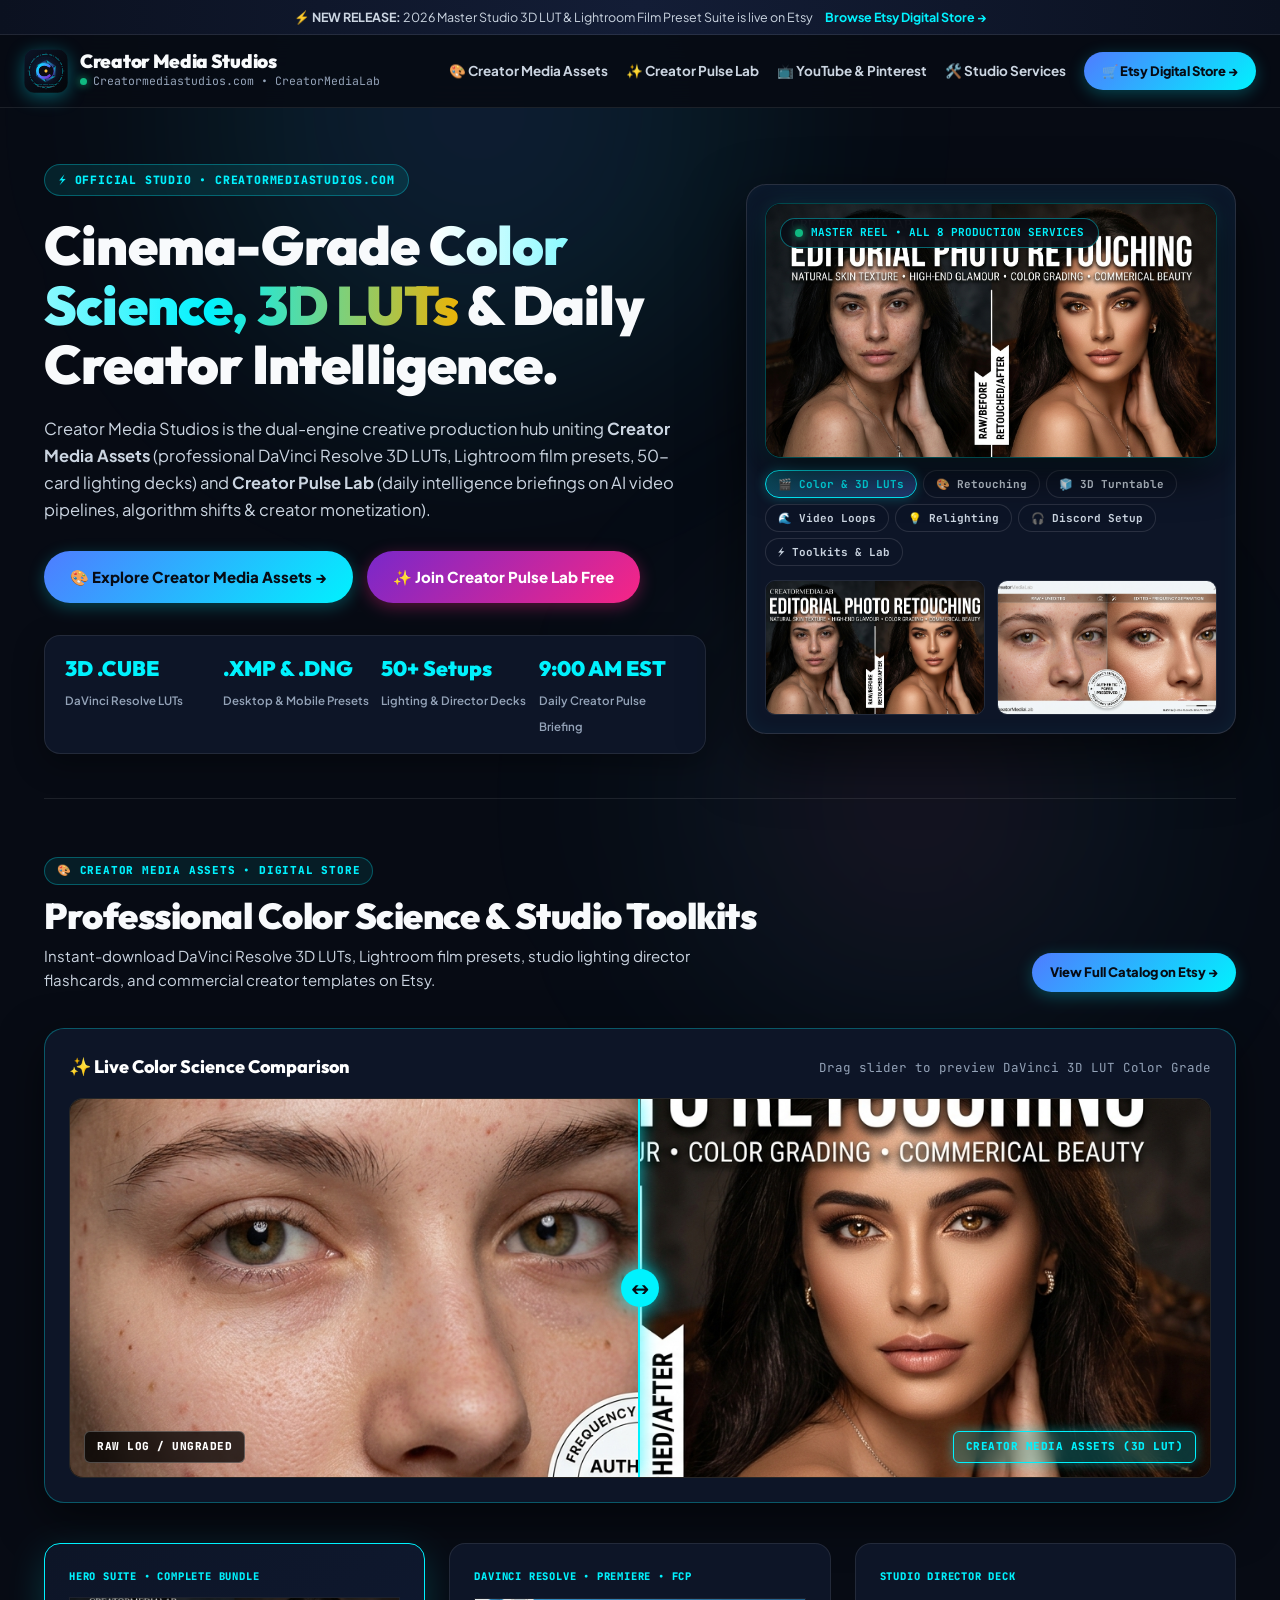
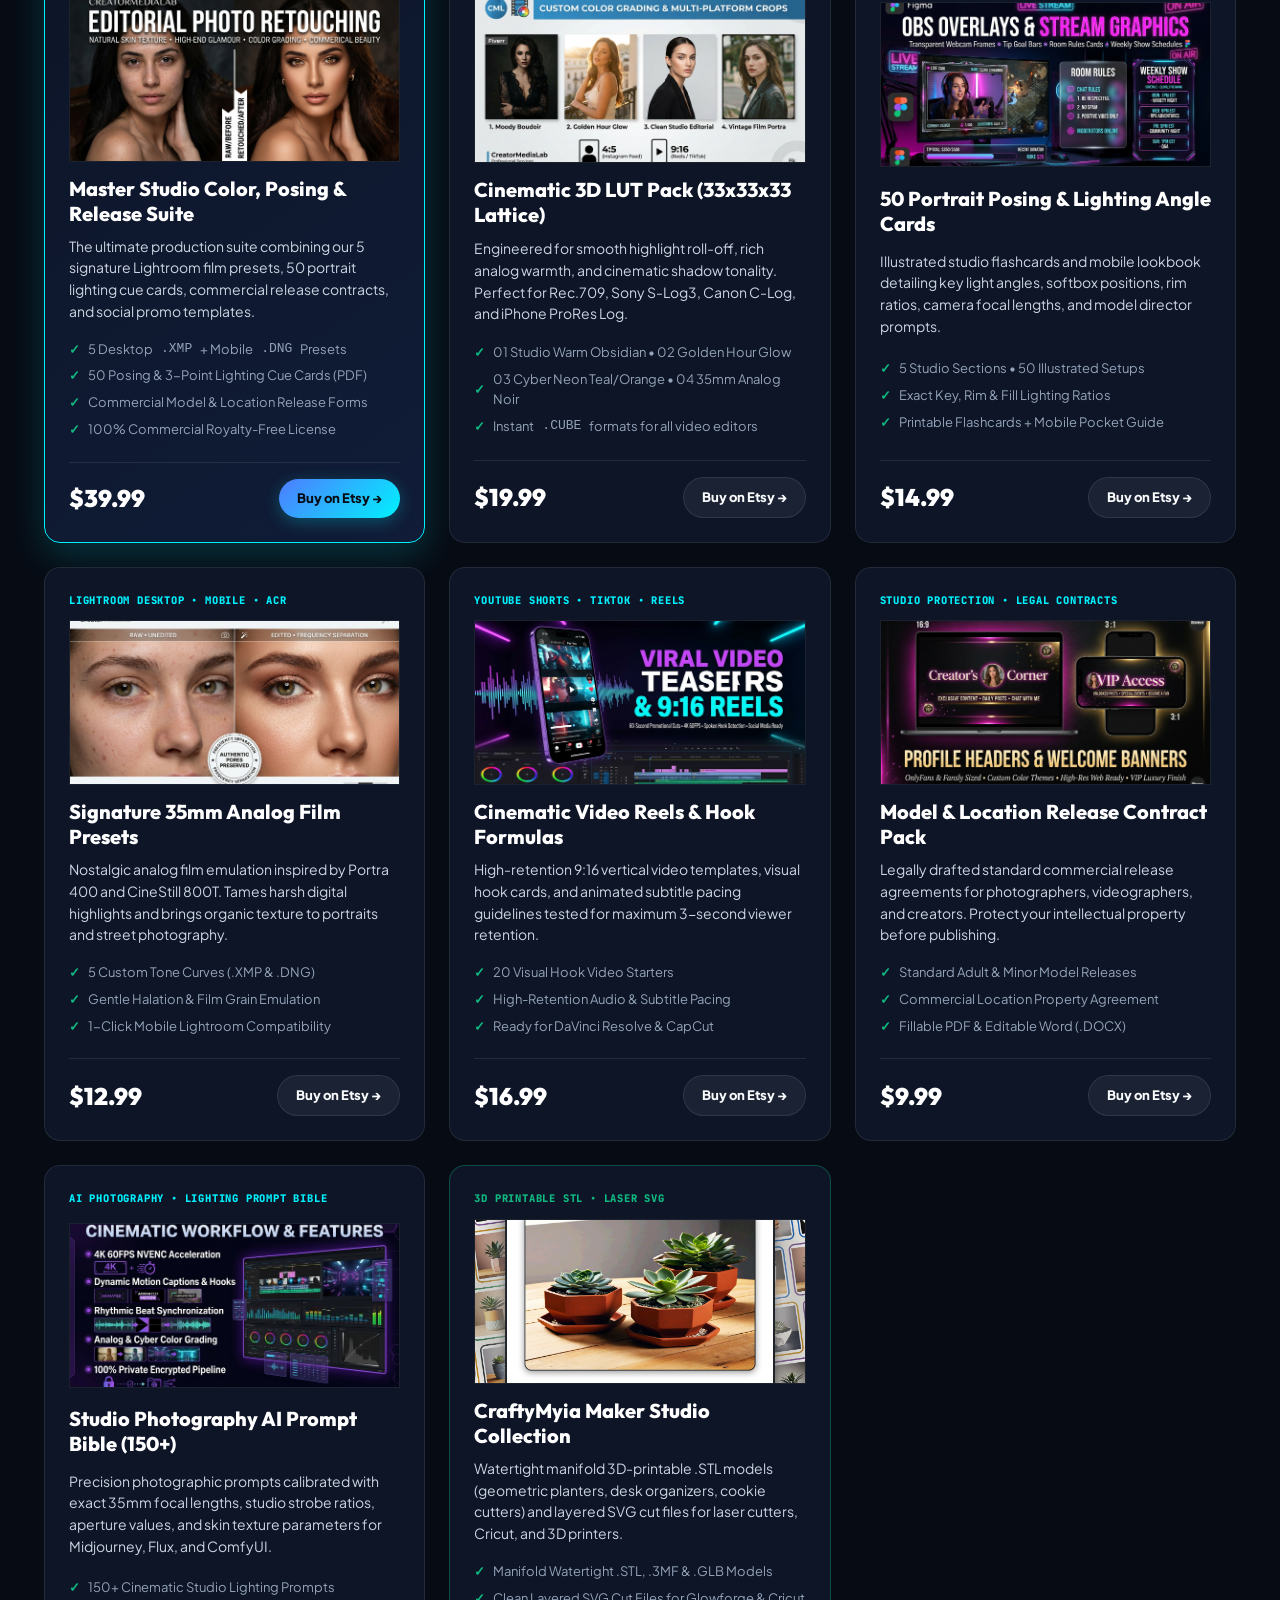
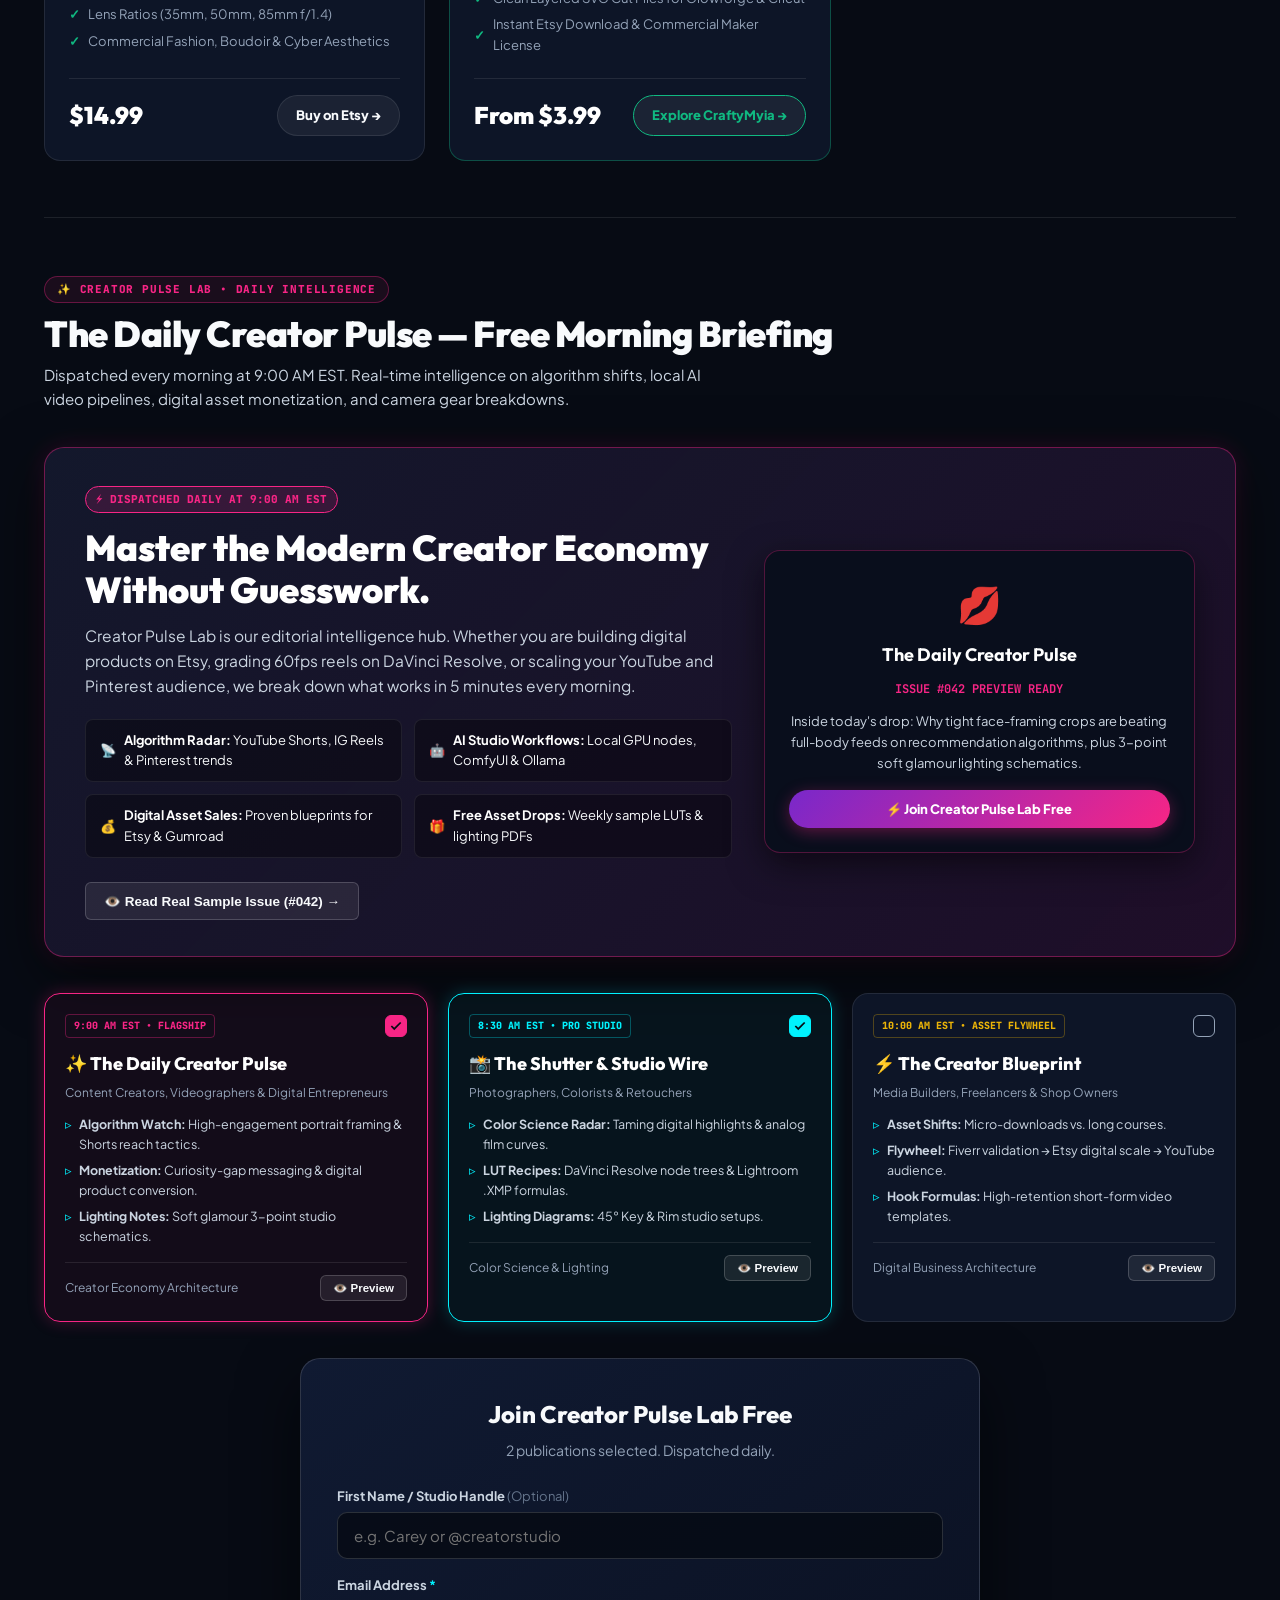
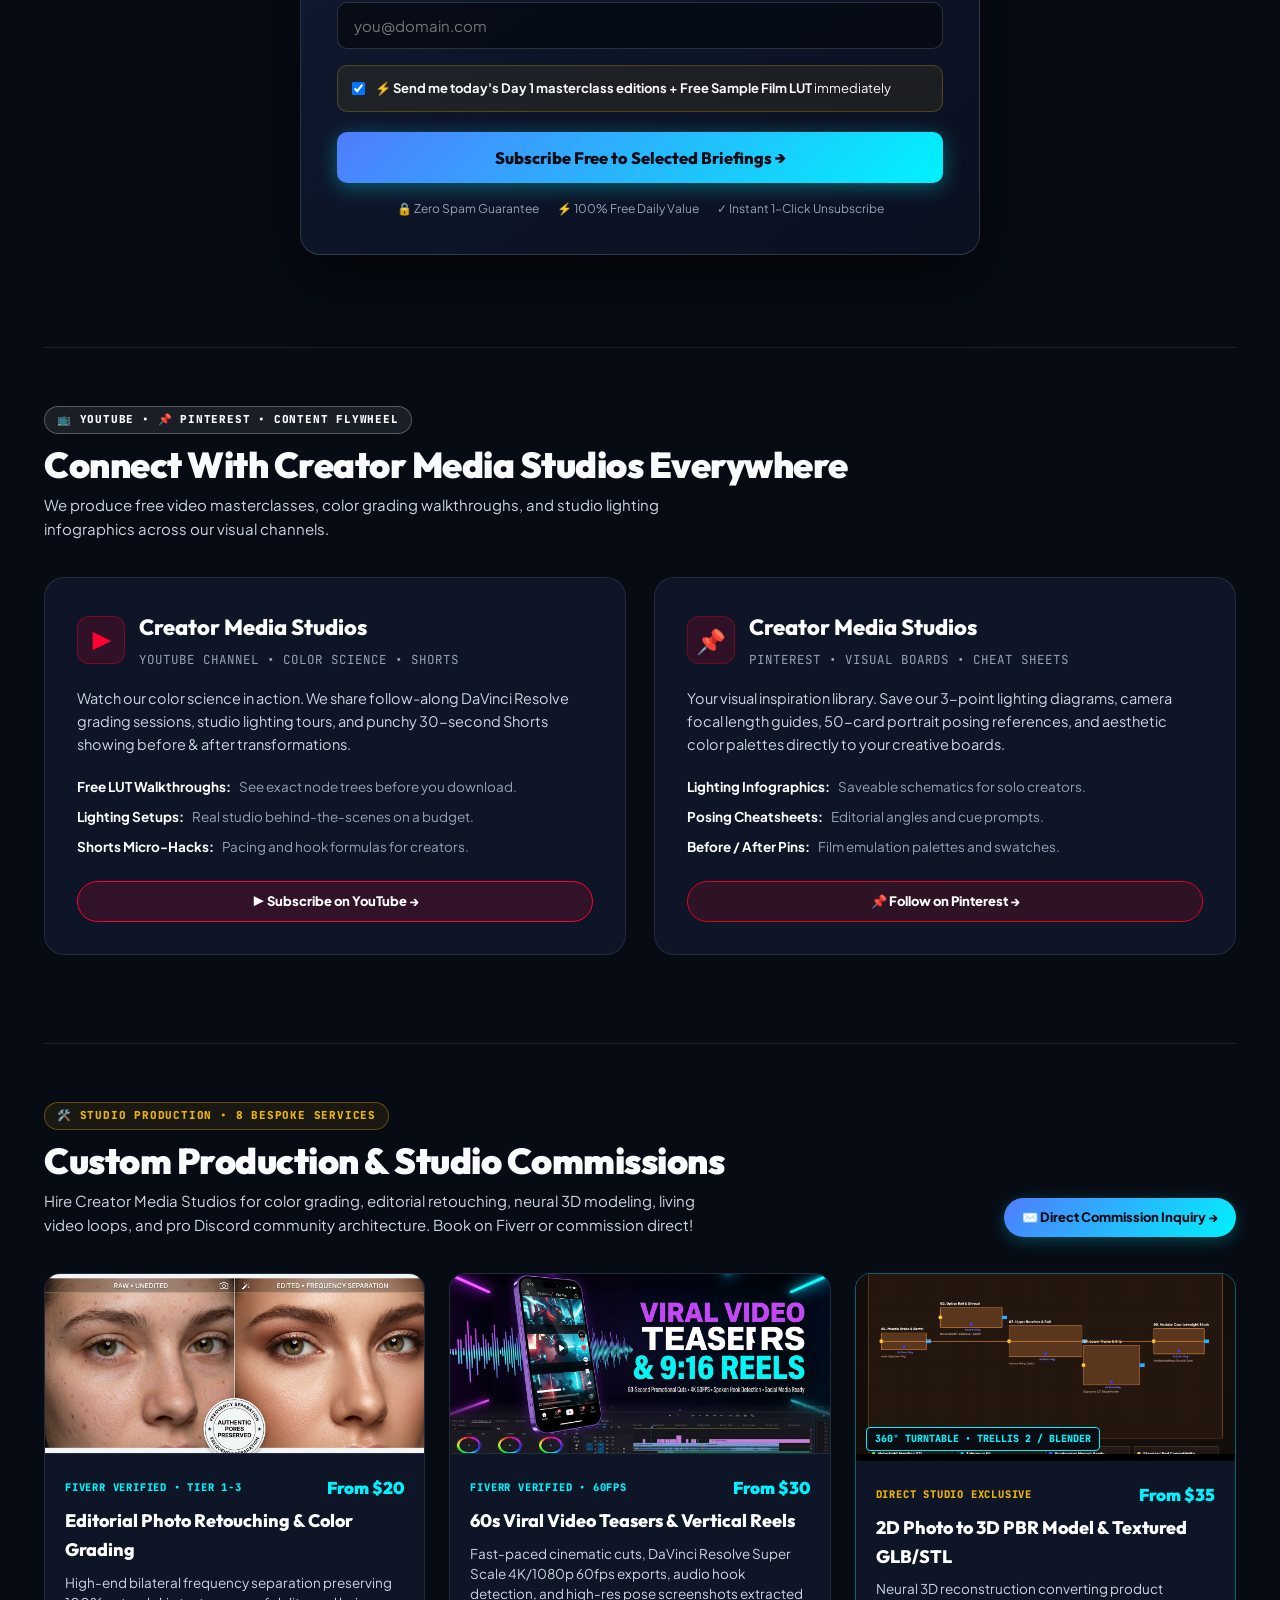
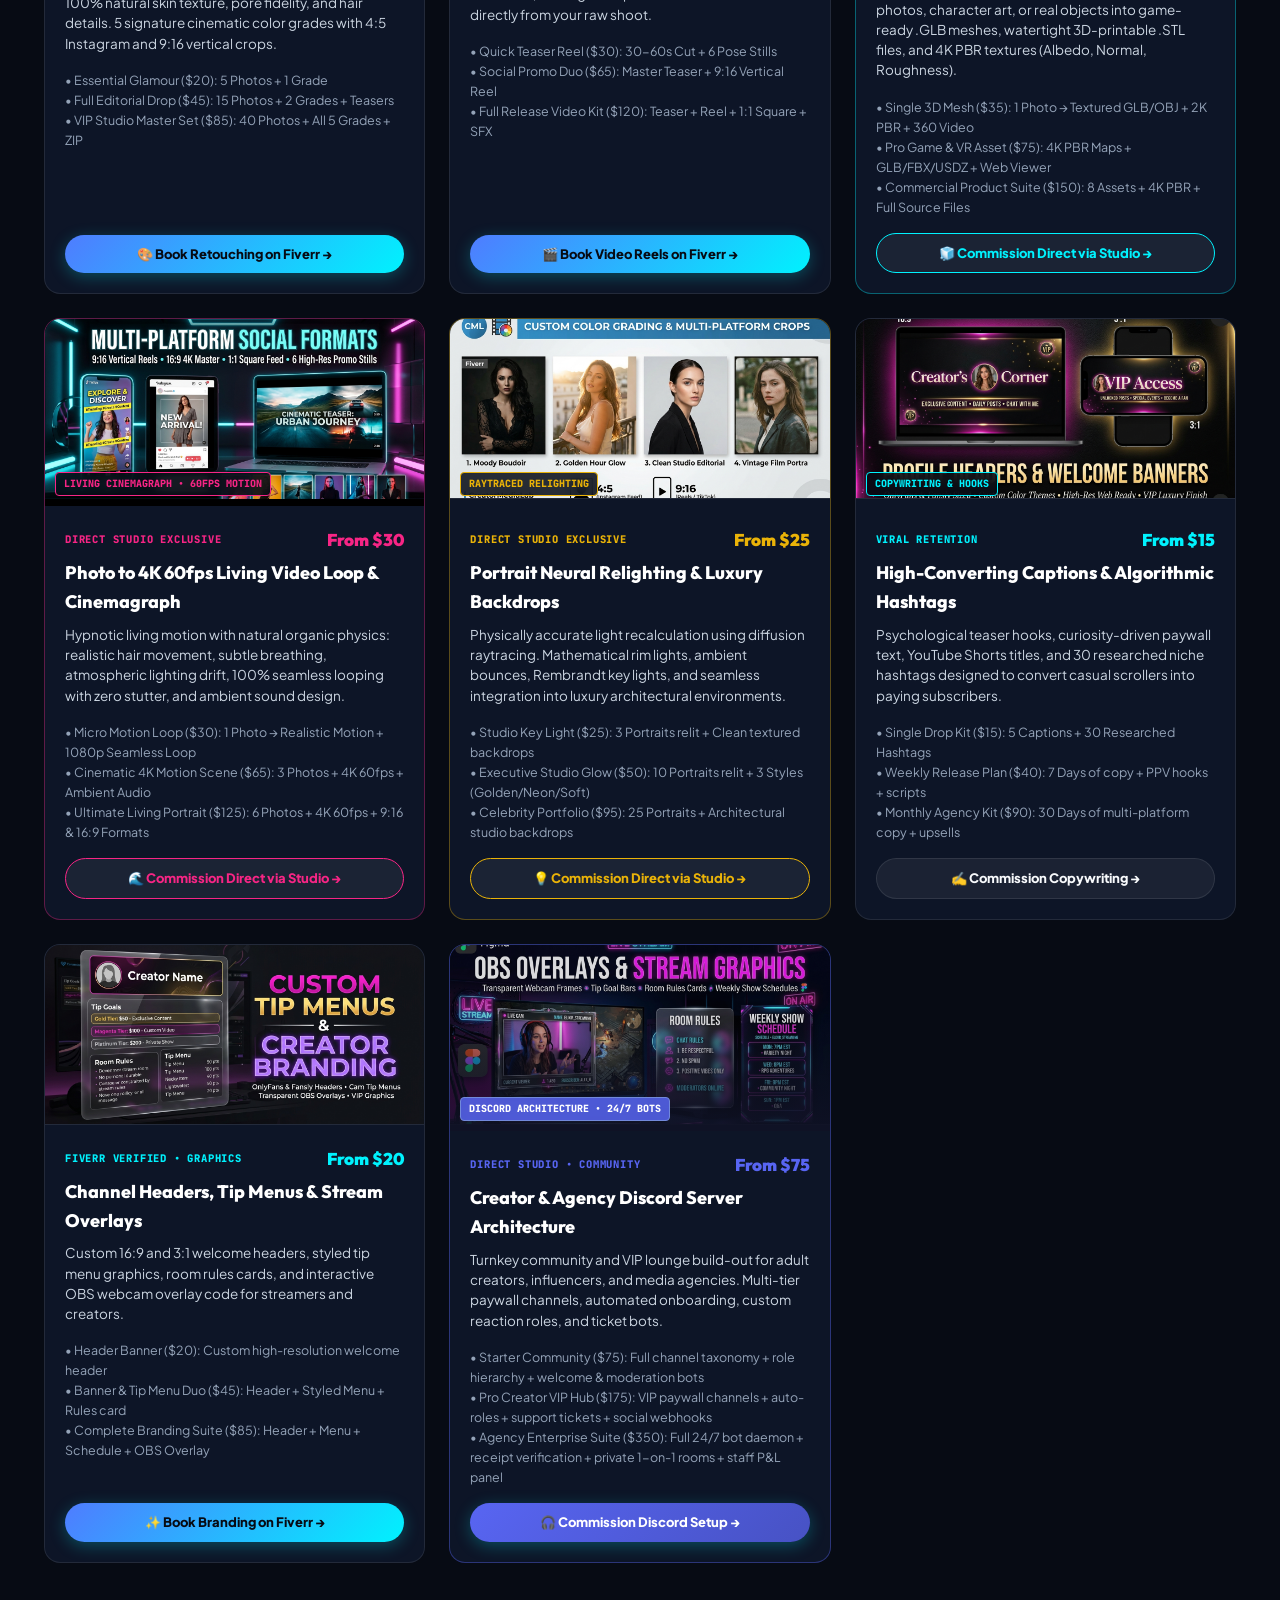
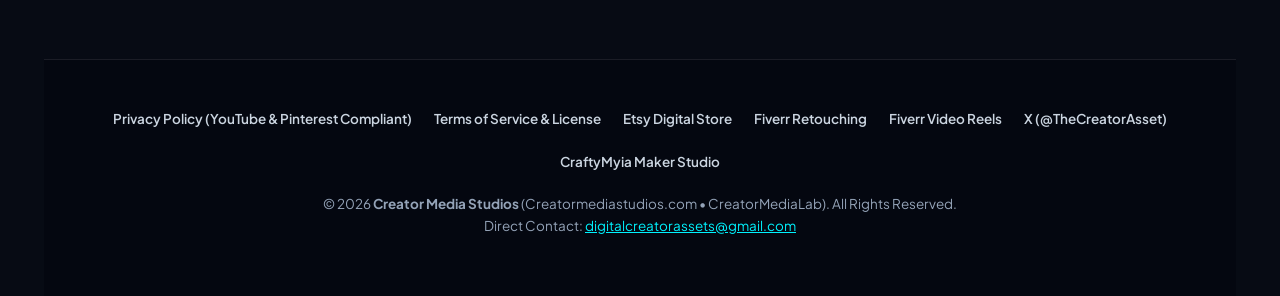
==== index.html @ 37d3db0f "Newsletter: remove placeholder Beehiiv URL; show honest message until real URL is configured Co-auth" ====
<!DOCTYPE html>
<html lang="en">
<head>
  <meta charset="UTF-8">
  <meta name="viewport" content="width=device-width, initial-scale=1.0, viewport-fit=cover">
  <title>Creator Media Studios • Cinema Color Science, Digital Assets & Creator Pulse Lab</title>
  <meta name="description" content="Official home of Creator Media Studios (Creatormediastudios.com). Download cinema-grade DaVinci Resolve 3D LUTs, Lightroom film presets, studio lighting cue decks, and join Creator Pulse Lab for free daily creator monetization intelligence.">
  <link rel="canonical" href="https://creatormediastudios.com/">
  <meta property="og:type" content="website">
  <meta property="og:site_name" content="Creator Media Studios">
  <meta property="og:title" content="Creator Media Studios • Cinema Color Science, Digital Assets & Creator Pulse Lab">
  <meta property="og:description" content="Cinema-grade DaVinci Resolve 3D LUTs, Lightroom film presets, studio lighting cue decks and free daily creator intelligence.">
  <meta property="og:url" content="https://creatormediastudios.com/">
  <meta property="og:image" content="https://creatormediastudios.com/assets/1_FIVERR_MAIN_COVER_CreatorMediaLab.jpg">
  <meta name="twitter:card" content="summary_large_image">
  <link rel="preconnect" href="https://fonts.googleapis.com">
  <link rel="preconnect" href="https://fonts.gstatic.com" crossorigin>
  <link href="https://fonts.googleapis.com/css2?family=Outfit:wght@500;600;700;800;900&family=Plus+Jakarta+Sans:wght@400;500;600;700;800&family=JetBrains+Mono:wght@500;700&display=swap" rel="stylesheet">
  <style>
    :root {
      --bg-dark: #070b14;
      --bg-elevated: #0b1120;
      --card-bg: #0d1527;
      --card-hover: #131f3a;
      --border-color: rgba(255, 255, 255, 0.09);
      --border-glow: rgba(0, 242, 254, 0.35);
      --studio-cyan: #00f2fe;
      --cobalt: #4f7cff;
      --blueprint-gold: #eab308;
      --pulse-magenta: #f72585;
      --deals-green: #10b981;
      --yt-red: #ff0033;
      --pinterest-red: #e60023;
      --text-white: #f8fafc;
      --text-sub: #cbd5e1;
      --text-muted: #94a3b8;
      --radius-xl: 20px;
      --radius-lg: 16px;
      --radius-md: 10px;
    }
    * { box-sizing: border-box; margin: 0; padding: 0; }
    html { scroll-behavior: smooth; }
    body {
      background-color: var(--bg-dark);
      color: var(--text-white);
      font-family: 'Plus Jakarta Sans', -apple-system, BlinkMacSystemFont, "Segoe UI", Roboto, sans-serif;
      line-height: 1.6;
      min-height: 100vh;
      overflow-x: hidden;
      position: relative;
    }

    /* Ambient Cyber Glow Backgrounds */
    body::before {
      content: "";
      position: fixed;
      top: -240px;
      left: 10%;
      width: 700px;
      height: 700px;
      background: radial-gradient(circle, rgba(79, 124, 255, 0.16) 0%, rgba(0, 242, 254, 0.08) 50%, transparent 70%);
      filter: blur(95px);
      pointer-events: none;
      z-index: 0;
    }
    body::after {
      content: "";
      position: fixed;
      bottom: -200px;
      right: 5%;
      width: 600px;
      height: 600px;
      background: radial-gradient(circle, rgba(247, 37, 133, 0.12) 0%, rgba(0, 242, 254, 0.05) 50%, transparent 70%);
      filter: blur(100px);
      pointer-events: none;
      z-index: 0;
    }

    /* Top Announcement Bar */
    .top-announcement {
      background: linear-gradient(90deg, #0b1120, #131d36, #0b1120);
      border-bottom: 1px solid var(--border-color);
      padding: 7px 16px;
      text-align: center;
      font-size: 12.5px;
      color: var(--text-sub);
      display: flex;
      align-items: center;
      justify-content: center;
      gap: 12px;
      flex-wrap: wrap;
      position: relative;
      z-index: 101;
    }
    .top-announcement a {
      color: var(--studio-cyan);
      text-decoration: none;
      font-weight: 700;
      display: inline-flex;
      align-items: center;
      gap: 4px;
    }
    .top-announcement a:hover { text-decoration: underline; }

    /* Sticky Navigation Header */
    header.site-header {
      background: rgba(7, 11, 20, 0.92);
      backdrop-filter: blur(16px);
      -webkit-backdrop-filter: blur(16px);
      border-bottom: 1px solid var(--border-color);
      position: sticky;
      top: 0;
      z-index: 100;
      padding: 14px 24px;
      transition: all 0.2s ease;
    }
    .header-inner {
      max-width: 1240px;
      margin: 0 auto;
      display: flex;
      align-items: center;
      justify-content: space-between;
      flex-wrap: wrap;
      gap: 16px;
    }
    .brand-logo {
      display: flex;
      align-items: center;
      gap: 12px;
      text-decoration: none;
      color: var(--text-white);
    }
    .brand-badge {
      width: 42px;
      height: 42px;
      border-radius: 12px;
      background: linear-gradient(135deg, var(--cobalt), var(--studio-cyan));
      display: flex;
      align-items: center;
      justify-content: center;
      font-family: 'Outfit', sans-serif;
      font-weight: 900;
      font-size: 22px;
      color: #070b14;
      box-shadow: 0 4px 18px rgba(0, 242, 254, 0.35);
      border: 1px solid rgba(255, 255, 255, 0.2);
    }
    .brand-info strong {
      display: block;
      font-family: 'Outfit', sans-serif;
      font-size: 19px;
      font-weight: 900;
      letter-spacing: -0.3px;
      line-height: 1.1;
    }
    .brand-info span {
      font-size: 11.5px;
      color: var(--text-muted);
      display: flex;
      align-items: center;
      gap: 6px;
      font-family: 'JetBrains Mono', monospace;
    }
    .status-dot {
      width: 7px;
      height: 7px;
      border-radius: 50%;
      background: var(--deals-green);
      display: inline-block;
      box-shadow: 0 0 8px var(--deals-green);
    }

    .header-links {
      display: flex;
      align-items: center;
      gap: 18px;
      flex-wrap: wrap;
    }
    .header-links a.nav-link {
      text-decoration: none;
      color: var(--text-sub);
      font-size: 13.5px;
      font-weight: 700;
      transition: color 0.15s;
      display: inline-flex;
      align-items: center;
      gap: 5px;
    }
    .header-links a.nav-link:hover { color: var(--studio-cyan); }
    .nav-btn {
      display: inline-flex;
      align-items: center;
      gap: 6px;
      padding: 9px 18px;
      border-radius: 999px;
      font-size: 13px;
      font-weight: 800;
      text-decoration: none;
      color: var(--text-white);
      background: rgba(255, 255, 255, 0.06);
      border: 1px solid var(--border-color);
      transition: all 0.2s cubic-bezier(0.16, 1, 0.3, 1);
    }
    .nav-btn:hover {
      background: rgba(255, 255, 255, 0.12);
      transform: translateY(-1px);
    }
    .nav-btn.primary {
      background: linear-gradient(135deg, var(--cobalt), var(--studio-cyan));
      color: #070b14;
      border: none;
      box-shadow: 0 4px 16px rgba(0, 242, 254, 0.25);
    }
    .nav-btn.primary:hover {
      box-shadow: 0 6px 22px rgba(0, 242, 254, 0.45);
    }
    .nav-btn.pulse-btn {
      background: linear-gradient(135deg, #7928ca, var(--pulse-magenta));
      color: #fff;
      border: none;
      box-shadow: 0 4px 16px rgba(247, 37, 133, 0.35);
    }

    .container {
      max-width: 1240px;
      margin: 0 auto;
      padding: 0 24px;
      position: relative;
      z-index: 1;
    }

    /* HERO SECTION */
    .hero {
      padding: 56px 0 44px;
      display: grid;
      grid-template-columns: 1.15fr 0.85fr;
      gap: 40px;
      align-items: center;
    }
    .eyebrow {
      display: inline-flex;
      align-items: center;
      gap: 8px;
      padding: 6px 14px;
      border-radius: 999px;
      background: rgba(0, 242, 254, 0.1);
      border: 1px solid rgba(0, 242, 254, 0.3);
      color: var(--studio-cyan);
      font-size: 11.5px;
      font-weight: 800;
      text-transform: uppercase;
      letter-spacing: 0.8px;
      margin-bottom: 20px;
      font-family: 'JetBrains Mono', monospace;
    }
    .hero h1 {
      font-family: 'Outfit', sans-serif;
      font-size: clamp(32px, 4.4vw, 54px);
      font-weight: 900;
      line-height: 1.1;
      letter-spacing: -0.8px;
      margin-bottom: 20px;
    }
    .text-gradient {
      background: linear-gradient(90deg, #fff 0%, var(--studio-cyan) 55%, var(--blueprint-gold) 100%);
      -webkit-background-clip: text;
      -webkit-text-fill-color: transparent;
    }
    .text-gradient-pulse {
      background: linear-gradient(90deg, #fff 0%, var(--pulse-magenta) 60%, var(--studio-cyan) 100%);
      -webkit-background-clip: text;
      -webkit-text-fill-color: transparent;
    }
    .hero p.lead {
      font-size: 16.5px;
      color: var(--text-sub);
      margin-bottom: 28px;
      max-width: 630px;
      line-height: 1.65;
    }
    .hero-cta-row {
      display: flex;
      flex-wrap: wrap;
      gap: 14px;
      margin-bottom: 32px;
    }
    .hero-cta-row .nav-btn {
      padding: 14px 26px;
      font-size: 15px;
    }

    .metrics-bar {
      display: grid;
      grid-template-columns: repeat(4, 1fr);
      gap: 12px;
      background: var(--card-bg);
      border: 1px solid var(--border-color);
      border-radius: var(--radius-lg);
      padding: 16px 20px;
      box-shadow: 0 10px 30px rgba(0, 0, 0, 0.35);
    }
    .metric-item strong {
      display: block;
      font-family: 'Outfit', sans-serif;
      font-size: 21px;
      color: var(--studio-cyan);
      font-weight: 900;
    }
    .metric-item span {
      font-size: 11.5px;
      color: var(--text-muted);
      font-weight: 600;
    }

    /* Hero Visual Card & Live Showcase */
    .hero-visual-card {
      background: var(--card-bg);
      border: 1px solid rgba(255, 255, 255, 0.12);
      border-radius: var(--radius-xl);
      padding: 18px;
      box-shadow: 0 24px 60px rgba(0, 0, 0, 0.6), inset 0 0 20px rgba(0, 242, 254, 0.05);
      position: relative;
    }
    .hero-visual-card img.main-banner {
      width: 100%;
      border-radius: 12px;
      margin-bottom: 12px;
      display: block;
      border: 1px solid rgba(255, 255, 255, 0.08);
    }
    .hero-sub-grid {
      display: grid;
      grid-template-columns: 1fr 1fr;
      gap: 12px;
    }
    .hero-sub-grid img {
      width: 100%;
      height: 135px;
      object-fit: cover;
      border-radius: 10px;
      border: 1px solid var(--border-color);
      transition: transform 0.2s ease;
    }
    .hero-sub-grid img:hover { transform: scale(1.02); }

    /* SECTION SYSTEM */
    .section-block {
      padding: 56px 0;
      border-top: 1px solid var(--border-color);
      position: relative;
    }
    .section-head {
      display: flex;
      justify-content: space-between;
      align-items: flex-end;
      gap: 20px;
      margin-bottom: 36px;
      flex-wrap: wrap;
    }
    .section-tag {
      display: inline-flex;
      align-items: center;
      gap: 6px;
      padding: 4px 12px;
      border-radius: 999px;
      font-family: 'JetBrains Mono', monospace;
      font-size: 11px;
      font-weight: 800;
      letter-spacing: 0.8px;
      text-transform: uppercase;
      margin-bottom: 10px;
      background: rgba(255, 255, 255, 0.05);
      border: 1px solid var(--border-color);
    }
    .section-tag.cyan { color: var(--studio-cyan); border-color: rgba(0, 242, 254, 0.3); background: rgba(0, 242, 254, 0.08); }
    .section-tag.magenta { color: var(--pulse-magenta); border-color: rgba(247, 37, 133, 0.35); background: rgba(247, 37, 133, 0.08); }
    .section-tag.gold { color: var(--blueprint-gold); border-color: rgba(234, 179, 8, 0.35); background: rgba(234, 179, 8, 0.08); }
    .section-tag.social { color: #fff; border-color: rgba(255, 255, 255, 0.25); background: rgba(255, 255, 255, 0.08); }

    .section-head h2 {
      font-family: 'Outfit', sans-serif;
      font-size: clamp(26px, 3.2vw, 36px);
      font-weight: 900;
      line-height: 1.15;
      letter-spacing: -0.5px;
      margin-bottom: 8px;
    }
    .section-head p {
      font-size: 15px;
      color: var(--text-sub);
      max-width: 680px;
    }

    /* INTERACTIVE BEFORE/AFTER SLIDER SHOWCASE */
    .compare-container {
      background: var(--card-bg);
      border: 1px solid rgba(0, 242, 254, 0.3);
      border-radius: var(--radius-xl);
      padding: 24px;
      margin-bottom: 40px;
      box-shadow: 0 16px 45px rgba(0, 0, 0, 0.5);
    }
    .compare-header {
      display: flex;
      justify-content: space-between;
      align-items: center;
      margin-bottom: 16px;
      flex-wrap: wrap;
      gap: 12px;
    }
    .compare-title {
      font-family: 'Outfit', sans-serif;
      font-size: 18px;
      font-weight: 800;
      color: #fff;
      display: flex;
      align-items: center;
      gap: 8px;
    }
    .compare-box {
      position: relative;
      width: 100%;
      height: 380px;
      border-radius: 14px;
      overflow: hidden;
      border: 1px solid rgba(255, 255, 255, 0.15);
      user-select: none;
      touch-action: pan-y;
      background: #000;
    }
    .compare-img-layer {
      position: absolute;
      top: 0;
      left: 0;
      width: 100%;
      height: 100%;
      object-fit: cover;
      pointer-events: none;
    }
    .compare-overlay {
      position: absolute;
      top: 0;
      left: 0;
      height: 100%;
      width: 50%;
      overflow: hidden;
      border-right: 2.5px solid var(--studio-cyan);
      box-shadow: 2px 0 16px rgba(0, 242, 254, 0.6);
    }
    .compare-overlay .compare-img-layer {
      width: 100%;
      min-width: 100%;
      object-fit: cover;
    }
    .compare-slider {
      position: absolute;
      top: 0;
      left: 0;
      width: 100%;
      height: 100%;
      opacity: 0;
      cursor: ew-resize;
      z-index: 5;
      margin: 0;
    }
    .compare-badge {
      position: absolute;
      bottom: 14px;
      padding: 6px 12px;
      border-radius: 6px;
      font-family: 'JetBrains Mono', monospace;
      font-size: 11px;
      font-weight: 800;
      letter-spacing: 0.5px;
      z-index: 3;
      backdrop-filter: blur(8px);
    }
    .compare-badge.left {
      left: 14px;
      background: rgba(0, 0, 0, 0.75);
      color: #fff;
      border: 1px solid rgba(255, 255, 255, 0.25);
    }
    .compare-badge.right {
      right: 14px;
      background: rgba(0, 242, 254, 0.2);
      color: var(--studio-cyan);
      border: 1px solid var(--studio-cyan);
      box-shadow: 0 0 12px rgba(0, 242, 254, 0.4);
    }
    .compare-handle {
      position: absolute;
      top: 50%;
      left: 50%;
      transform: translate(-50%, -50%);
      width: 38px;
      height: 38px;
      border-radius: 50%;
      background: var(--studio-cyan);
      color: #070b14;
      display: flex;
      align-items: center;
      justify-content: center;
      font-size: 16px;
      font-weight: 900;
      box-shadow: 0 0 20px rgba(0, 242, 254, 0.85);
      pointer-events: none;
      z-index: 4;
      transition: transform 0.1s ease;
    }

    /* DIGITAL PRODUCTS & STORE GRID */
    .store-grid {
      display: grid;
      grid-template-columns: repeat(3, 1fr);
      gap: 24px;
    }
    .store-card {
      background: var(--card-bg);
      border: 1px solid var(--border-color);
      border-radius: var(--radius-lg);
      padding: 24px;
      display: flex;
      flex-direction: column;
      justify-content: space-between;
      transition: all 0.25s cubic-bezier(0.16, 1, 0.3, 1);
      position: relative;
      overflow: hidden;
    }
    .store-card:hover {
      transform: translateY(-4px);
      border-color: rgba(0, 242, 254, 0.4);
      box-shadow: 0 16px 40px rgba(0, 0, 0, 0.5), 0 0 20px rgba(0, 242, 254, 0.12);
    }
    .store-card.featured {
      border-color: var(--studio-cyan);
      background: linear-gradient(145deg, #0d1527 0%, #101c38 100%);
      box-shadow: 0 12px 36px rgba(0, 242, 254, 0.18);
    }
        .store-thumb {
      width: 100%;
      height: 165px;
      object-fit: cover;
      border-radius: var(--radius-sm);
      margin-bottom: 14px;
      border: 1px solid rgba(255, 255, 255, 0.08);
      background: #090e1c;
      transition: transform 0.3s ease, border-color 0.3s ease;
      display: block;
    }
    .store-card:hover .store-thumb {
      transform: scale(1.025);
      border-color: rgba(0, 242, 254, 0.4);
    }
    .hero-video-box {
      position: relative;
      border-radius: var(--radius-lg);
      overflow: hidden;
      box-shadow: 0 16px 40px rgba(0,0,0,0.7), 0 0 25px rgba(0, 242, 254, 0.15);
      border: 1.5px solid rgba(0, 242, 254, 0.3);
      background: #000;
      margin-bottom: 12px;
    }
    .hero-video-box video {
      width: 100%;
      height: auto;
      display: block;
      aspect-ratio: 16/9;
      object-fit: cover;
    }
    .hero-video-badge {
      position: absolute;
      top: 14px;
      left: 14px;
      background: rgba(7, 11, 20, 0.88);
      backdrop-filter: blur(8px);
      border: 1px solid rgba(0, 242, 254, 0.4);
      border-radius: 20px;
      padding: 5px 14px;
      display: flex;
      align-items: center;
      gap: 8px;
      font-family: 'JetBrains Mono', monospace;
      font-size: 11px;
      font-weight: 700;
      color: #00f2fe;
      z-index: 2;
    }
    .hero-video-badge span.pulse-dot {
      width: 8px;
      height: 8px;
      border-radius: 50%;
      background: #10b981;
      box-shadow: 0 0 8px #10b981;
      display: inline-block;
    }
    .hero-video-chapters {
      display: flex;
      flex-wrap: wrap;
      gap: 6px;
      margin-top: 10px;
      margin-bottom: 14px;
    }
    .chapter-btn {
      background: rgba(13, 21, 39, 0.85);
      border: 1px solid rgba(255, 255, 255, 0.12);
      color: var(--text-sub);
      font-family: 'JetBrains Mono', monospace;
      font-size: 11px;
      font-weight: 700;
      padding: 6px 12px;
      border-radius: 20px;
      cursor: pointer;
      transition: all 0.2s ease;
      display: inline-flex;
      align-items: center;
      gap: 6px;
    }
    .chapter-btn:hover {
      border-color: var(--studio-cyan);
      color: #fff;
      background: rgba(0, 242, 254, 0.15);
      transform: translateY(-1px);
    }
    .chapter-btn.active {
      background: linear-gradient(135deg, rgba(0, 242, 254, 0.25), rgba(79, 124, 255, 0.35));
      border-color: var(--studio-cyan);
      color: #00f2fe;
      box-shadow: 0 0 12px rgba(0, 242, 254, 0.3);
    }
    .store-tag {
      font-family: 'JetBrains Mono', monospace;
      font-size: 10.5px;
      font-weight: 800;
      color: var(--studio-cyan);
      text-transform: uppercase;
      letter-spacing: 0.8px;
      margin-bottom: 12px;
      display: inline-block;
    }
    .store-card h3 {
      font-family: 'Outfit', sans-serif;
      font-size: 20px;
      font-weight: 800;
      line-height: 1.25;
      margin-bottom: 10px;
      color: #fff;
    }
    .store-card p {
      font-size: 14px;
      color: var(--text-sub);
      margin-bottom: 16px;
      line-height: 1.55;
    }
    .store-card ul {
      list-style: none;
      margin-bottom: 22px;
      display: flex;
      flex-direction: column;
      gap: 6px;
    }
    .store-card li {
      font-size: 13px;
      color: var(--text-muted);
      display: flex;
      align-items: center;
      gap: 8px;
    }
    .store-card li::before {
      content: "✓";
      color: var(--deals-green);
      font-weight: 900;
    }
    .store-footer {
      display: flex;
      justify-content: space-between;
      align-items: center;
      padding-top: 16px;
      border-top: 1px solid var(--border-color);
    }
    .store-price {
      font-family: 'Outfit', sans-serif;
      font-size: 24px;
      font-weight: 900;
      color: #fff;
    }

    /* CREATOR PULSE LAB HERO FEATURE */
    .pulse-lab-feature {
      background: linear-gradient(135deg, rgba(20, 25, 45, 0.95), rgba(35, 15, 45, 0.85));
      border: 1.5px solid rgba(247, 37, 133, 0.4);
      border-radius: var(--radius-xl);
      padding: 36px 40px;
      margin-bottom: 36px;
      box-shadow: 0 20px 60px rgba(0, 0, 0, 0.6), 0 0 25px rgba(247, 37, 133, 0.15);
      display: grid;
      grid-template-columns: 1.2fr 0.8fr;
      gap: 32px;
      align-items: center;
    }
    .pulse-lab-feature h3 {
      font-family: 'Outfit', sans-serif;
      font-size: clamp(26px, 3.4vw, 36px);
      font-weight: 900;
      line-height: 1.15;
      margin-bottom: 14px;
      color: #fff;
    }
    .pulse-lab-feature p {
      font-size: 15.5px;
      color: var(--text-sub);
      line-height: 1.6;
      margin-bottom: 20px;
    }
    .pulse-perks-list {
      display: grid;
      grid-template-columns: 1fr 1fr;
      gap: 12px;
      margin-bottom: 24px;
    }
    .pulse-perk-item {
      background: rgba(0, 0, 0, 0.35);
      border: 1px solid rgba(255, 255, 255, 0.08);
      border-radius: 8px;
      padding: 10px 14px;
      font-size: 13px;
      display: flex;
      align-items: center;
      gap: 8px;
    }
    .pulse-perk-item strong { color: #fff; }
    .pulse-preview-card {
      background: #090e1c;
      border: 1px solid rgba(247, 37, 133, 0.3);
      border-radius: var(--radius-lg);
      padding: 24px;
      text-align: center;
      box-shadow: 0 12px 35px rgba(0, 0, 0, 0.5);
    }
    .pulse-badge-live {
      display: inline-flex;
      align-items: center;
      gap: 6px;
      background: rgba(247, 37, 133, 0.15);
      border: 1px solid var(--pulse-magenta);
      color: var(--pulse-magenta);
      font-family: 'JetBrains Mono', monospace;
      font-size: 11px;
      font-weight: 800;
      padding: 4px 10px;
      border-radius: 999px;
      margin-bottom: 14px;
    }

    /* YOUTUBE & PINTEREST PROMO HUB */
    .social-hub-grid {
      display: grid;
      grid-template-columns: 1fr 1fr;
      gap: 28px;
      margin-bottom: 32px;
    }
    .social-hub-card {
      background: var(--card-bg);
      border: 1px solid var(--border-color);
      border-radius: var(--radius-xl);
      padding: 32px;
      display: flex;
      flex-direction: column;
      justify-content: space-between;
      position: relative;
      overflow: hidden;
      transition: all 0.25s ease;
    }
    .social-hub-card:hover {
      transform: translateY(-4px);
      box-shadow: 0 20px 50px rgba(0, 0, 0, 0.6);
    }
    .social-hub-card.yt:hover { border-color: rgba(255, 0, 51, 0.5); }
    .social-hub-card.pinterest:hover { border-color: rgba(230, 0, 35, 0.5); }
    
    .social-card-top {
      display: flex;
      align-items: center;
      gap: 14px;
      margin-bottom: 16px;
    }
    .social-icon-box {
      width: 48px;
      height: 48px;
      border-radius: 12px;
      display: flex;
      align-items: center;
      justify-content: center;
      font-size: 24px;
    }
    .social-icon-box.yt { background: rgba(255, 0, 51, 0.15); color: var(--yt-red); border: 1px solid rgba(255, 0, 51, 0.35); }
    .social-icon-box.pin { background: rgba(230, 0, 35, 0.15); color: var(--pinterest-red); border: 1px solid rgba(230, 0, 35, 0.35); }
    .social-title-box h3 {
      font-family: 'Outfit', sans-serif;
      font-size: 22px;
      font-weight: 800;
      color: #fff;
    }
    .social-title-box span {
      font-size: 12.5px;
      color: var(--text-muted);
      font-family: 'JetBrains Mono', monospace;
    }
    .social-hub-card p {
      font-size: 14.5px;
      color: var(--text-sub);
      line-height: 1.6;
      margin-bottom: 20px;
    }
    .social-perks {
      list-style: none;
      margin-bottom: 24px;
      display: flex;
      flex-direction: column;
      gap: 8px;
    }
    .social-perks li {
      font-size: 13.5px;
      color: var(--text-muted);
      display: flex;
      align-items: center;
      gap: 8px;
    }
    .social-perks li strong { color: #fff; }

    /* SERVICES GRID (Fiverr) */
    .services-grid {
      display: grid;
      grid-template-columns: repeat(3, 1fr);
      gap: 24px;
    }
    .service-card {
      background: var(--card-bg);
      border: 1px solid var(--border-color);
      border-radius: var(--radius-lg);
      overflow: hidden;
      display: flex;
      flex-direction: column;
      transition: all 0.25s ease;
    }
    .service-card:hover {
      transform: translateY(-4px);
      border-color: rgba(0, 242, 254, 0.35);
      box-shadow: 0 16px 40px rgba(0, 0, 0, 0.5);
    }
    .service-card img {
      width: 100%;
      height: 180px;
      object-fit: cover;
      border-bottom: 1px solid var(--border-color);
    }
    .service-body {
      padding: 20px;
      display: flex;
      flex-direction: column;
      justify-content: space-between;
      flex: 1;
    }
    .service-body h3 {
      font-family: 'Outfit', sans-serif;
      font-size: 18px;
      font-weight: 800;
      color: #fff;
      margin-bottom: 8px;
    }
    .service-body p {
      font-size: 13.5px;
      color: var(--text-sub);
      margin-bottom: 16px;
      line-height: 1.5;
    }

    /* PUBLICATIONS LIST & SIGNUP FORM */
    .publications-grid {
      display: grid;
      grid-template-columns: repeat(3, 1fr);
      gap: 20px;
      margin-bottom: 36px;
    }
    .pub-card {
      background: var(--card-bg);
      border: 1.5px solid var(--border-color);
      border-radius: var(--radius-lg);
      padding: 20px;
      cursor: pointer;
      transition: all 0.2s ease;
      position: relative;
    }
    .pub-card:hover {
      border-color: rgba(255, 255, 255, 0.25);
    }
    .pub-card.selected {
      border-color: var(--studio-cyan);
      background: rgba(0, 242, 254, 0.04);
      box-shadow: 0 0 16px rgba(0, 242, 254, 0.2);
    }
    .pub-card.selected[data-pub="creator_pulse"] {
      border-color: var(--pulse-magenta);
      background: rgba(247, 37, 133, 0.05);
      box-shadow: 0 0 16px rgba(247, 37, 133, 0.25);
    }
    .card-top {
      display: flex;
      justify-content: space-between;
      align-items: center;
      margin-bottom: 12px;
    }
    .pub-badge {
      font-family: 'JetBrains Mono', monospace;
      font-size: 10px;
      font-weight: 800;
      padding: 3px 8px;
      border-radius: 4px;
      border: 1px solid;
    }
    .checkbox-wrap {
      width: 22px;
      height: 22px;
      border-radius: 6px;
      border: 1.5px solid var(--text-muted);
      display: flex;
      align-items: center;
      justify-content: center;
      transition: all 0.15s ease;
    }
    .pub-card.selected .checkbox-wrap {
      background: var(--studio-cyan);
      border-color: var(--studio-cyan);
    }
    .pub-card.selected[data-pub="creator_pulse"] .checkbox-wrap {
      background: var(--pulse-magenta);
      border-color: var(--pulse-magenta);
    }
    .checkbox-wrap svg {
      width: 14px;
      height: 14px;
      stroke: #070b14;
      stroke-width: 3;
      fill: none;
      opacity: 0;
    }
    .pub-card.selected .checkbox-wrap svg { opacity: 1; }
    .pub-name {
      font-family: 'Outfit', sans-serif;
      font-size: 18px;
      font-weight: 800;
      color: #fff;
      margin-bottom: 4px;
    }
    .pub-audience {
      font-size: 12px;
      color: var(--text-muted);
      margin-bottom: 12px;
    }
    .pub-highlights {
      list-style: none;
      margin-bottom: 16px;
      display: flex;
      flex-direction: column;
      gap: 6px;
    }
    .pub-highlights li {
      font-size: 12.5px;
      color: var(--text-sub);
      position: relative;
      padding-left: 14px;
    }
    .pub-highlights li::before {
      content: "▹";
      position: absolute;
      left: 0;
      color: var(--studio-cyan);
    }
    .card-footer-action {
      display: flex;
      align-items: center;
      justify-content: space-between;
      padding-top: 12px;
      border-top: 1px solid var(--border-color);
      font-size: 12px;
      color: var(--text-muted);
    }
    .btn-preview {
      background: rgba(255, 255, 255, 0.08);
      border: 1px solid rgba(255, 255, 255, 0.18);
      color: var(--text-white);
      padding: 5px 12px;
      border-radius: 6px;
      font-size: 11.5px;
      font-weight: 700;
      cursor: pointer;
      transition: all 0.2s ease;
    }
    .btn-preview:hover {
      background: rgba(0, 242, 254, 0.2);
      border-color: var(--studio-cyan);
      color: #fff;
    }

    /* Signup Form Card */
    .form-card {
      background: linear-gradient(145deg, #101a32 0%, #0a1020 100%);
      border: 1px solid rgba(255, 255, 255, 0.14);
      border-radius: var(--radius-xl);
      padding: 36px;
      max-width: 680px;
      margin: 0 auto 36px;
      box-shadow: 0 24px 60px rgba(0, 0, 0, 0.55);
    }
    .form-title {
      font-family: 'Outfit', sans-serif;
      font-size: 24px;
      font-weight: 800;
      text-align: center;
      margin-bottom: 6px;
    }
    .form-sub {
      text-align: center;
      font-size: 14px;
      color: var(--text-muted);
      margin-bottom: 24px;
    }
    .form-group { margin-bottom: 16px; }
    .form-label {
      display: block;
      font-size: 13px;
      font-weight: 700;
      color: var(--text-sub);
      margin-bottom: 6px;
    }
    .input-field {
      width: 100%;
      padding: 13px 16px;
      border-radius: var(--radius-md);
      background: rgba(7, 11, 20, 0.85);
      border: 1px solid rgba(255, 255, 255, 0.15);
      color: var(--text-white);
      font-size: 15px;
      font-family: inherit;
      outline: none;
      transition: border-color 0.2s;
    }
    .input-field:focus { border-color: var(--studio-cyan); }
    .instant-welcome-optin {
      display: flex;
      align-items: center;
      gap: 10px;
      padding: 12px 14px;
      border-radius: var(--radius-md);
      background: rgba(234, 179, 8, 0.08);
      border: 1px solid rgba(234, 179, 8, 0.25);
      margin-bottom: 20px;
      cursor: pointer;
      font-size: 13px;
    }
    .btn-submit {
      width: 100%;
      padding: 15px 24px;
      border-radius: var(--radius-md);
      border: none;
      background: linear-gradient(135deg, var(--cobalt) 0%, var(--studio-cyan) 100%);
      color: #070b14;
      font-family: 'Outfit', sans-serif;
      font-size: 16.5px;
      font-weight: 800;
      cursor: pointer;
      box-shadow: 0 4px 20px rgba(0, 242, 254, 0.35);
      transition: transform 0.15s ease, box-shadow 0.15s ease;
    }
    .btn-submit:hover {
      transform: translateY(-1px);
      box-shadow: 0 6px 25px rgba(0, 242, 254, 0.5);
    }
    .form-guarantee {
      display: flex;
      justify-content: center;
      gap: 18px;
      flex-wrap: wrap;
      margin-top: 16px;
      font-size: 12px;
      color: var(--text-muted);
    }
    .success-panel { display: none; text-align: center; padding: 16px 0; }

    /* Modal Preview */
    .modal-overlay {
      position: fixed;
      inset: 0;
      background: rgba(4, 7, 13, 0.88);
      backdrop-filter: blur(10px);
      z-index: 999;
      display: none;
      align-items: center;
      justify-content: center;
      padding: 20px;
    }
    .modal-overlay.open { display: flex; }
    .modal-container {
      width: 100%;
      max-width: 920px;
      height: 88vh;
      background: #0d1527;
      border: 1px solid rgba(255, 255, 255, 0.18);
      border-radius: var(--radius-lg);
      display: flex;
      flex-direction: column;
      overflow: hidden;
      box-shadow: 0 24px 70px rgba(0, 0, 0, 0.85);
    }
    .modal-header {
      padding: 14px 20px;
      background: #080d19;
      border-bottom: 1px solid var(--border-color);
      display: flex;
      align-items: center;
      justify-content: space-between;
    }
    .modal-body {
      flex: 1;
      background: #050811;
      display: flex;
      justify-content: center;
      overflow: auto;
      padding: 16px;
    }
    .preview-frame-wrap {
      width: 100%;
      max-width: 820px;
      height: 100%;
      background: #070b14;
      border-radius: 10px;
      overflow: hidden;
    }
    .preview-iframe { width: 100%; height: 100%; border: none; }

    /* FOOTER */
    footer.site-footer {
      border-top: 1px solid var(--border-color);
      padding: 48px 0 60px;
      margin-top: 40px;
      color: var(--text-muted);
      font-size: 13.5px;
      background: rgba(5, 8, 16, 0.95);
    }
    .footer-links {
      display: flex;
      justify-content: center;
      gap: 22px;
      flex-wrap: wrap;
      margin-bottom: 20px;
    }
    .footer-links a {
      color: var(--text-sub);
      text-decoration: none;
      font-weight: 600;
      transition: color 0.15s;
    }
    .footer-links a:hover { color: var(--studio-cyan); }

    /* RESPONSIVE BREAKPOINTS */
    @media (max-width: 960px) {
      .hero { grid-template-columns: 1fr; }
      .metrics-bar { grid-template-columns: repeat(2, 1fr); }
      .store-grid, .services-grid, .publications-grid { grid-template-columns: 1fr; }
      .social-hub-grid { grid-template-columns: 1fr; }
      .pulse-lab-feature { grid-template-columns: 1fr; padding: 24px; }
      .pulse-perks-list { grid-template-columns: 1fr; }
    }
  </style>
  <link rel="icon" type="image/svg+xml" href="assets/logo.svg">
</head>
<body>

  <!-- Top Announcement Bar -->
  <div class="top-announcement">
    <span>⚡ <strong>NEW RELEASE:</strong> 2026 Master Studio 3D LUT & Lightroom Film Preset Suite is live on Etsy</span>
    <a href="https://www.etsy.com/shop/CreatorMediaLab" target="_blank" rel="noopener">Browse Etsy Digital Store &rarr;</a>
  </div>

  <!-- STICKY SITE HEADER -->
  <header class="site-header">
    <div class="header-inner">
      <a href="index.html" class="brand-logo">
        <img src="assets/logo.svg" alt="Creator Media Studios Logo" style="width: 44px; height: 44px; border-radius: 11px; box-shadow: 0 4px 18px rgba(0,242,254,0.35); flex-shrink: 0;">
        <div class="brand-info">
          <strong>Creator Media Studios</strong>
          <span><i class="status-dot"></i> Creatormediastudios.com &bull; CreatorMediaLab</span>
        </div>
      </a>
      <div class="header-links">
        <a href="#assets" class="nav-link">🎨 Creator Media Assets</a>
        <a href="#pulse" class="nav-link">✨ Creator Pulse Lab</a>
        <a href="#social-hub" class="nav-link">📺 YouTube &amp; Pinterest</a>
        <a href="#services" class="nav-link">🛠️ Studio Services</a>
        <a href="https://www.etsy.com/shop/CreatorMediaLab" target="_blank" rel="noopener" class="nav-btn primary">
          🛒 Etsy Digital Store &rarr;
        </a>
      </div>
    </div>
  </header>

  <div class="container">

    <!-- HERO SECTION -->
    <section class="hero">
      <div>
        <div class="eyebrow">
          <span>⚡ Official Studio &bull; Creatormediastudios.com</span>
        </div>
        <h1>Cinema-Grade <span class="text-gradient">Color Science, 3D LUTs</span> &amp; Daily Creator Intelligence.</h1>
        <p class="lead">
          Creator Media Studios is the dual-engine creative production hub uniting <strong>Creator Media Assets</strong> (professional DaVinci Resolve 3D LUTs, Lightroom film presets, 50-card lighting decks) and <strong>Creator Pulse Lab</strong> (daily intelligence briefings on AI video pipelines, algorithm shifts &amp; creator monetization).
        </p>
        <div class="hero-cta-row">
          <a href="#assets" class="nav-btn primary">
            🎨 Explore Creator Media Assets &rarr;
          </a>
          <a href="#pulse" class="nav-btn pulse-btn">
            ✨ Join Creator Pulse Lab Free
          </a>
        </div>
        <div class="metrics-bar">
          <div class="metric-item">
            <strong>3D .CUBE</strong>
            <span>DaVinci Resolve LUTs</span>
          </div>
          <div class="metric-item">
            <strong>.XMP &amp; .DNG</strong>
            <span>Desktop &amp; Mobile Presets</span>
          </div>
          <div class="metric-item">
            <strong>50+ Setups</strong>
            <span>Lighting &amp; Director Decks</span>
          </div>
          <div class="metric-item">
            <strong>9:00 AM EST</strong>
            <span>Daily Creator Pulse Briefing</span>
          </div>
        </div>
      </div>

      <div class="hero-visual-card">
        <div class="hero-video-box">
          <div class="hero-video-badge">
            <span class="pulse-dot"></span>
            MASTER REEL &bull; ALL 8 PRODUCTION SERVICES
          </div>
          <video id="heroMasterVideo" autoplay loop muted playsinline poster="assets/1_FIVERR_MAIN_COVER_CreatorMediaLab.jpg">
            <source src="assets/creator_media_master_showcase.mp4" type="video/mp4">
          </video>
        </div>
        <div class="hero-video-chapters" id="videoChaptersBar">
          <button type="button" class="chapter-btn active" onclick="seekShowcase(0, this)">🎬 Color &amp; 3D LUTs</button>
          <button type="button" class="chapter-btn" onclick="seekShowcase(8, this)">🎨 Retouching</button>
          <button type="button" class="chapter-btn" onclick="seekShowcase(15, this)">🧊 3D Turntable</button>
          <button type="button" class="chapter-btn" onclick="seekShowcase(24, this)">🌊 Video Loops</button>
          <button type="button" class="chapter-btn" onclick="seekShowcase(32, this)">💡 Relighting</button>
          <button type="button" class="chapter-btn" onclick="seekShowcase(38, this)">🎧 Discord Setup</button>
          <button type="button" class="chapter-btn" onclick="seekShowcase(44, this)">⚡ Toolkits &amp; Lab</button>
        </div>
        <div class="hero-sub-grid">
          <img src="assets/1_FIVERR_MAIN_COVER_CreatorMediaLab.jpg" alt="Color Grading & Film Emulation">
          <img src="assets/2_FIVERR_BEFORE_AFTER_DETAIL.jpg" alt="Neural Frequency Separation Retouching">
        </div>
      </div>
    </section>

    <!-- SECTION 1: CREATOR MEDIA ASSETS (THE STORE & SHOWCASE) -->
    <section class="section-block" id="assets">
      <div class="section-head">
        <div>
          <span class="section-tag cyan">🎨 Creator Media Assets &bull; Digital Store</span>
          <h2>Professional Color Science &amp; Studio Toolkits</h2>
          <p>Instant-download DaVinci Resolve 3D LUTs, Lightroom film presets, studio lighting director flashcards, and commercial creator templates on Etsy.</p>
        </div>
        <a href="https://www.etsy.com/shop/CreatorMediaLab" target="_blank" rel="noopener" class="nav-btn primary">
          View Full Catalog on Etsy &rarr;
        </a>
      </div>

      <!-- Interactive Before / After Comparison Slider -->
      <div class="compare-container">
        <div class="compare-header">
          <div class="compare-title">
            <span>✨ Live Color Science Comparison</span>
          </div>
          <span style="font-size:12.5px;color:var(--text-muted);font-family:'JetBrains Mono',monospace;">Drag slider to preview DaVinci 3D LUT Color Grade</span>
        </div>
        <div class="compare-box" id="compareBox">
          <!-- Background: After Image (Graded / Retouched Master) -->
          <img src="assets/1_FIVERR_MAIN_COVER_CreatorMediaLab.jpg" alt="Graded with Creator Media Assets" class="compare-img-layer">
          <!-- Foreground Overlay: Before Image (Raw Detail) -->
          <div class="compare-overlay" id="compareOverlay">
            <img src="assets/2_FIVERR_BEFORE_AFTER_DETAIL.jpg" alt="Raw Ungraded Footage" class="compare-img-layer" id="compareBeforeImg">
          </div>
          <input type="range" min="0" max="100" value="50" class="compare-slider" id="compareSlider" aria-label="Before and after color comparison">
          <div class="compare-handle" id="compareHandle">↔</div>
          <span class="compare-badge left">RAW LOG / UNGRADED</span>
          <span class="compare-badge right">CREATOR MEDIA ASSETS (3D LUT)</span>
        </div>
      </div>

      <!-- Full 8-Toolkit Digital Products Grid -->
      <div class="store-grid">
        <!-- 1: Master Suite -->
        <div class="store-card featured">
          <span class="store-tag">Hero Suite &bull; Complete Bundle</span>
          <img src="assets/1_FIVERR_MAIN_COVER_CreatorMediaLab.jpg" alt="Master Studio Color & Lighting Suite" class="store-thumb">
          <h3>Master Studio Color, Posing &amp; Release Suite</h3>
          <p>The ultimate production suite combining our 5 signature Lightroom film presets, 50 portrait lighting cue cards, commercial release contracts, and social promo templates.</p>
          <ul>
            <li>5 Desktop <code>.XMP</code> + Mobile <code>.DNG</code> Presets</li>
            <li>50 Posing &amp; 3-Point Lighting Cue Cards (PDF)</li>
            <li>Commercial Model &amp; Location Release Forms</li>
            <li>100% Commercial Royalty-Free License</li>
          </ul>
          <div class="store-footer">
            <span class="store-price">$39.99</span>
            <a href="https://www.etsy.com/shop/CreatorMediaLab" target="_blank" rel="noopener" class="nav-btn primary">Buy on Etsy &rarr;</a>
          </div>
        </div>

        <!-- 2: DaVinci 3D LUTs -->
        <div class="store-card">
          <span class="store-tag">DaVinci Resolve &bull; Premiere &bull; FCP</span>
          <img src="assets/3_FIVERR_COLOR_GRADES_AND_CROPS.jpg" alt="Cinematic 3D LUT Master Pack" class="store-thumb">
          <h3>Cinematic 3D LUT Pack (33x33x33 Lattice)</h3>
          <p>Engineered for smooth highlight roll-off, rich analog warmth, and cinematic shadow tonality. Perfect for Rec.709, Sony S-Log3, Canon C-Log, and iPhone ProRes Log.</p>
          <ul>
            <li>01 Studio Warm Obsidian &bull; 02 Golden Hour Glow</li>
            <li>03 Cyber Neon Teal/Orange &bull; 04 35mm Analog Noir</li>
            <li>Instant <code>.CUBE</code> formats for all video editors</li>
          </ul>
          <div class="store-footer">
            <span class="store-price">$19.99</span>
            <a href="https://www.etsy.com/shop/CreatorMediaLab" target="_blank" rel="noopener" class="nav-btn">Buy on Etsy &rarr;</a>
          </div>
        </div>

        <!-- 3: 50 Lighting Cards -->
        <div class="store-card">
          <span class="store-tag">Studio Director Deck</span>
          <img src="assets/GIG3_SLIDE3_OVERLAYS.jpg" alt="50 Portrait Posing & Lighting Cards" class="store-thumb">
          <h3>50 Portrait Posing &amp; Lighting Angle Cards</h3>
          <p>Illustrated studio flashcards and mobile lookbook detailing key light angles, softbox positions, rim ratios, camera focal lengths, and model director prompts.</p>
          <ul>
            <li>5 Studio Sections &bull; 50 Illustrated Setups</li>
            <li>Exact Key, Rim &amp; Fill Lighting Ratios</li>
            <li>Printable Flashcards + Mobile Pocket Guide</li>
          </ul>
          <div class="store-footer">
            <span class="store-price">$14.99</span>
            <a href="https://www.etsy.com/shop/CreatorMediaLab" target="_blank" rel="noopener" class="nav-btn">Buy on Etsy &rarr;</a>
          </div>
        </div>

        <!-- 4: Film Emulation Presets -->
        <div class="store-card">
          <span class="store-tag">Lightroom Desktop &bull; Mobile &bull; ACR</span>
          <img src="assets/2_FIVERR_BEFORE_AFTER_DETAIL.jpg" alt="Signature 35mm Film Presets" class="store-thumb">
          <h3>Signature 35mm Analog Film Presets</h3>
          <p>Nostalgic analog film emulation inspired by Portra 400 and CineStill 800T. Tames harsh digital highlights and brings organic texture to portraits and street photography.</p>
          <ul>
            <li>5 Custom Tone Curves (.XMP &amp; .DNG)</li>
            <li>Gentle Halation &amp; Film Grain Emulation</li>
            <li>1-Click Mobile Lightroom Compatibility</li>
          </ul>
          <div class="store-footer">
            <span class="store-price">$12.99</span>
            <a href="https://www.etsy.com/shop/CreatorMediaLab" target="_blank" rel="noopener" class="nav-btn">Buy on Etsy &rarr;</a>
          </div>
        </div>

        <!-- 5: Short-Form Video Reels Pack -->
        <div class="store-card">
          <span class="store-tag">YouTube Shorts &bull; TikTok &bull; Reels</span>
          <img src="assets/GIG2_VIDEO_REELS_COVER.jpg" alt="Cinematic Video Reels & Viral Hooks" class="store-thumb">
          <h3>Cinematic Video Reels &amp; Hook Formulas</h3>
          <p>High-retention 9:16 vertical video templates, visual hook cards, and animated subtitle pacing guidelines tested for maximum 3-second viewer retention.</p>
          <ul>
            <li>20 Visual Hook Video Starters</li>
            <li>High-Retention Audio &amp; Subtitle Pacing</li>
            <li>Ready for DaVinci Resolve &amp; CapCut</li>
          </ul>
          <div class="store-footer">
            <span class="store-price">$16.99</span>
            <a href="https://www.etsy.com/shop/CreatorMediaLab" target="_blank" rel="noopener" class="nav-btn">Buy on Etsy &rarr;</a>
          </div>
        </div>

        <!-- 6: Commercial Release Contracts -->
        <div class="store-card">
          <span class="store-tag">Studio Protection &bull; Legal Contracts</span>
          <img src="assets/GIG3_SLIDE2_HEADERS.jpg" alt="Model & Location Release Agreements" class="store-thumb">
          <h3>Model &amp; Location Release Contract Pack</h3>
          <p>Legally drafted standard commercial release agreements for photographers, videographers, and creators. Protect your intellectual property before publishing.</p>
          <ul>
            <li>Standard Adult &amp; Minor Model Releases</li>
            <li>Commercial Location Property Agreement</li>
            <li>Fillable PDF &amp; Editable Word (.DOCX)</li>
          </ul>
          <div class="store-footer">
            <span class="store-price">$9.99</span>
            <a href="https://www.etsy.com/shop/CreatorMediaLab" target="_blank" rel="noopener" class="nav-btn">Buy on Etsy &rarr;</a>
          </div>
        </div>

        <!-- 7: Photography Prompt Bible -->
        <div class="store-card">
          <span class="store-tag">AI Photography &bull; Lighting Prompt Bible</span>
          <img src="assets/GIG2_SLIDE3_FEATURES.jpg" alt="AI Studio Prompt Bible" class="store-thumb">
          <h3>Studio Photography AI Prompt Bible (150+)</h3>
          <p>Precision photographic prompts calibrated with exact 35mm focal lengths, studio strobe ratios, aperture values, and skin texture parameters for Midjourney, Flux, and ComfyUI.</p>
          <ul>
            <li>150+ Cinematic Studio Lighting Prompts</li>
            <li>Lens Ratios (35mm, 50mm, 85mm f/1.4)</li>
            <li>Commercial Fashion, Boudoir &amp; Cyber Aesthetics</li>
          </ul>
          <div class="store-footer">
            <span class="store-price">$14.99</span>
            <a href="https://www.etsy.com/shop/CreatorMediaLab" target="_blank" rel="noopener" class="nav-btn">Buy on Etsy &rarr;</a>
          </div>
        </div>

        <!-- 8: Maker Studio STL & Laser SVGs (CraftyMyia) -->
        <div class="store-card" style="border-color:rgba(16,185,129,0.35);">
          <span class="store-tag" style="color:var(--deals-green);">3D PRINTABLE STL &bull; LASER SVG</span>
          <img src="assets/mockup_stl_planters.jpg" alt="CraftyMyia 3D Print STLs & SVGs" class="store-thumb">
          <h3>CraftyMyia Maker Studio Collection</h3>
          <p>Watertight manifold 3D-printable .STL models (geometric planters, desk organizers, cookie cutters) and layered SVG cut files for laser cutters, Cricut, and 3D printers.</p>
          <ul>
            <li>Manifold Watertight .STL, .3MF &amp; .GLB Models</li>
            <li>Clean Layered SVG Cut Files for Glowforge &amp; Cricut</li>
            <li>Instant Etsy Download &amp; Commercial Maker License</li>
          </ul>
          <div class="store-footer">
            <span class="store-price">From $3.99</span>
            <a href="https://craftymyia.com" target="_blank" rel="noopener" class="nav-btn" style="border-color:var(--deals-green);color:var(--deals-green);">Explore CraftyMyia &rarr;</a>
          </div>
        </div>
      </div>
    </section>

    <!-- SECTION 2: CREATOR PULSE LAB (THE INTELLIGENCE & BRIEFINGS DIVISION) -->
    <section class="section-block" id="pulse">
      <div class="section-head">
        <div>
          <span class="section-tag magenta">✨ Creator Pulse Lab &bull; Daily Intelligence</span>
          <h2>The Daily Creator Pulse — Free Morning Briefing</h2>
          <p>Dispatched every morning at 9:00 AM EST. Real-time intelligence on algorithm shifts, local AI video pipelines, digital asset monetization, and camera gear breakdowns.</p>
        </div>
      </div>

      <!-- Creator Pulse Lab Feature Card -->
      <div class="pulse-lab-feature">
        <div>
          <span class="pulse-badge-live">⚡ DISPATCHED DAILY AT 9:00 AM EST</span>
          <h3>Master the Modern Creator Economy Without Guesswork.</h3>
          <p>
            Creator Pulse Lab is our editorial intelligence hub. Whether you are building digital products on Etsy, grading 60fps reels on DaVinci Resolve, or scaling your YouTube and Pinterest audience, we break down what works in 5 minutes every morning.
          </p>
          <div class="pulse-perks-list">
            <div class="pulse-perk-item">
              <span>📡</span>
              <div><strong>Algorithm Radar:</strong> YouTube Shorts, IG Reels &amp; Pinterest trends</div>
            </div>
            <div class="pulse-perk-item">
              <span>🤖</span>
              <div><strong>AI Studio Workflows:</strong> Local GPU nodes, ComfyUI &amp; Ollama</div>
            </div>
            <div class="pulse-perk-item">
              <span>💰</span>
              <div><strong>Digital Asset Sales:</strong> Proven blueprints for Etsy &amp; Gumroad</div>
            </div>
            <div class="pulse-perk-item">
              <span>🎁</span>
              <div><strong>Free Asset Drops:</strong> Weekly sample LUTs &amp; lighting PDFs</div>
            </div>
          </div>
          <button type="button" class="btn-preview" onclick="openPreview('creator_pulse', event)" style="padding: 10px 18px; font-size: 13.5px;">
            👁️ Read Real Sample Issue (#042) &rarr;
          </button>
        </div>

        <div class="pulse-preview-card">
          <div style="font-size:36px;margin-bottom:8px;">💋</div>
          <h4 style="font-family:'Outfit';font-size:18px;color:#fff;margin-bottom:4px;">The Daily Creator Pulse</h4>
          <span style="font-size:12px;color:var(--pulse-magenta);font-weight:700;font-family:'JetBrains Mono';">ISSUE #042 PREVIEW READY</span>
          <p style="font-size:13px;color:var(--text-sub);margin:12px 0 16px;">
            Inside today's drop: Why tight face-framing crops are beating full-body feeds on recommendation algorithms, plus 3-point soft glamour lighting schematics.
          </p>
          <a href="#subscribeForm" class="nav-btn pulse-btn" style="width:100%;justify-content:center;">
            ⚡ Join Creator Pulse Lab Free
          </a>
        </div>
      </div>

      <!-- Multiple Briefings Selection Cards -->
      <div class="publications-grid" id="publicationsGrid">
        <!-- Card 1: Creator Pulse (Hero) -->
        <div class="pub-card selected" data-pub="creator_pulse" onclick="toggleCard(this)">
          <div class="card-top">
            <span class="pub-badge" style="color: #f72585; border-color: rgba(247,37,133,0.35);">9:00 AM EST &bull; FLAGSHIP</span>
            <div class="checkbox-wrap">
              <svg viewBox="0 0 24 24"><polyline points="20 6 9 17 4 12"></polyline></svg>
            </div>
          </div>
          <h3 class="pub-name">✨ The Daily Creator Pulse</h3>
          <div class="pub-audience">Content Creators, Videographers &amp; Digital Entrepreneurs</div>
          <ul class="pub-highlights">
            <li><strong>Algorithm Watch:</strong> High-engagement portrait framing &amp; Shorts reach tactics.</li>
            <li><strong>Monetization:</strong> Curiosity-gap messaging &amp; digital product conversion.</li>
            <li><strong>Lighting Notes:</strong> Soft glamour 3-point studio schematics.</li>
          </ul>
          <div class="card-footer-action">
            <span>Creator Economy Architecture</span>
            <button type="button" class="btn-preview" onclick="openPreview('creator_pulse', event)">👁️ Preview</button>
          </div>
        </div>

        <!-- Card 2: The Shutter & Studio Wire -->
        <div class="pub-card selected" data-pub="studio_wire" onclick="toggleCard(this)">
          <div class="card-top">
            <span class="pub-badge" style="color: #00f2fe; border-color: rgba(0,242,254,0.3);">8:30 AM EST &bull; PRO STUDIO</span>
            <div class="checkbox-wrap">
              <svg viewBox="0 0 24 24"><polyline points="20 6 9 17 4 12"></polyline></svg>
            </div>
          </div>
          <h3 class="pub-name">📸 The Shutter &amp; Studio Wire</h3>
          <div class="pub-audience">Photographers, Colorists &amp; Retouchers</div>
          <ul class="pub-highlights">
            <li><strong>Color Science Radar:</strong> Taming digital highlights &amp; analog film curves.</li>
            <li><strong>LUT Recipes:</strong> DaVinci Resolve node trees &amp; Lightroom .XMP formulas.</li>
            <li><strong>Lighting Diagrams:</strong> 45° Key &amp; Rim studio setups.</li>
          </ul>
          <div class="card-footer-action">
            <span>Color Science &amp; Lighting</span>
            <button type="button" class="btn-preview" onclick="openPreview('studio_wire', event)">👁️ Preview</button>
          </div>
        </div>

        <!-- Card 3: The Creator Blueprint -->
        <div class="pub-card" data-pub="creator_blueprint" onclick="toggleCard(this)">
          <div class="card-top">
            <span class="pub-badge" style="color: #eab308; border-color: rgba(234,179,8,0.3);">10:00 AM EST &bull; ASSET FLYWHEEL</span>
            <div class="checkbox-wrap">
              <svg viewBox="0 0 24 24"><polyline points="20 6 9 17 4 12"></polyline></svg>
            </div>
          </div>
          <h3 class="pub-name">⚡ The Creator Blueprint</h3>
          <div class="pub-audience">Media Builders, Freelancers &amp; Shop Owners</div>
          <ul class="pub-highlights">
            <li><strong>Asset Shifts:</strong> Micro-downloads vs. long courses.</li>
            <li><strong>Flywheel:</strong> Fiverr validation &rarr; Etsy digital scale &rarr; YouTube audience.</li>
            <li><strong>Hook Formulas:</strong> High-retention short-form video templates.</li>
          </ul>
          <div class="card-footer-action">
            <span>Digital Business Architecture</span>
            <button type="button" class="btn-preview" onclick="openPreview('creator_blueprint', event)">👁️ Preview</button>
          </div>
        </div>
      </div>

      <!-- FREE SIGNUP FORM -->
      <div class="form-card">
        <div id="formView">
          <h3 class="form-title">Join Creator Pulse Lab Free</h3>
          <p class="form-sub" id="selectionCountNotice">2 publications selected. Dispatched daily.</p>

          <form id="subscribeForm" onsubmit="handleSubscribe(event)">
            <div class="form-group">
              <label class="form-label" for="userName">First Name / Studio Handle <span style="font-weight:normal;color:#64748b;">(Optional)</span></label>
              <input type="text" id="userName" class="input-field" placeholder="e.g. Carey or @creatorstudio">
            </div>

            <div class="form-group">
              <label class="form-label" for="userEmail">Email Address <span style="color:var(--studio-cyan);">*</span></label>
              <input type="email" id="userEmail" class="input-field" placeholder="you@domain.com" required>
            </div>

            <label class="instant-welcome-optin">
              <input type="checkbox" id="sendWelcomeCheck" checked>
              <span>⚡ <strong>Send me today's Day 1 masterclass editions + Free Sample Film LUT</strong> immediately</span>
            </label>

            <button type="submit" id="submitBtn" class="btn-submit">
              Subscribe Free to Selected Briefings &rarr;
            </button>

            <div class="form-guarantee">
              <span>🔒 Zero Spam Guarantee</span>
              <span>⚡ 100% Free Daily Value</span>
              <span>✓ Instant 1-Click Unsubscribe</span>
            </div>
          </form>
        </div>

        <div id="successView" class="success-panel">
          <h3 style="font-family:'Outfit';font-size:24px;color:var(--deals-green);margin-bottom:10px;">✓ You're Enrolled in Creator Pulse Lab!</h3>
          <p style="font-size:15px;color:var(--text-sub);margin-bottom:18px;">
            We've dispatched your welcome package and added <strong><span id="confirmedEmail">your email</span></strong> to your daily briefings.
          </p>
          <div id="confirmedList" style="margin-bottom:20px;"></div>
          <div style="background:rgba(16,185,129,0.12);border:1px solid rgba(16,185,129,0.4);border-radius:10px;padding:16px 20px;margin-bottom:24px;text-align:left;">
            <div style="font-weight:800;color:#10b981;font-size:15px;margin-bottom:6px;">🎁 Instant Bonus: Free Film LUT Starter Pack Ready!</div>
            <p style="font-size:13px;color:#cbd5e1;margin-bottom:12px;line-height:1.5;">Your free 35mm film simulation .CUBE LUT and 3-point lighting setup cheat sheet are ready for immediate download.</p>
            <a href="assets/downloads/Creator_Media_Studios_Free_Film_LUT_Starter_Pack.zip" download="Creator_Media_Studios_Free_Film_LUT_Starter_Pack.zip" class="nav-btn primary" style="display:inline-flex;padding:9px 18px;font-size:13px;border-color:#10b981;background:linear-gradient(135deg,#059669,#10b981);">
              📥 Download Film LUT Starter Pack (.zip) &rarr;
            </a>
          </div>
          <a href="#assets" class="nav-btn primary">
            🎨 Browse Creator Media Assets &rarr;
          </a>
        </div>
      </div>
    </section>

    <!-- SECTION 3: YOUTUBE & PINTEREST PROMO HUB -->
    <section class="section-block" id="social-hub">
      <div class="section-head">
        <div>
          <span class="section-tag social">📺 YouTube &bull; 📌 Pinterest &bull; Content Flywheel</span>
          <h2>Connect With Creator Media Studios Everywhere</h2>
          <p>We produce free video masterclasses, color grading walkthroughs, and studio lighting infographics across our visual channels.</p>
        </div>
      </div>

      <div class="social-hub-grid">
        <!-- YouTube Channel Card -->
        <div class="social-hub-card yt">
          <div>
            <div class="social-card-top">
              <div class="social-icon-box yt">▶</div>
              <div class="social-title-box">
                <h3>Creator Media Studios</h3>
                <span>YOUTUBE CHANNEL &bull; COLOR SCIENCE &bull; SHORTS</span>
              </div>
            </div>
            <p>
              Watch our color science in action. We share follow-along DaVinci Resolve grading sessions, studio lighting tours, and punchy 30-second Shorts showing before &amp; after transformations.
            </p>
            <ul class="social-perks">
              <li><strong>Free LUT Walkthroughs:</strong> See exact node trees before you download.</li>
              <li><strong>Lighting Setups:</strong> Real studio behind-the-scenes on a budget.</li>
              <li><strong>Shorts Micro-Hacks:</strong> Pacing and hook formulas for creators.</li>
            </ul>
          </div>
          <div>
            <a href="https://www.youtube.com" target="_blank" rel="noopener" class="nav-btn" style="width:100%;justify-content:center;background:rgba(255,0,51,0.15);border-color:var(--yt-red);color:#fff;">
              ▶️ Subscribe on YouTube &rarr;
            </a>
          </div>
        </div>

        <!-- Pinterest Boards Card -->
        <div class="social-hub-card pinterest">
          <div>
            <div class="social-card-top">
              <div class="social-icon-box pin">📌</div>
              <div class="social-title-box">
                <h3>Creator Media Studios</h3>
                <span>PINTEREST &bull; VISUAL BOARDS &bull; CHEAT SHEETS</span>
              </div>
            </div>
            <p>
              Your visual inspiration library. Save our 3-point lighting diagrams, camera focal length guides, 50-card portrait posing references, and aesthetic color palettes directly to your creative boards.
            </p>
            <ul class="social-perks">
              <li><strong>Lighting Infographics:</strong> Saveable schematics for solo creators.</li>
              <li><strong>Posing Cheatsheets:</strong> Editorial angles and cue prompts.</li>
              <li><strong>Before / After Pins:</strong> Film emulation palettes and swatches.</li>
            </ul>
          </div>
          <div>
            <a href="https://www.pinterest.com" target="_blank" rel="noopener" class="nav-btn" style="width:100%;justify-content:center;background:rgba(230,0,35,0.15);border-color:var(--pinterest-red);color:#fff;">
              📌 Follow on Pinterest &rarr;
            </a>
          </div>
        </div>
      </div>
    </section>

    <!-- SECTION 4: FULL STUDIO PRODUCTION SUITE (ALL 7 SERVICES) -->
    <section class="section-block" id="services">
      <div class="section-head">
        <div>
          <span class="section-tag gold">🛠️ Studio Production &bull; 8 Bespoke Services</span>
          <h2>Custom Production &amp; Studio Commissions</h2>
          <p>Hire Creator Media Studios for color grading, editorial retouching, neural 3D modeling, living video loops, and pro Discord community architecture. Book on Fiverr or commission direct!</p>
        </div>
        <a href="mailto:digitalcreatorassets@gmail.com?subject=Studio%20Commission%20Inquiry%20-%20Creator%20Media%20Studios" class="nav-btn primary">
          ✉️ Direct Commission Inquiry &rarr;
        </a>
      </div>

      <div class="services-grid" style="grid-template-columns: repeat(auto-fit, minmax(min(340px, 100%), 1fr));">
        
        <!-- Service 1: Photo Retouching -->
        <div class="service-card">
          <img src="assets/2_FIVERR_BEFORE_AFTER_DETAIL.jpg" alt="Editorial Portrait Retouching & Relighting">
          <div class="service-body">
            <div>
              <div style="display:flex;justify-content:space-between;align-items:center;margin-bottom:6px;">
                <span class="store-tag" style="margin:0;">FIVERR VERIFIED &bull; TIER 1-3</span>
                <span style="font-family:'Outfit';font-weight:900;color:#00f2fe;font-size:17px;">From $20</span>
              </div>
              <h3>Editorial Photo Retouching &amp; Color Grading</h3>
              <p>High-end bilateral frequency separation preserving 100% natural skin texture, pore fidelity, and hair details. 5 signature cinematic color grades with 4:5 Instagram and 9:16 vertical crops.</p>
              <ul style="font-size:12.5px;color:var(--text-muted);list-style:none;margin-bottom:16px;">
                <li>• Essential Glamour ($20): 5 Photos + 1 Grade</li>
                <li>• Full Editorial Drop ($45): 15 Photos + 2 Grades + Teasers</li>
                <li>• VIP Studio Master Set ($85): 40 Photos + All 5 Grades + ZIP</li>
              </ul>
            </div>
            <a href="https://www.fiverr.com/s/GPz71VL" target="_blank" rel="noopener" class="nav-btn primary" style="justify-content:center;">
              🎨 Book Retouching on Fiverr &rarr;
            </a>
          </div>
        </div>

        <!-- Service 2: Video Teasers -->
        <div class="service-card">
          <img src="assets/GIG2_VIDEO_REELS_COVER.jpg" alt="Short-Form Video Reels & Motion Graphics">
          <div class="service-body">
            <div>
              <div style="display:flex;justify-content:space-between;align-items:center;margin-bottom:6px;">
                <span class="store-tag" style="margin:0;">FIVERR VERIFIED &bull; 60FPS</span>
                <span style="font-family:'Outfit';font-weight:900;color:#00f2fe;font-size:17px;">From $30</span>
              </div>
              <h3>60s Viral Video Teasers &amp; Vertical Reels</h3>
              <p>Fast-paced cinematic cuts, DaVinci Resolve Super Scale 4K/1080p 60fps exports, audio hook detection, and high-res pose screenshots extracted directly from your raw shoot.</p>
              <ul style="font-size:12.5px;color:var(--text-muted);list-style:none;margin-bottom:16px;">
                <li>• Quick Teaser Reel ($30): 30-60s Cut + 6 Pose Stills</li>
                <li>• Social Promo Duo ($65): Master Teaser + 9:16 Vertical Reel</li>
                <li>• Full Release Video Kit ($120): Teaser + Reel + 1:1 Square + SFX</li>
              </ul>
            </div>
            <a href="http://www.fiverr.com/s/emmRYZm" target="_blank" rel="noopener" class="nav-btn primary" style="justify-content:center;">
              🎬 Book Video Reels on Fiverr &rarr;
            </a>
          </div>
        </div>

        <!-- Service 3: 2D Photo to 3D PBR Model (Unlisted on Fiverr due to limits) -->
        <div class="service-card" style="border-color:rgba(0,242,254,0.35);">
          <div style="position:relative;overflow:hidden;background:#000;">
            <video autoplay loop muted playsinline poster="assets/mockup_3d_turntable_angles.jpg" style="width:100%;height:180px;object-fit:cover;">
              <source src="assets/preview_3d_turntable_360.mp4" type="video/mp4">
            </video>
            <span style="position:absolute;bottom:10px;left:10px;background:rgba(7,11,20,0.85);backdrop-filter:blur(6px);border:1px solid #00f2fe;color:#00f2fe;font-family:'JetBrains Mono';font-size:10px;font-weight:800;padding:3px 8px;border-radius:4px;">360° TURNTABLE &bull; TRELLIS 2 / BLENDER</span>
          </div>
          <div class="service-body">
            <div>
              <div style="display:flex;justify-content:space-between;align-items:center;margin-bottom:6px;">
                <span class="store-tag" style="margin:0;color:var(--blueprint-gold);">DIRECT STUDIO EXCLUSIVE</span>
                <span style="font-family:'Outfit';font-weight:900;color:#00f2fe;font-size:17px;">From $35</span>
              </div>
              <h3>2D Photo to 3D PBR Model &amp; Textured GLB/STL</h3>
              <p>Neural 3D reconstruction converting product photos, character art, or real objects into game-ready .GLB meshes, watertight 3D-printable .STL files, and 4K PBR textures (Albedo, Normal, Roughness).</p>
              <ul style="font-size:12.5px;color:var(--text-muted);list-style:none;margin-bottom:16px;">
                <li>• Single 3D Mesh ($35): 1 Photo &rarr; Textured GLB/OBJ + 2K PBR + 360 Video</li>
                <li>• Pro Game &amp; VR Asset ($75): 4K PBR Maps + GLB/FBX/USDZ + Web Viewer</li>
                <li>• Commercial Product Suite ($150): 8 Assets + 4K PBR + Full Source Files</li>
              </ul>
            </div>
            <a href="mailto:digitalcreatorassets@gmail.com?subject=Commission%20Inquiry:%20Photo%20to%203D%20Asset" class="nav-btn" style="justify-content:center;border-color:var(--studio-cyan);color:var(--studio-cyan);">
              🧊 Commission Direct via Studio &rarr;
            </a>
          </div>
        </div>

        <!-- Service 4: Still Photo to 4K 60fps Video Loop (Unlisted on Fiverr due to limits) -->
        <div class="service-card" style="border-color:rgba(247,37,133,0.35);">
          <div style="position:relative;overflow:hidden;background:#000;">
            <video autoplay loop muted playsinline poster="assets/GIG2_SLIDE2_FORMATS.jpg" style="width:100%;height:180px;object-fit:cover;">
              <source src="assets/preview_cinemagraph_loop.mp4" type="video/mp4">
            </video>
            <span style="position:absolute;bottom:10px;left:10px;background:rgba(7,11,20,0.85);backdrop-filter:blur(6px);border:1px solid var(--pulse-magenta);color:var(--pulse-magenta);font-family:'JetBrains Mono';font-size:10px;font-weight:800;padding:3px 8px;border-radius:4px;">LIVING CINEMAGRAPH &bull; 60FPS MOTION</span>
          </div>
          <div class="service-body">
            <div>
              <div style="display:flex;justify-content:space-between;align-items:center;margin-bottom:6px;">
                <span class="store-tag" style="margin:0;color:var(--pulse-magenta);">DIRECT STUDIO EXCLUSIVE</span>
                <span style="font-family:'Outfit';font-weight:900;color:var(--pulse-magenta);font-size:17px;">From $30</span>
              </div>
              <h3>Photo to 4K 60fps Living Video Loop &amp; Cinemagraph</h3>
              <p>Hypnotic living motion with natural organic physics: realistic hair movement, subtle breathing, atmospheric lighting drift, 100% seamless looping with zero stutter, and ambient sound design.</p>
              <ul style="font-size:12.5px;color:var(--text-muted);list-style:none;margin-bottom:16px;">
                <li>• Micro Motion Loop ($30): 1 Photo &rarr; Realistic Motion + 1080p Seamless Loop</li>
                <li>• Cinematic 4K Motion Scene ($65): 3 Photos + 4K 60fps + Ambient Audio</li>
                <li>• Ultimate Living Portrait ($125): 6 Photos + 4K 60fps + 9:16 &amp; 16:9 Formats</li>
              </ul>
            </div>
            <a href="mailto:digitalcreatorassets@gmail.com?subject=Commission%20Inquiry:%20Photo%20to%20Video%20Loop" class="nav-btn" style="justify-content:center;border-color:var(--pulse-magenta);color:var(--pulse-magenta);">
              🌊 Commission Direct via Studio &rarr;
            </a>
          </div>
        </div>

        <!-- Service 5: Neural Studio Relighting (Unlisted on Fiverr due to limits) -->
        <div class="service-card" style="border-color:rgba(234,179,8,0.35);">
          <div style="position:relative;overflow:hidden;">
            <img src="assets/3_FIVERR_COLOR_GRADES_AND_CROPS.jpg" alt="Portrait Neural Relighting" style="width:100%;height:180px;object-fit:cover;">
            <span style="position:absolute;bottom:10px;left:10px;background:rgba(7,11,20,0.85);backdrop-filter:blur(6px);border:1px solid var(--blueprint-gold);color:var(--blueprint-gold);font-family:'JetBrains Mono';font-size:10px;font-weight:800;padding:3px 8px;border-radius:4px;">RAYTRACED RELIGHTING</span>
          </div>
          <div class="service-body">
            <div>
              <div style="display:flex;justify-content:space-between;align-items:center;margin-bottom:6px;">
                <span class="store-tag" style="margin:0;color:var(--blueprint-gold);">DIRECT STUDIO EXCLUSIVE</span>
                <span style="font-family:'Outfit';font-weight:900;color:var(--blueprint-gold);font-size:17px;">From $25</span>
              </div>
              <h3>Portrait Neural Relighting &amp; Luxury Backdrops</h3>
              <p>Physically accurate light recalculation using diffusion raytracing. Mathematical rim lights, ambient bounces, Rembrandt key lights, and seamless integration into luxury architectural environments.</p>
              <ul style="font-size:12.5px;color:var(--text-muted);list-style:none;margin-bottom:16px;">
                <li>• Studio Key Light ($25): 3 Portraits relit + Clean textured backdrops</li>
                <li>• Executive Studio Glow ($50): 10 Portraits relit + 3 Styles (Golden/Neon/Soft)</li>
                <li>• Celebrity Portfolio ($95): 25 Portraits + Architectural studio backdrops</li>
              </ul>
            </div>
            <a href="mailto:digitalcreatorassets@gmail.com?subject=Commission%20Inquiry:%20Studio%20Relighting" class="nav-btn" style="justify-content:center;border-color:var(--blueprint-gold);color:var(--blueprint-gold);">
              💡 Commission Direct via Studio &rarr;
            </a>
          </div>
        </div>

        <!-- Service 6: Social Copywriting & Captions -->
        <div class="service-card">
          <div style="position:relative;overflow:hidden;">
            <img src="assets/GIG3_SLIDE2_HEADERS.jpg" alt="Copywriting & Captions" style="width:100%;height:180px;object-fit:cover;">
            <span style="position:absolute;bottom:10px;left:10px;background:rgba(7,11,20,0.85);backdrop-filter:blur(6px);border:1px solid #00f2fe;color:#00f2fe;font-family:'JetBrains Mono';font-size:10px;font-weight:800;padding:3px 8px;border-radius:4px;">COPYWRITING &amp; HOOKS</span>
          </div>
          <div class="service-body">
            <div>
              <div style="display:flex;justify-content:space-between;align-items:center;margin-bottom:6px;">
                <span class="store-tag" style="margin:0;">VIRAL RETENTION</span>
                <span style="font-family:'Outfit';font-weight:900;color:#00f2fe;font-size:17px;">From $15</span>
              </div>
              <h3>High-Converting Captions &amp; Algorithmic Hashtags</h3>
              <p>Psychological teaser hooks, curiosity-driven paywall text, YouTube Shorts titles, and 30 researched niche hashtags designed to convert casual scrollers into paying subscribers.</p>
              <ul style="font-size:12.5px;color:var(--text-muted);list-style:none;margin-bottom:16px;">
                <li>• Single Drop Kit ($15): 5 Captions + 30 Researched Hashtags</li>
                <li>• Weekly Release Plan ($40): 7 Days of copy + PPV hooks + scripts</li>
                <li>• Monthly Agency Kit ($90): 30 Days of multi-platform copy + upsells</li>
              </ul>
            </div>
            <a href="mailto:digitalcreatorassets@gmail.com?subject=Commission%20Inquiry:%20Social%20Copywriting%20Kit" class="nav-btn" style="justify-content:center;">
              ✍️ Commission Copywriting &rarr;
            </a>
          </div>
        </div>

        <!-- Service 7: Channel Banners & Tip Menus -->
        <div class="service-card">
          <img src="assets/GIG3_TIP_MENUS_COVER.jpg" alt="Channel Branding & Tip Menus">
          <div class="service-body">
            <div>
              <div style="display:flex;justify-content:space-between;align-items:center;margin-bottom:6px;">
                <span class="store-tag" style="margin:0;">FIVERR VERIFIED &bull; GRAPHICS</span>
                <span style="font-family:'Outfit';font-weight:900;color:#00f2fe;font-size:17px;">From $20</span>
              </div>
              <h3>Channel Headers, Tip Menus &amp; Stream Overlays</h3>
              <p>Custom 16:9 and 3:1 welcome headers, styled tip menu graphics, room rules cards, and interactive OBS webcam overlay code for streamers and creators.</p>
              <ul style="font-size:12.5px;color:var(--text-muted);list-style:none;margin-bottom:16px;">
                <li>• Header Banner ($20): Custom high-resolution welcome header</li>
                <li>• Banner &amp; Tip Menu Duo ($45): Header + Styled Menu + Rules card</li>
                <li>• Complete Branding Suite ($85): Header + Menu + Schedule + OBS Overlay</li>
              </ul>
            </div>
            <a href="http://www.fiverr.com/s/GPPxKB3" target="_blank" rel="noopener" class="nav-btn primary" style="justify-content:center;">
              ✨ Book Branding on Fiverr &rarr;
            </a>
          </div>
        </div>
        <!-- Service 8: Creator & Agency Discord Server Setup -->
        <div class="service-card" style="border-color:rgba(88,101,242,0.4);">
          <div style="position:relative;overflow:hidden;background:#0f1225;">
            <img src="assets/GIG3_SLIDE3_OVERLAYS.jpg" alt="Discord Community Architecture & Bot Setup" style="width:100%;height:180px;object-fit:cover;opacity:0.85;">
            <div style="position:absolute;inset:0;background:linear-gradient(180deg, transparent 40%, rgba(15,18,37,0.95) 100%);"></div>
            <span style="position:absolute;bottom:10px;left:10px;background:rgba(88,101,242,0.85);backdrop-filter:blur(6px);border:1px solid #7289da;color:#fff;font-family:'JetBrains Mono';font-size:10px;font-weight:800;padding:3px 8px;border-radius:4px;">DISCORD ARCHITECTURE &bull; 24/7 BOTS</span>
          </div>
          <div class="service-body">
            <div>
              <div style="display:flex;justify-content:space-between;align-items:center;margin-bottom:6px;">
                <span class="store-tag" style="margin:0;color:#5865F2;">DIRECT STUDIO &bull; COMMUNITY</span>
                <span style="font-family:'Outfit';font-weight:900;color:#5865F2;font-size:17px;">From $75</span>
              </div>
              <h3>Creator &amp; Agency Discord Server Architecture</h3>
              <p>Turnkey community and VIP lounge build-out for adult creators, influencers, and media agencies. Multi-tier paywall channels, automated onboarding, custom reaction roles, and ticket bots.</p>
              <ul style="font-size:12.5px;color:var(--text-muted);list-style:none;margin-bottom:16px;">
                <li>• Starter Community ($75): Full channel taxonomy + role hierarchy + welcome &amp; moderation bots</li>
                <li>• Pro Creator VIP Hub ($175): VIP paywall channels + auto-roles + support tickets + social webhooks</li>
                <li>• Agency Enterprise Suite ($350): Full 24/7 bot daemon + receipt verification + private 1-on-1 rooms + staff P&amp;L panel</li>
              </ul>
            </div>
            <a href="mailto:digitalcreatorassets@gmail.com?subject=Commission%20Inquiry:%20Discord%20Server%20Setup" class="nav-btn primary" style="justify-content:center;background:linear-gradient(135deg, #5865F2, #4752C4);border-color:#5865F2;color:#fff;">
              🎧 Commission Discord Setup &rarr;
            </a>
          </div>
        </div>


      </div>
    </section>

    <!-- FOOTER -->
    <footer class="site-footer">
      <div class="footer-links">
        <a href="privacy.html">Privacy Policy (YouTube &amp; Pinterest Compliant)</a>
        <a href="terms.html">Terms of Service &amp; License</a>
        <a href="https://www.etsy.com/shop/CreatorMediaLab" target="_blank" rel="noopener">Etsy Digital Store</a>
        <a href="https://www.fiverr.com/s/GPz71VL" target="_blank" rel="noopener">Fiverr Retouching</a>
        <a href="http://www.fiverr.com/s/emmRYZm" target="_blank" rel="noopener">Fiverr Video Reels</a>
        <a href="https://twitter.com/TheCreatorAsset" target="_blank" rel="noopener">X (@TheCreatorAsset)</a>
        <a href="https://craftymyia.com" target="_blank" rel="noopener">CraftyMyia Maker Studio</a>
      </div>
      <p style="text-align:center;line-height:1.6;">
        &copy; 2026 <strong>Creator Media Studios</strong> (Creatormediastudios.com &bull; CreatorMediaLab). All Rights Reserved.<br>
        Direct Contact: <a href="mailto:digitalcreatorassets@gmail.com" style="color:var(--studio-cyan);">digitalcreatorassets@gmail.com</a>
      </p>
    </footer>

  </div>

  <!-- NEWSLETTER PREVIEW MODAL -->
  <div class="modal-overlay" id="previewModal" onclick="if(event.target===this) closePreview()">
    <div class="modal-container">
      <div class="modal-header">
        <strong id="modalTitle" style="font-family:'Outfit';font-size:16px;">Newsletter Preview</strong>
        <button type="button" class="nav-btn" onclick="closePreview()" style="cursor:pointer;padding:4px 12px;">&times; Close</button>
      </div>
      <div class="modal-body">
        <div class="preview-frame-wrap">
          <iframe id="previewIframe" class="preview-iframe" src="about:blank"></iframe>
        </div>
      </div>
    </div>
  </div>

  <script>
    const pubMeta = {
      creator_pulse: { name: "✨ The Daily Creator Pulse", schedule: "Daily 9:00 AM EST" },
      studio_wire: { name: "📸 The Shutter & Studio Wire", schedule: "Daily 8:30 AM EST" },
      creator_blueprint: { name: "⚡ The Creator Blueprint", schedule: "Daily 10:00 AM EST" }
    };

    window.addEventListener("DOMContentLoaded", () => {
      // Master Video Showcase Controller & Seamless Loop Protection
      const masterVid = document.getElementById('heroMasterVideo');
      if (masterVid) {
        // Enforce immediate, seamless loop without going blank
        masterVid.addEventListener('ended', () => {
          masterVid.currentTime = 0;
          masterVid.play().catch(() => {});
        });
        // Sync active chapter buttons as video plays
        masterVid.addEventListener('timeupdate', () => {
          const t = masterVid.currentTime;
          const buttons = document.querySelectorAll('.chapter-btn');
          const timestamps = [0, 8, 15, 24, 32, 38, 44];
          let activeIdx = 0;
          for (let i = timestamps.length - 1; i >= 0; i--) {
            if (t >= timestamps[i]) { activeIdx = i; break; }
          }
          buttons.forEach((btn, idx) => {
            btn.classList.toggle('active', idx === activeIdx);
          });
        });
      }

      window.seekShowcase = function(timeSec, btn) {
        const vid = document.getElementById('heroMasterVideo');
        if (vid) {
          vid.currentTime = timeSec;
          vid.play().catch(() => {});
        }
        document.querySelectorAll('.chapter-btn').forEach(b => b.classList.remove('active'));
        if (btn) btn.classList.add('active');
      };

      // Interactive Before / After Slider Logic
      const slider = document.getElementById('compareSlider');
      const overlay = document.getElementById('compareOverlay');
      const handle = document.getElementById('compareHandle');
      const box = document.getElementById('compareBox');
      const beforeImg = document.getElementById('compareBeforeImg');

      if (slider && overlay && handle && box) {
        const updateSlider = (val) => {
          overlay.style.width = val + '%';
          handle.style.left = val + '%';
          if (beforeImg) {
            beforeImg.style.width = box.offsetWidth + 'px';
          }
        };

        slider.addEventListener('input', (e) => {
          updateSlider(e.target.value);
        });

        window.addEventListener('resize', () => {
          if (beforeImg && box) beforeImg.style.width = box.offsetWidth + 'px';
        });
        updateSlider(50);
      }

      updateSelectionNotice();
    });

    function toggleCard(cardElem) {
      cardElem.classList.toggle("selected");
      updateSelectionNotice();
    }

    function getSelectedPubs() {
      return Array.from(document.querySelectorAll(".pub-card.selected")).map(c => c.dataset.pub);
    }

    function updateSelectionNotice() {
      const selected = getSelectedPubs();
      const notice = document.getElementById("selectionCountNotice");
      const submitBtn = document.getElementById("submitBtn");
      if (selected.length === 0) {
        notice.innerHTML = `<span style="color:#f72585;">Please select at least one briefing above.</span>`;
        submitBtn.disabled = true;
      } else {
        notice.innerText = `${selected.length} publication${selected.length > 1 ? 's' : ''} selected. Dispatched daily.`;
        submitBtn.disabled = false;
      }
    }

    // Set to the real Beehiiv hosted subscribe URL ending in /create (e.g. https://<your-publication>.beehiiv.com/create).
    const BEEHIIV_CREATE_URL = '';

    async function handleSubscribe(e) {
      e.preventDefault();
      const email = document.getElementById("userEmail").value.trim();
      const name = document.getElementById("userName").value.trim();
      const sendWelcome = document.getElementById("sendWelcomeCheck").checked;
      const publications = getSelectedPubs();
      if (!email || publications.length === 0) return;

      const isLocal = ['localhost', '127.0.0.1'].includes(location.hostname);
      if (!BEEHIIV_CREATE_URL && !isLocal) {
        document.getElementById("selectionCountNotice").innerHTML =
          `<span style="color:#f72585;">Signups are opening shortly. Email digitalcreatorassets@gmail.com to be added now.</span>`;
        return;
      }

      const submitBtn = document.getElementById("submitBtn");
      submitBtn.disabled = true;
      submitBtn.innerText = "Subscribing...";

      // 1. Real form POST to the Beehiiv hosted subscribe endpoint, opened in a new tab so
      // the reader sees Beehiiv's own confirmation (a silent no-cors fetch hid failures).
      if (BEEHIIV_CREATE_URL) try {
        const f = document.createElement('form');
        f.method = 'POST';
        f.action = BEEHIIV_CREATE_URL;
        f.target = '_blank';
        f.style.display = 'none';
        const fields = {
          email: email,
          double_opt: 'false',
          auto_login_enabled: 'true',
          sent_from_orchid: 'true',
          utm_source: 'creatormediastudios.com',
          utm_medium: 'pulse_optin'
        };
        Object.entries(fields).forEach(([k, v]) => {
          const i = document.createElement('input');
          i.type = 'hidden'; i.name = k; i.value = v;
          f.appendChild(i);
        });
        document.body.appendChild(f);
        f.submit();
        f.remove();
      } catch (e) {}

      // 2. Also sync to the local WORKHORSE dispatcher, only when running on the local dashboard
      if (isLocal) {
        try {
          await fetch("/api/newsletter/subscribe", {
            method: "POST",
            headers: { "Content-Type": "application/json" },
            body: JSON.stringify({ email, name, publications, send_welcome: sendWelcome, source: "creatormediastudios.com" })
          });
        } catch (err) {}
      }

      document.getElementById("formView").style.display = "none";
      document.getElementById("confirmedEmail").innerText = email;
      document.getElementById("confirmedList").innerHTML = publications.map(p =>
        `<div style="padding:8px;border-bottom:1px solid rgba(255,255,255,0.08);">${pubMeta[p]?.name || p} &bull; ${pubMeta[p]?.schedule || 'Daily'}</div>`
      ).join("");
      document.getElementById("successView").style.display = "block";
    }

    function openPreview(pubId, event) {
      if (event) event.stopPropagation();
      const staticMap = {
        creator_pulse: 'preview-creator-pulse.html',
        studio_wire: 'preview-studio-wire.html',
        creator_blueprint: 'preview-creator-blueprint.html'
      };
      document.getElementById("modalTitle").innerText = (pubMeta[pubId]?.name || 'Briefing') + " — Real Issue Preview";
      document.getElementById("previewIframe").src = staticMap[pubId] || 'preview-creator-pulse.html';
      document.getElementById("previewModal").classList.add("open");
    }

    function closePreview() {
      document.getElementById("previewModal").classList.remove("open");
      document.getElementById("previewIframe").src = "about:blank";
    }
  </script>
</body>
</html>
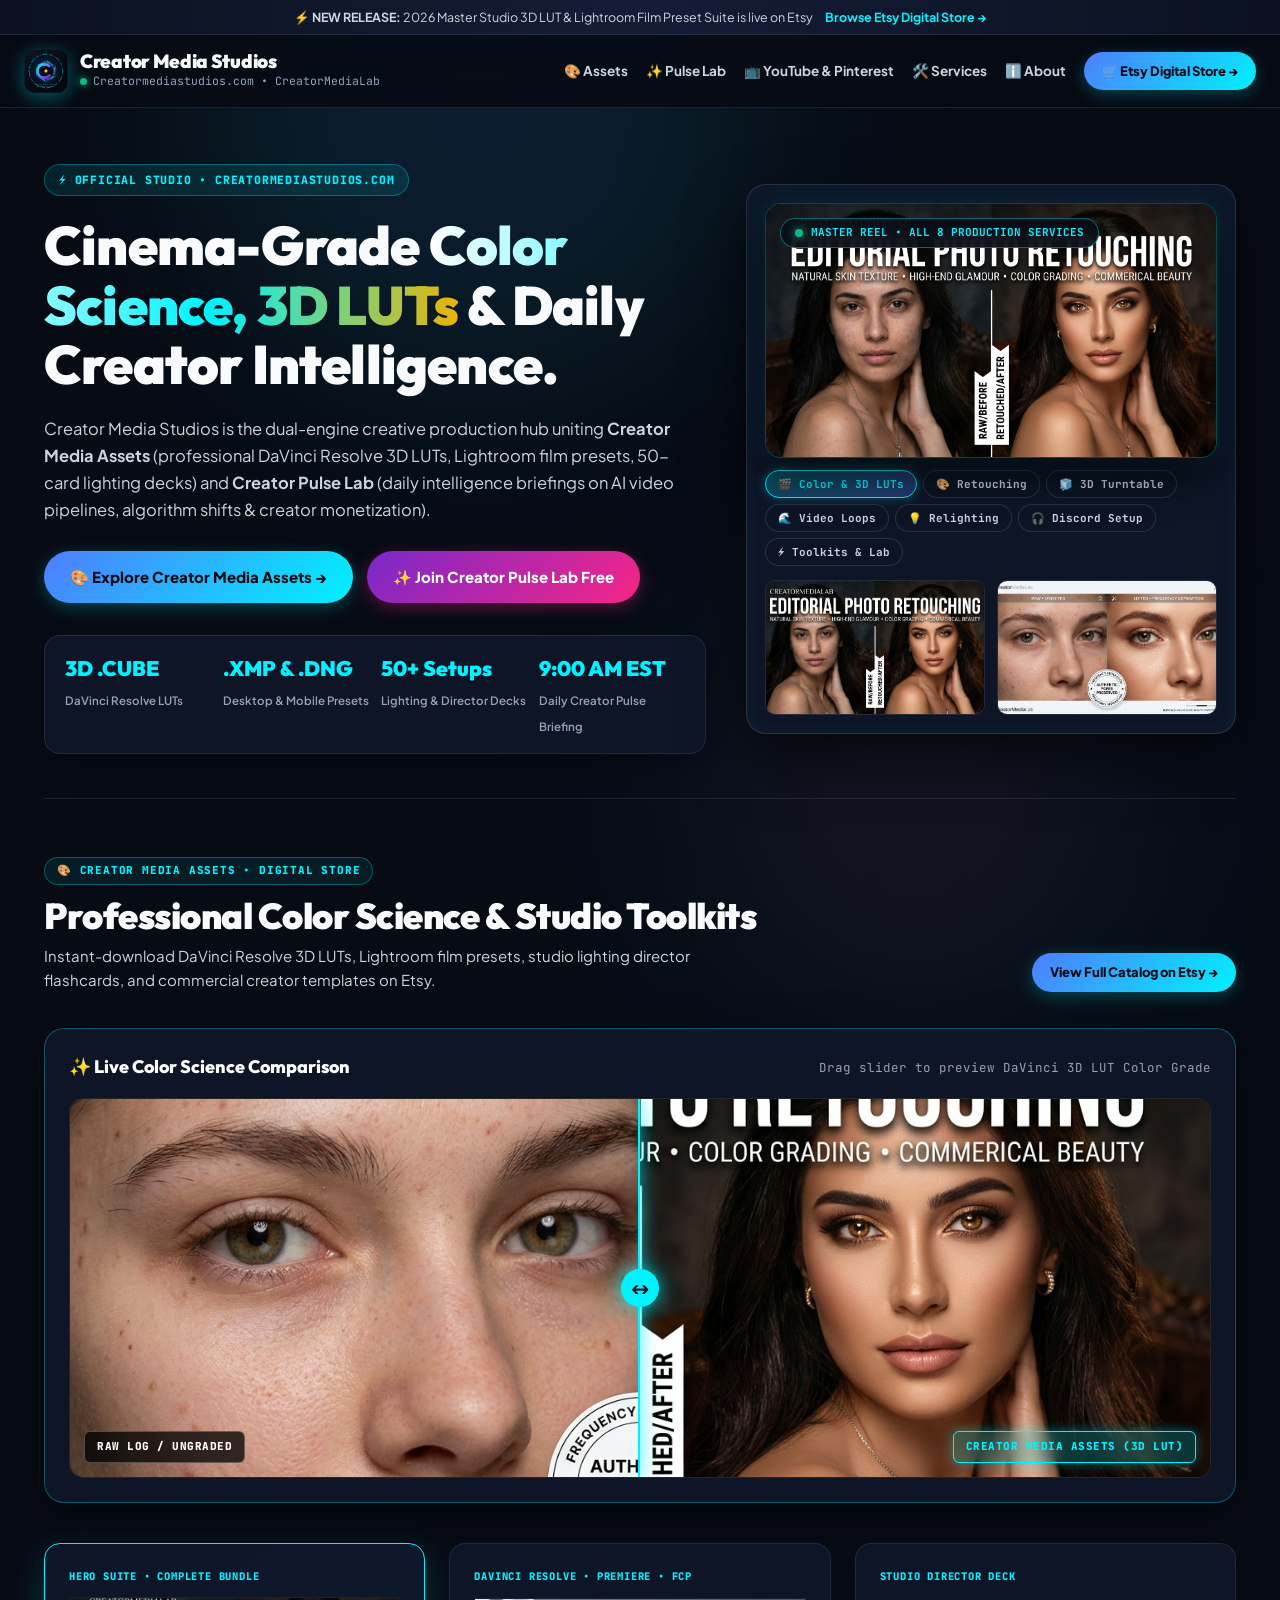
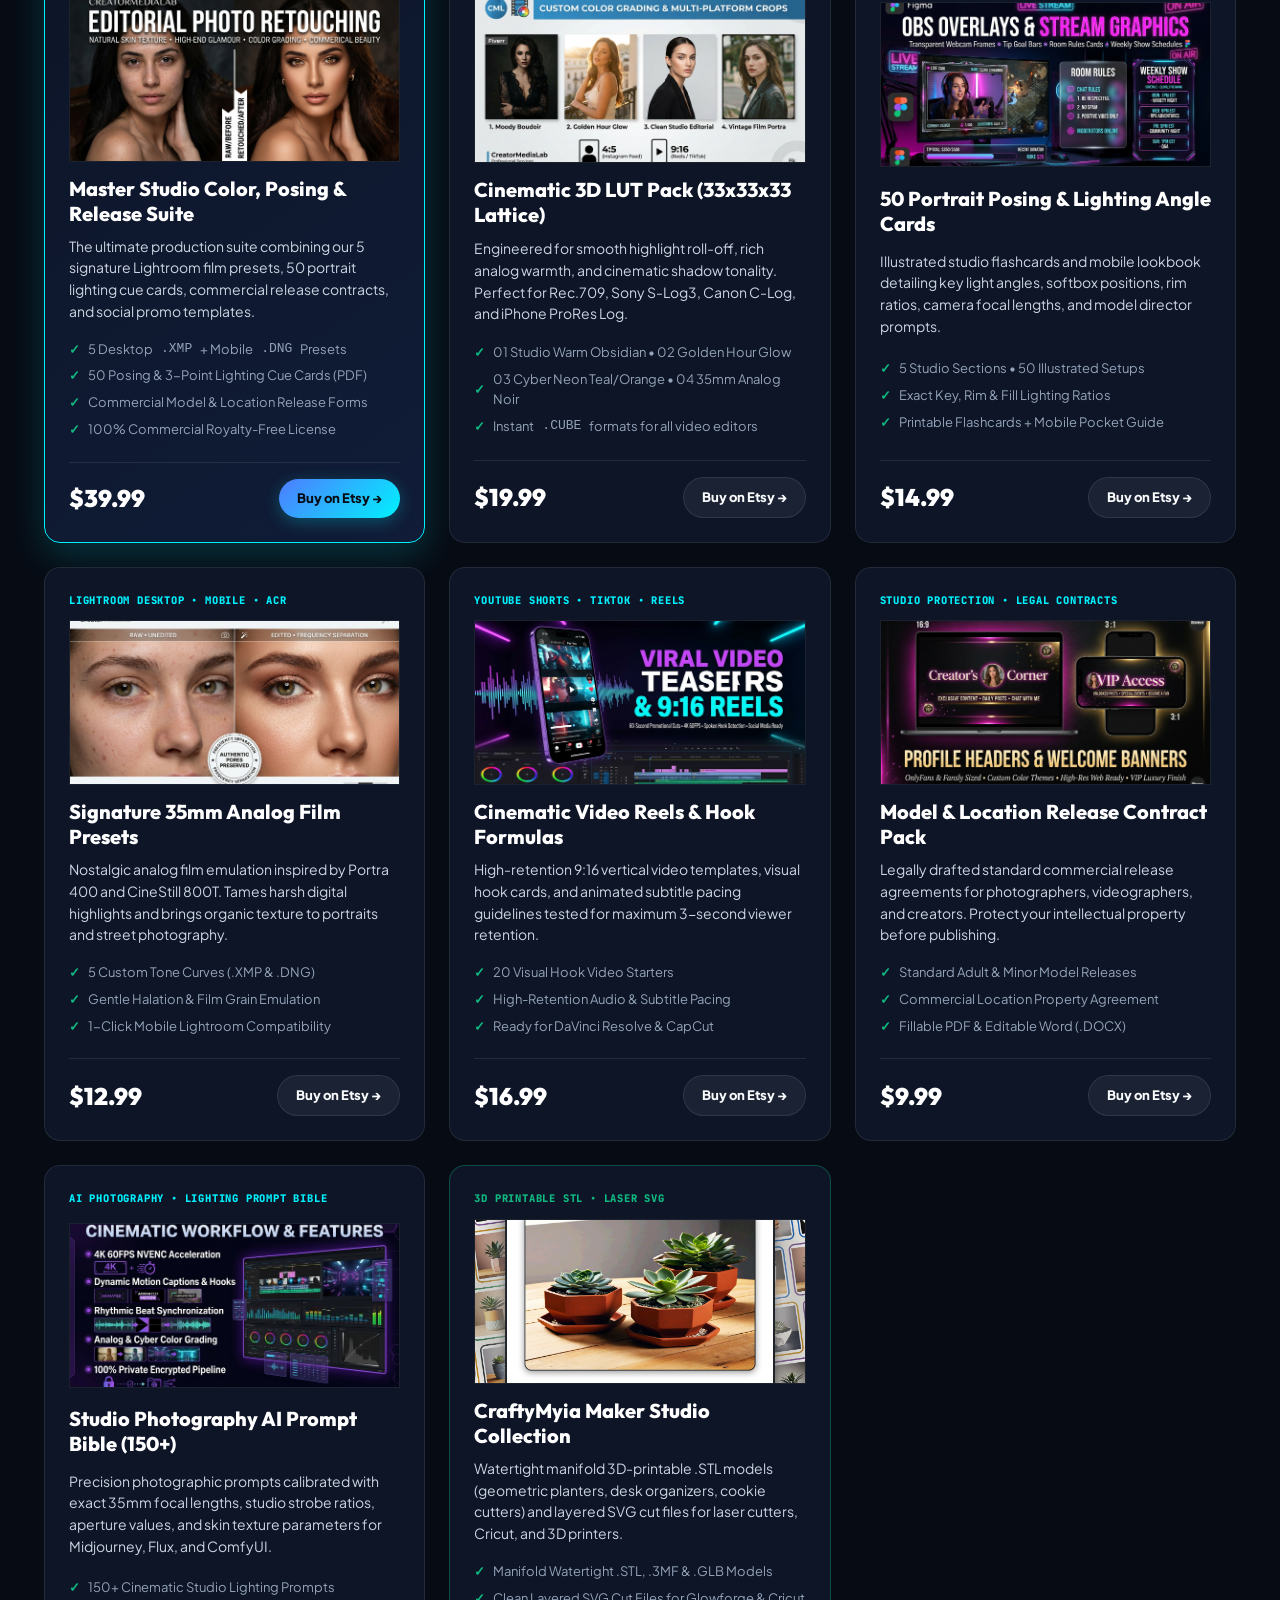
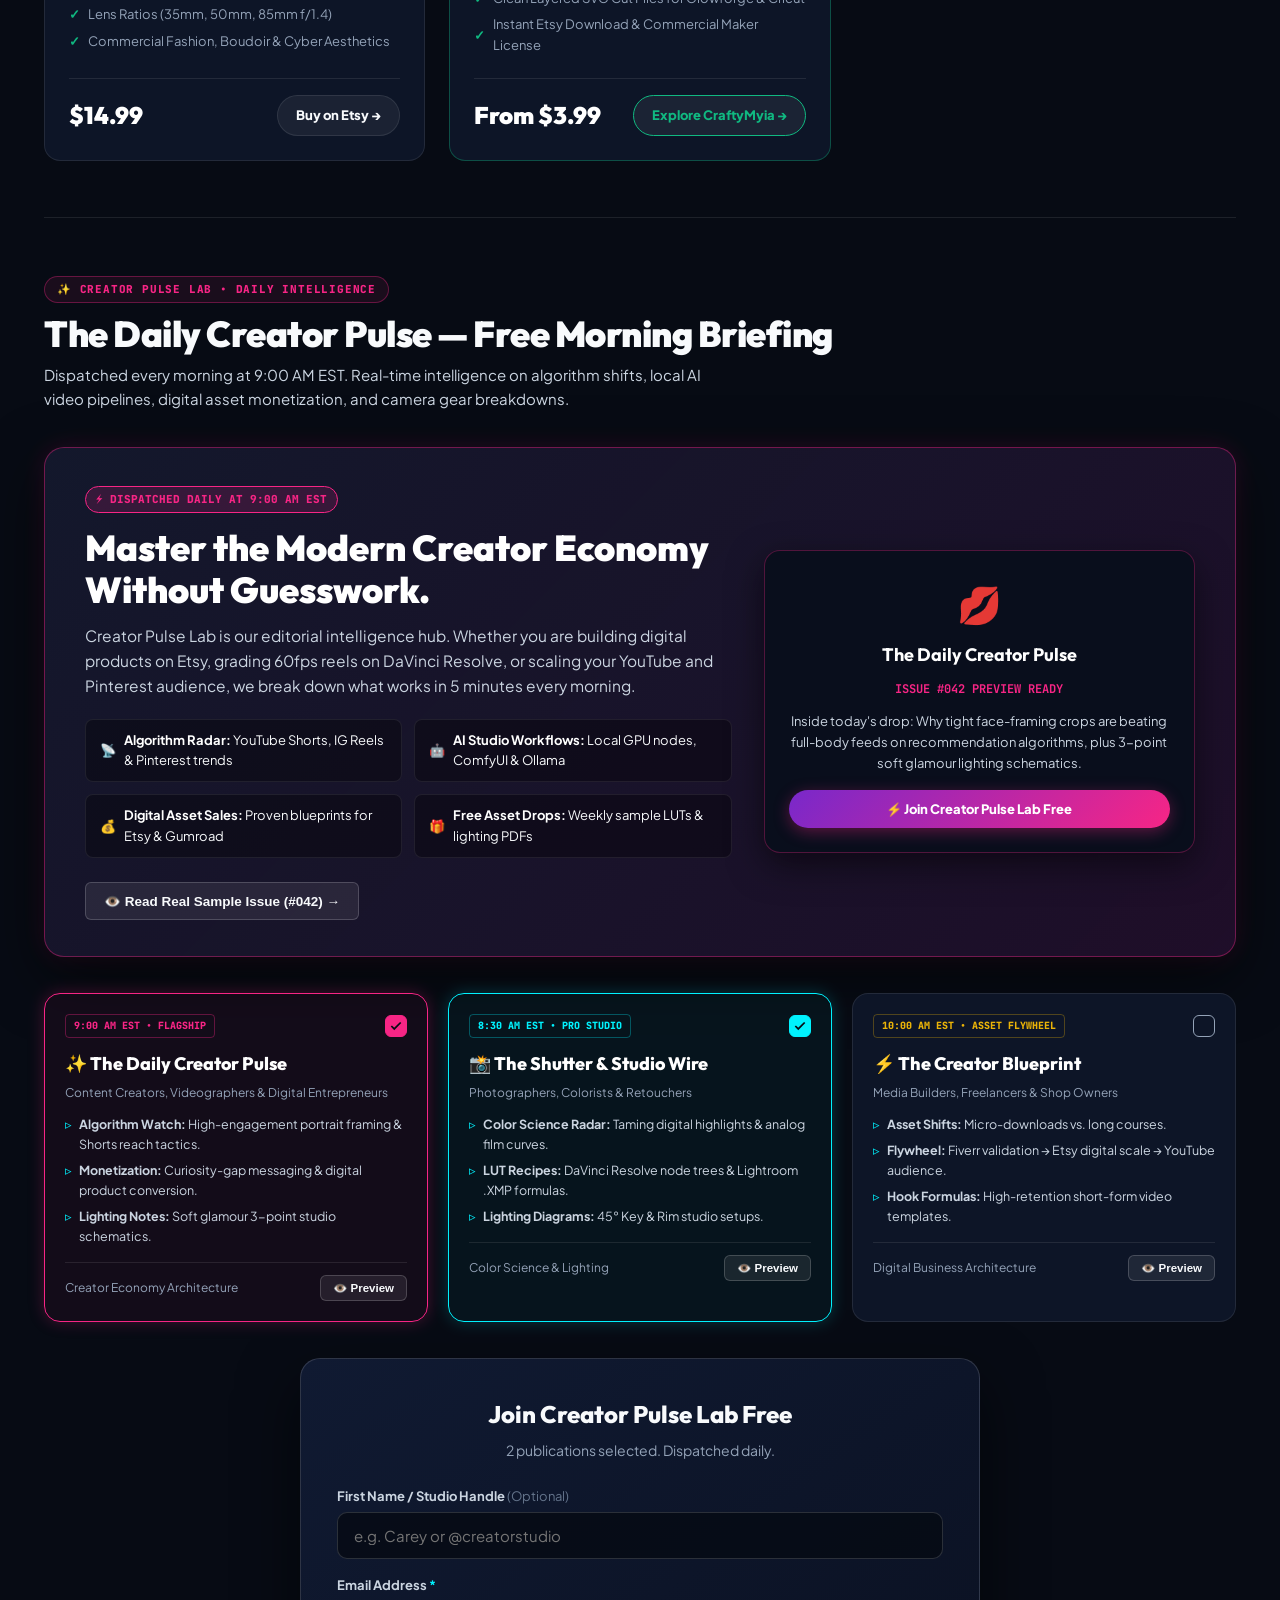
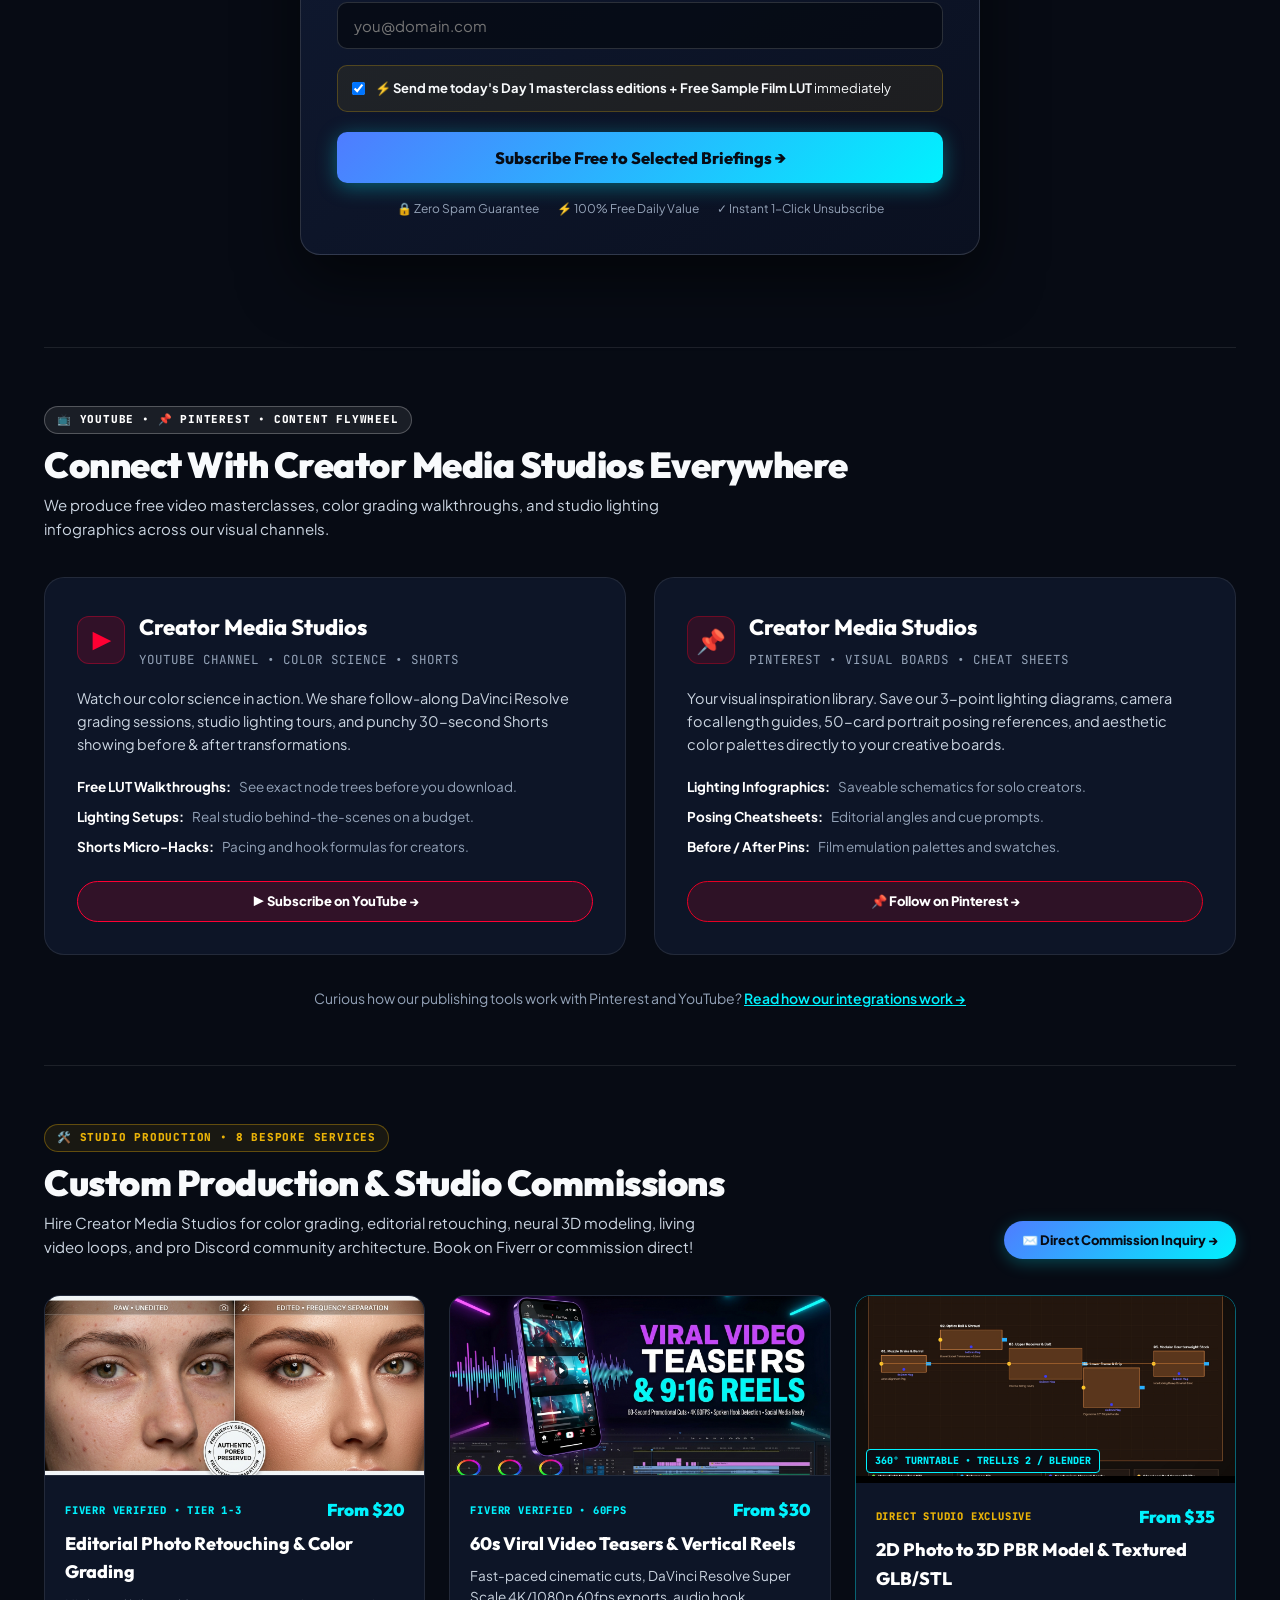
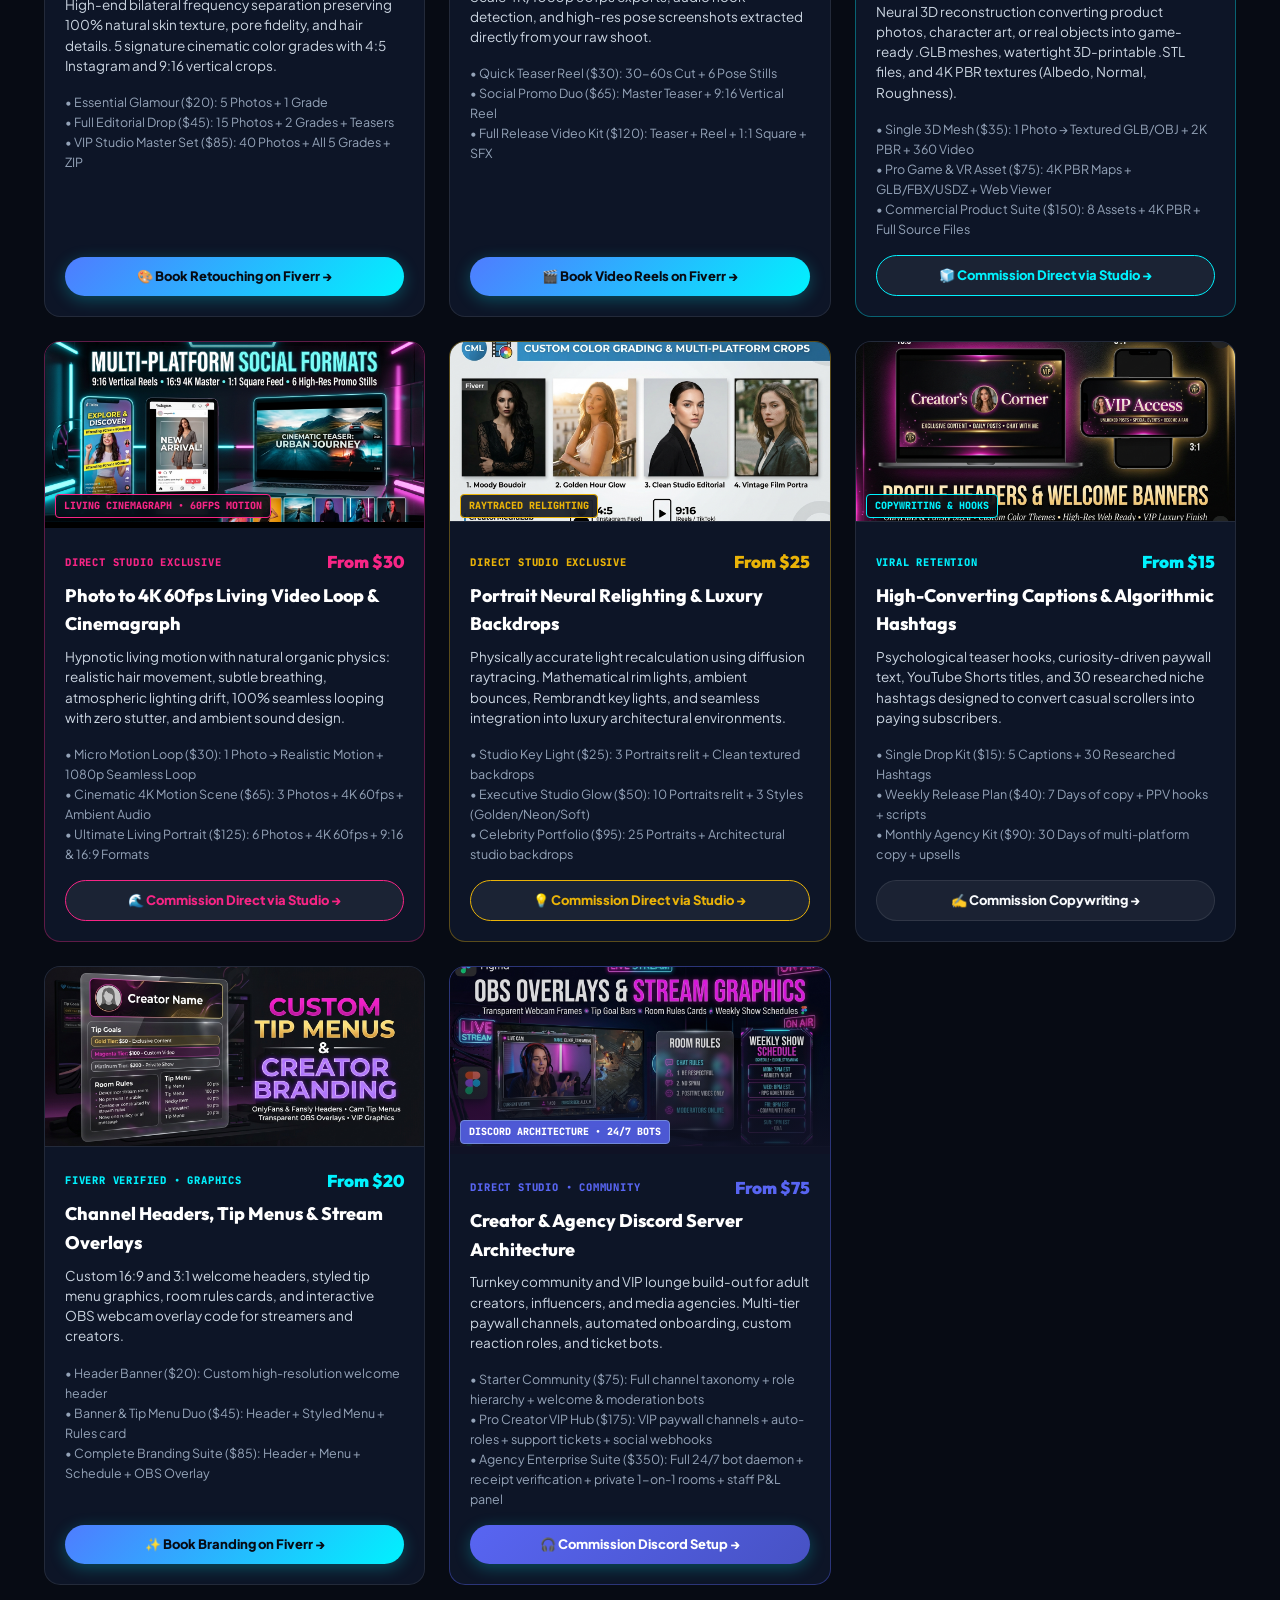
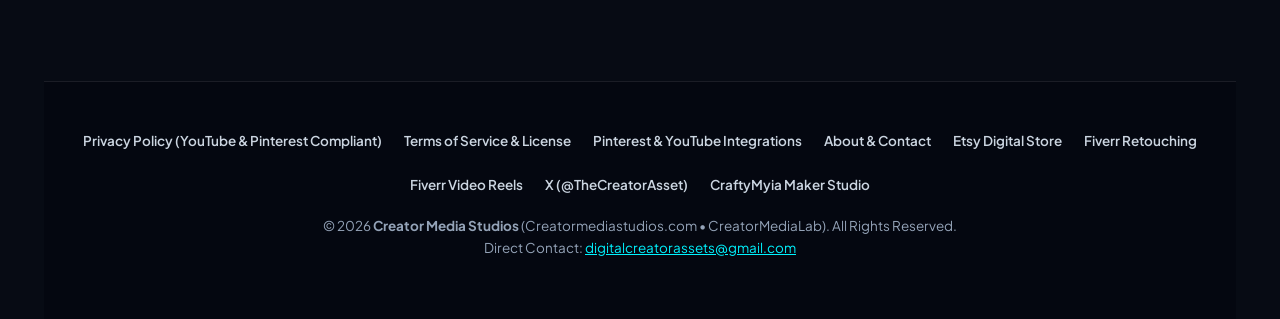
==== commit 61798748: "Add Integrations and About & Contact pages, expand privacy policy, fix nav anchors, redirect duplica" ====
--- a/index.html
+++ b/index.html
@@ -1171,6 +1171,10 @@
       .pulse-lab-feature { grid-template-columns: 1fr; padding: 24px; }
       .pulse-perks-list { grid-template-columns: 1fr; }
     }
+    @media (max-width: 760px) {
+      /* The wrapped nav is too tall to keep pinned on phones */
+      header.site-header { position: static; }
+    }
   </style>
   <link rel="icon" type="image/svg+xml" href="assets/logo.svg">
 </head>
@@ -1193,11 +1197,11 @@
         </div>
       </a>
       <div class="header-links">
-        <a href="#assets" class="nav-link">🎨 Creator Media Assets</a>
-        <a href="#pulse" class="nav-link">✨ Creator Pulse Lab</a>
+        <a href="#assets" class="nav-link">🎨 Assets</a>
+        <a href="#pulse" class="nav-link">✨ Pulse Lab</a>
         <a href="#social-hub" class="nav-link">📺 YouTube &amp; Pinterest</a>
-        <a href="#services" class="nav-link">🛠️ Studio Services</a>
-        <a href="https://www.etsy.com/shop/CreatorMediaLab" target="_blank" rel="noopener" class="nav-btn primary">
+        <a href="#services" class="nav-link">🛠️ Services</a>
+        <a href="about.html" class="nav-link">ℹ️ About</a>        <a href="https://www.etsy.com/shop/CreatorMediaLab" target="_blank" rel="noopener" class="nav-btn primary">
           🛒 Etsy Digital Store &rarr;
         </a>
       </div>
@@ -1683,6 +1687,9 @@
           </div>
         </div>
       </div>
+      <p style="text-align:center;margin-top:20px;font-size:14px;color:var(--text-muted);">
+        Curious how our publishing tools work with Pinterest and YouTube? <a href="integrations.html" style="color:var(--studio-cyan);font-weight:600;">Read how our integrations work &rarr;</a>
+      </p>
     </section>
 
     <!-- SECTION 4: FULL STUDIO PRODUCTION SUITE (ALL 7 SERVICES) -->
@@ -1912,6 +1919,8 @@
       <div class="footer-links">
         <a href="privacy.html">Privacy Policy (YouTube &amp; Pinterest Compliant)</a>
         <a href="terms.html">Terms of Service &amp; License</a>
+        <a href="integrations.html">Pinterest &amp; YouTube Integrations</a>
+        <a href="about.html">About &amp; Contact</a>
         <a href="https://www.etsy.com/shop/CreatorMediaLab" target="_blank" rel="noopener">Etsy Digital Store</a>
         <a href="https://www.fiverr.com/s/GPz71VL" target="_blank" rel="noopener">Fiverr Retouching</a>
         <a href="http://www.fiverr.com/s/emmRYZm" target="_blank" rel="noopener">Fiverr Video Reels</a>
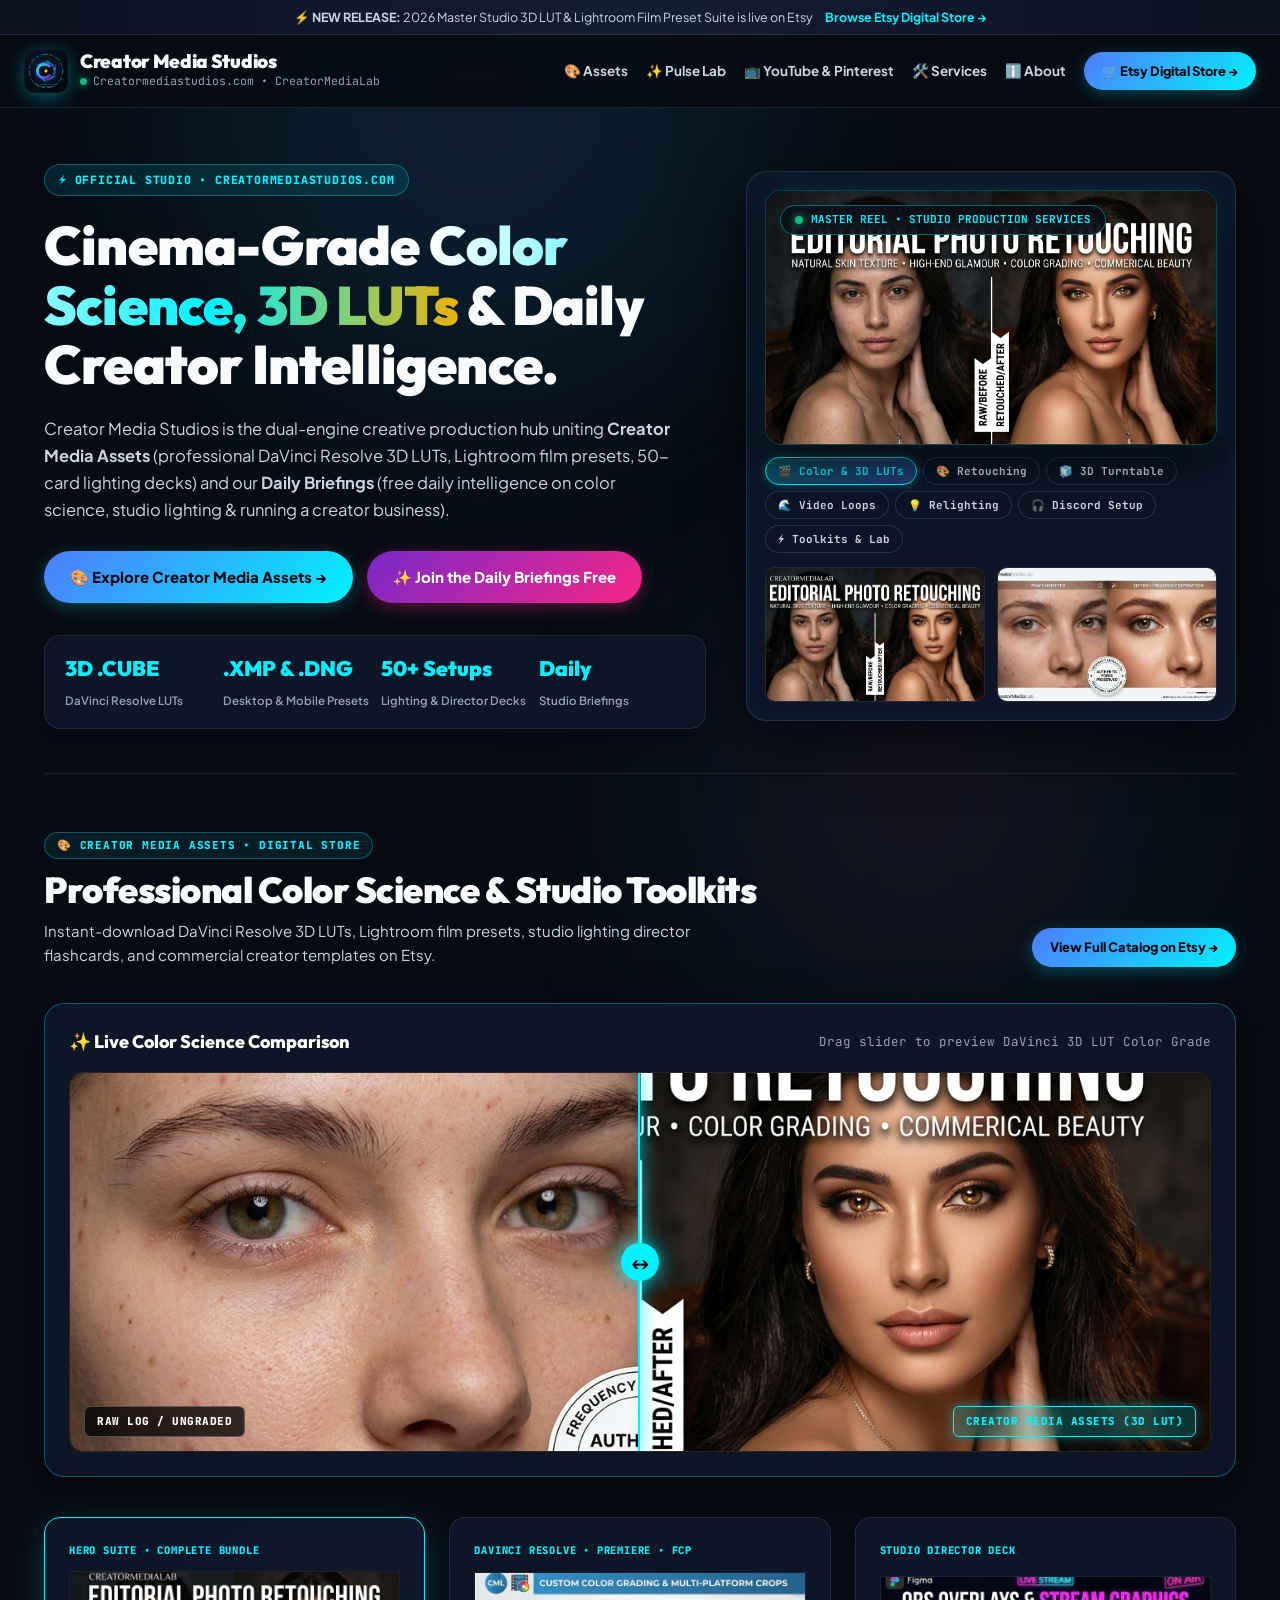
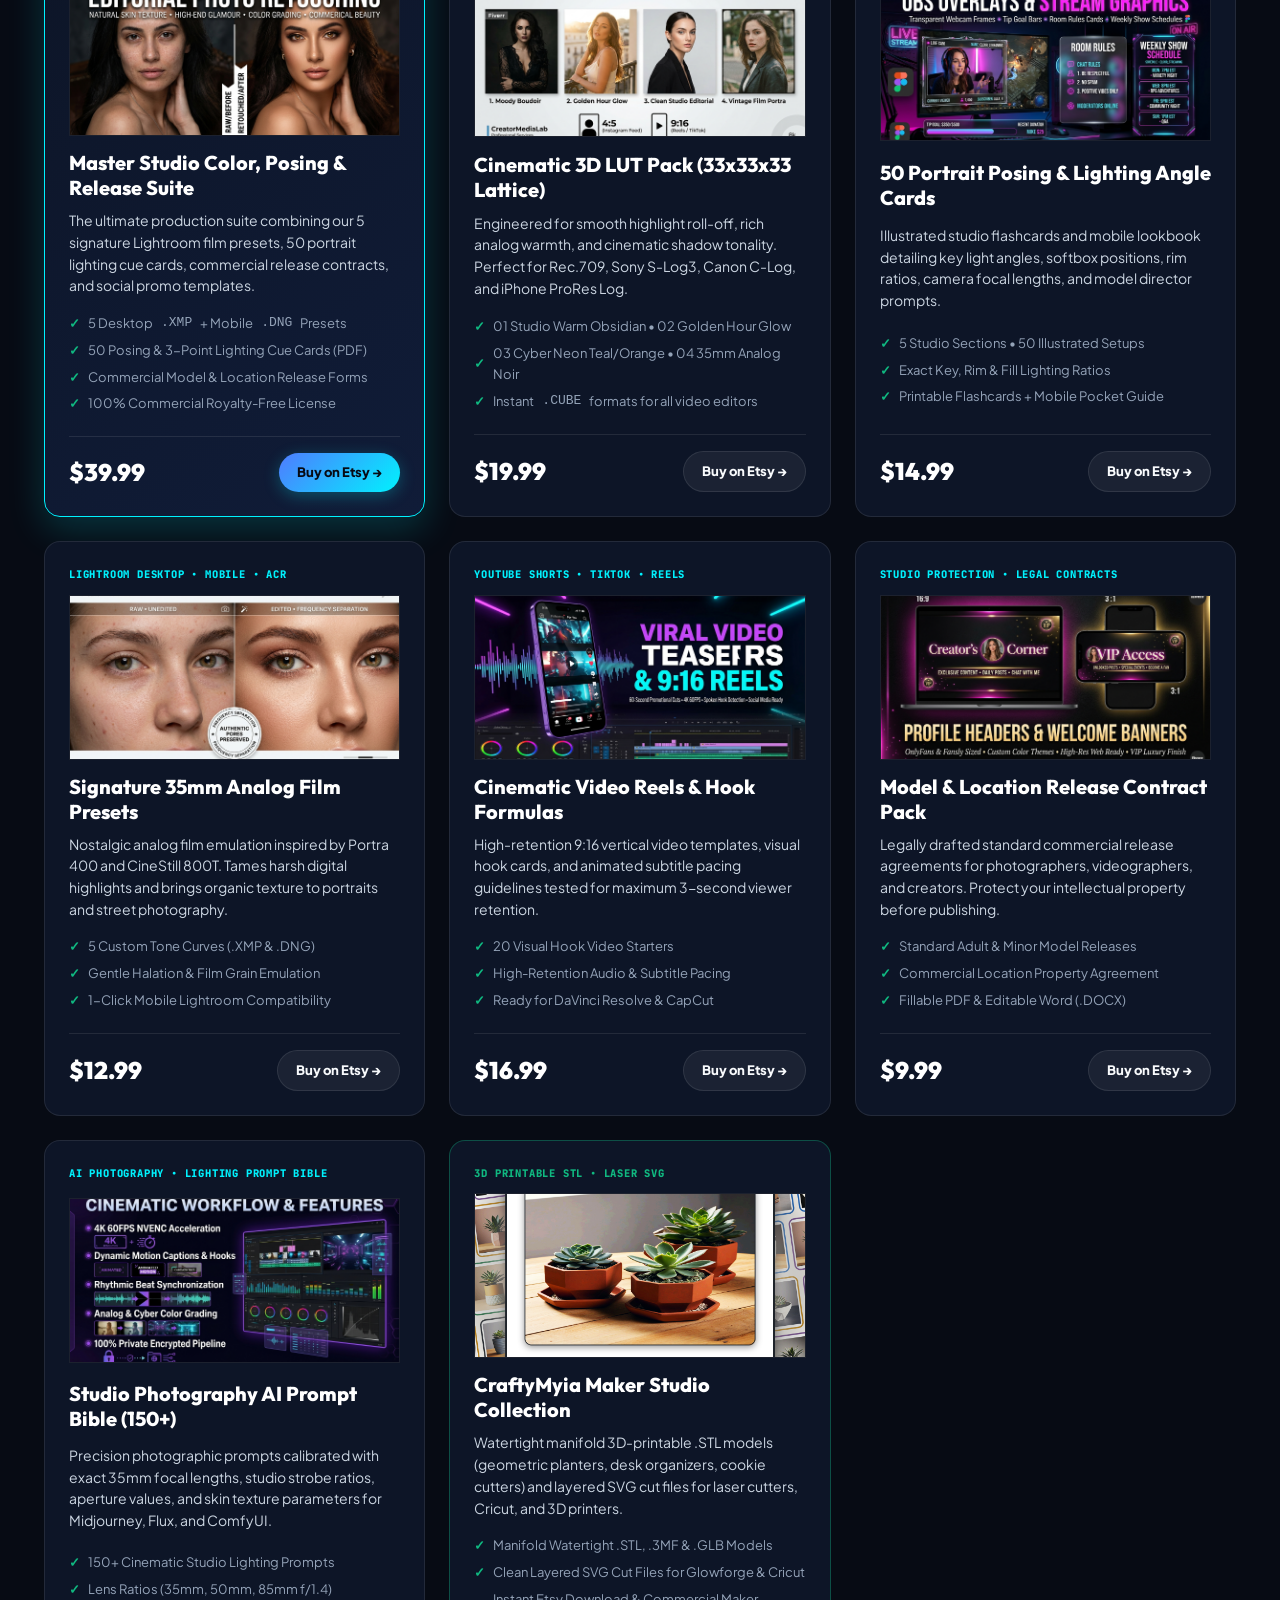
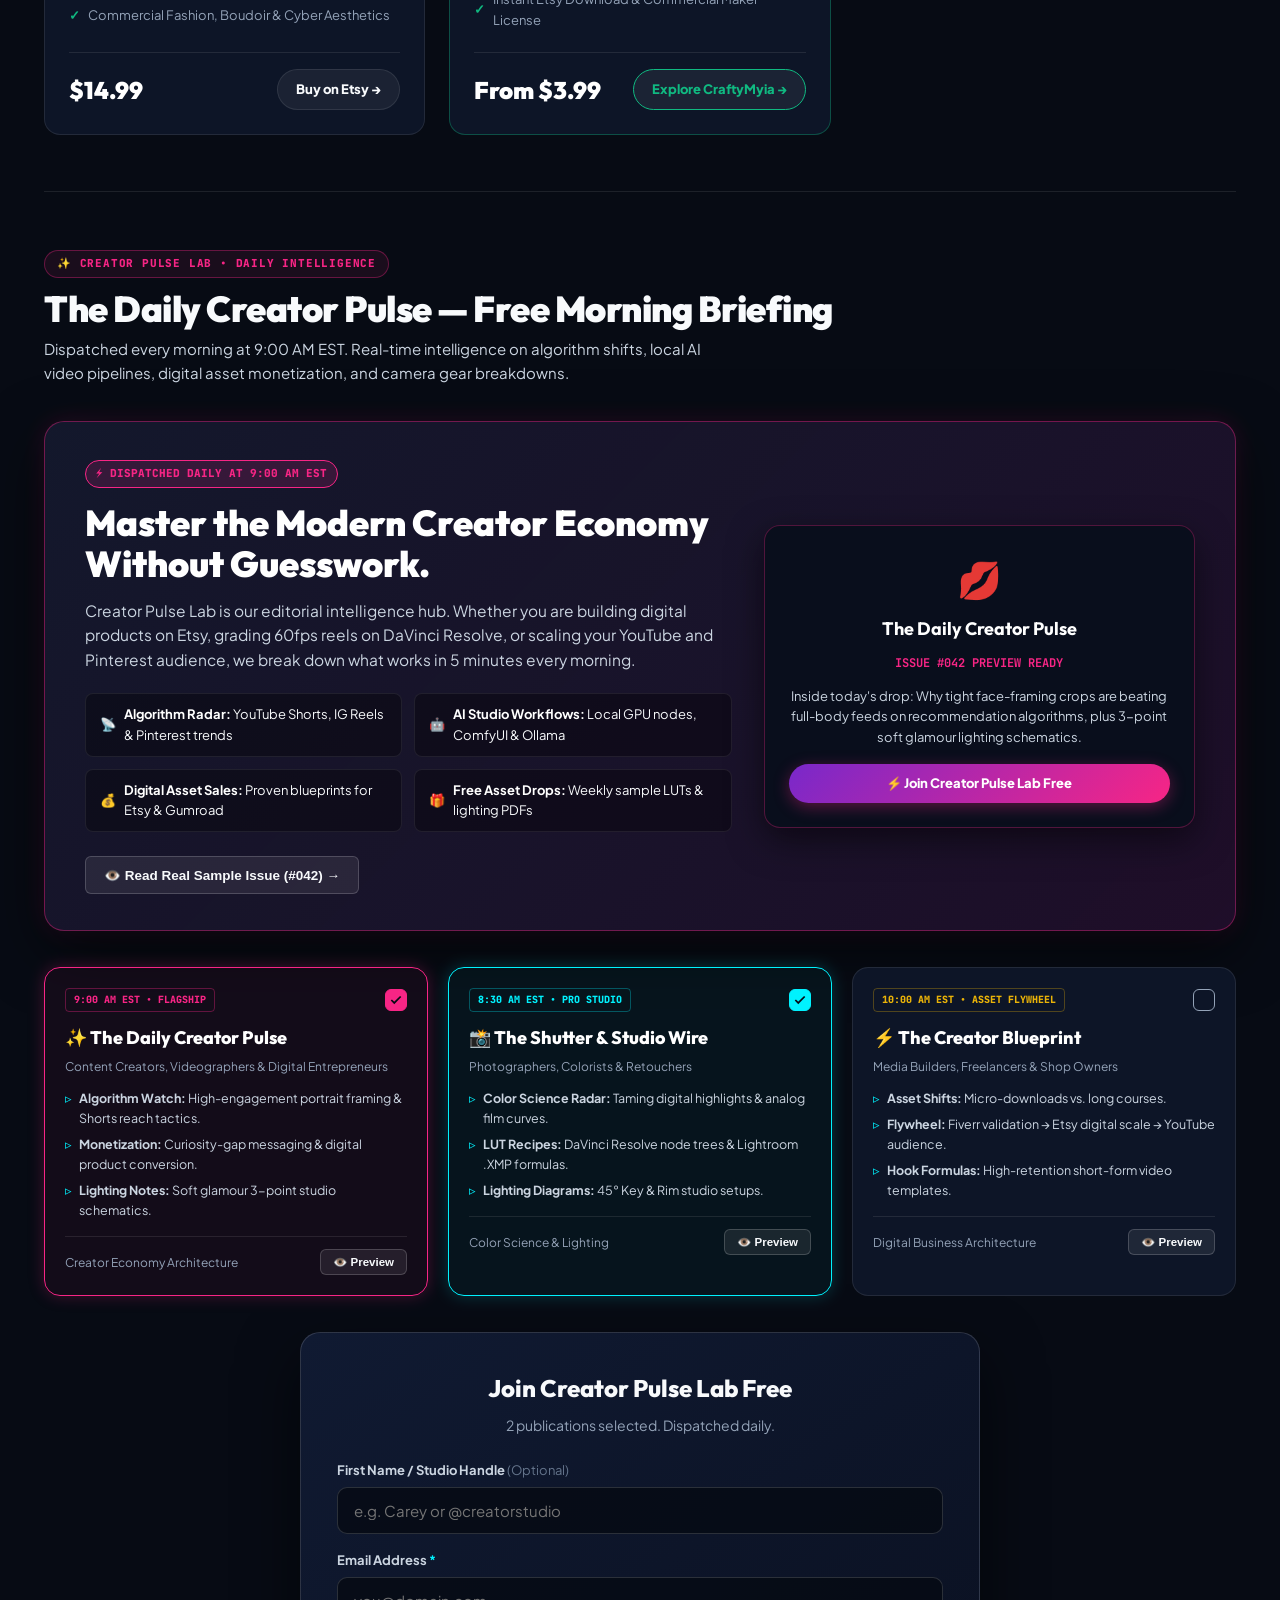
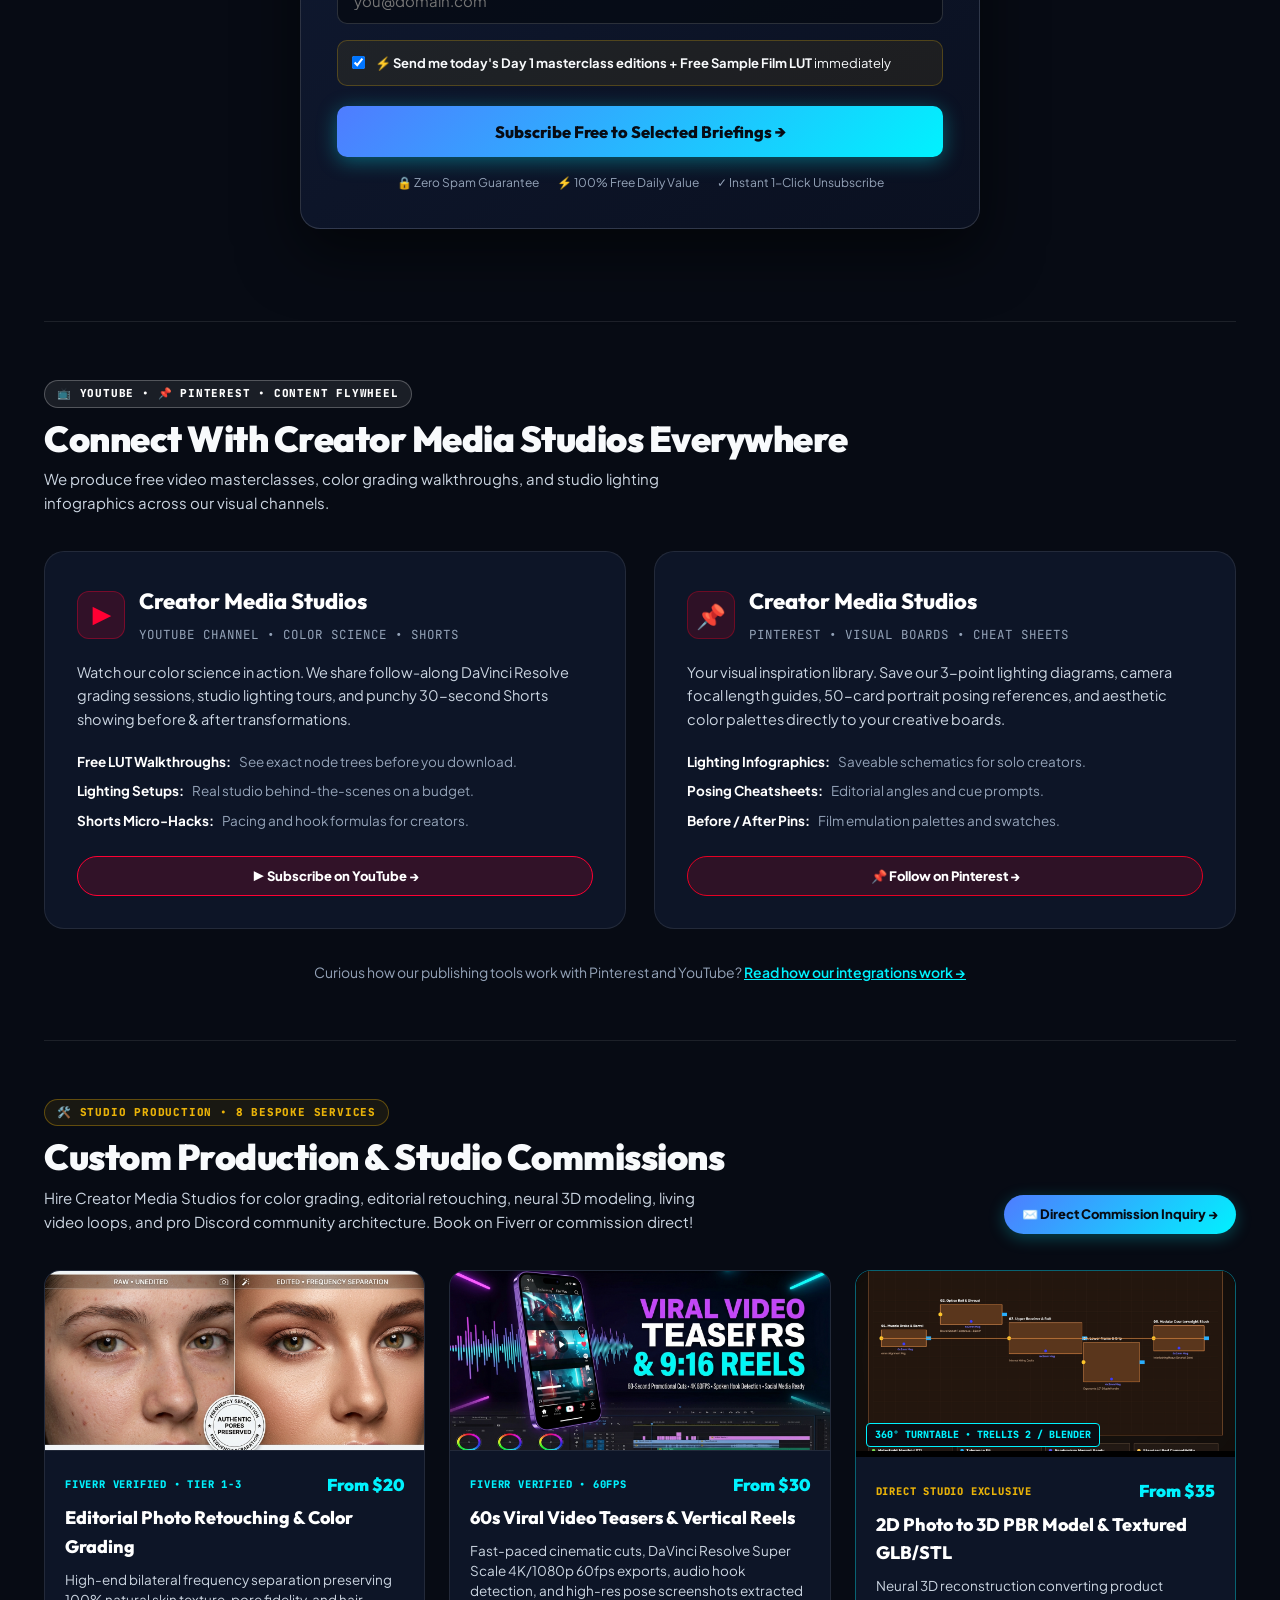
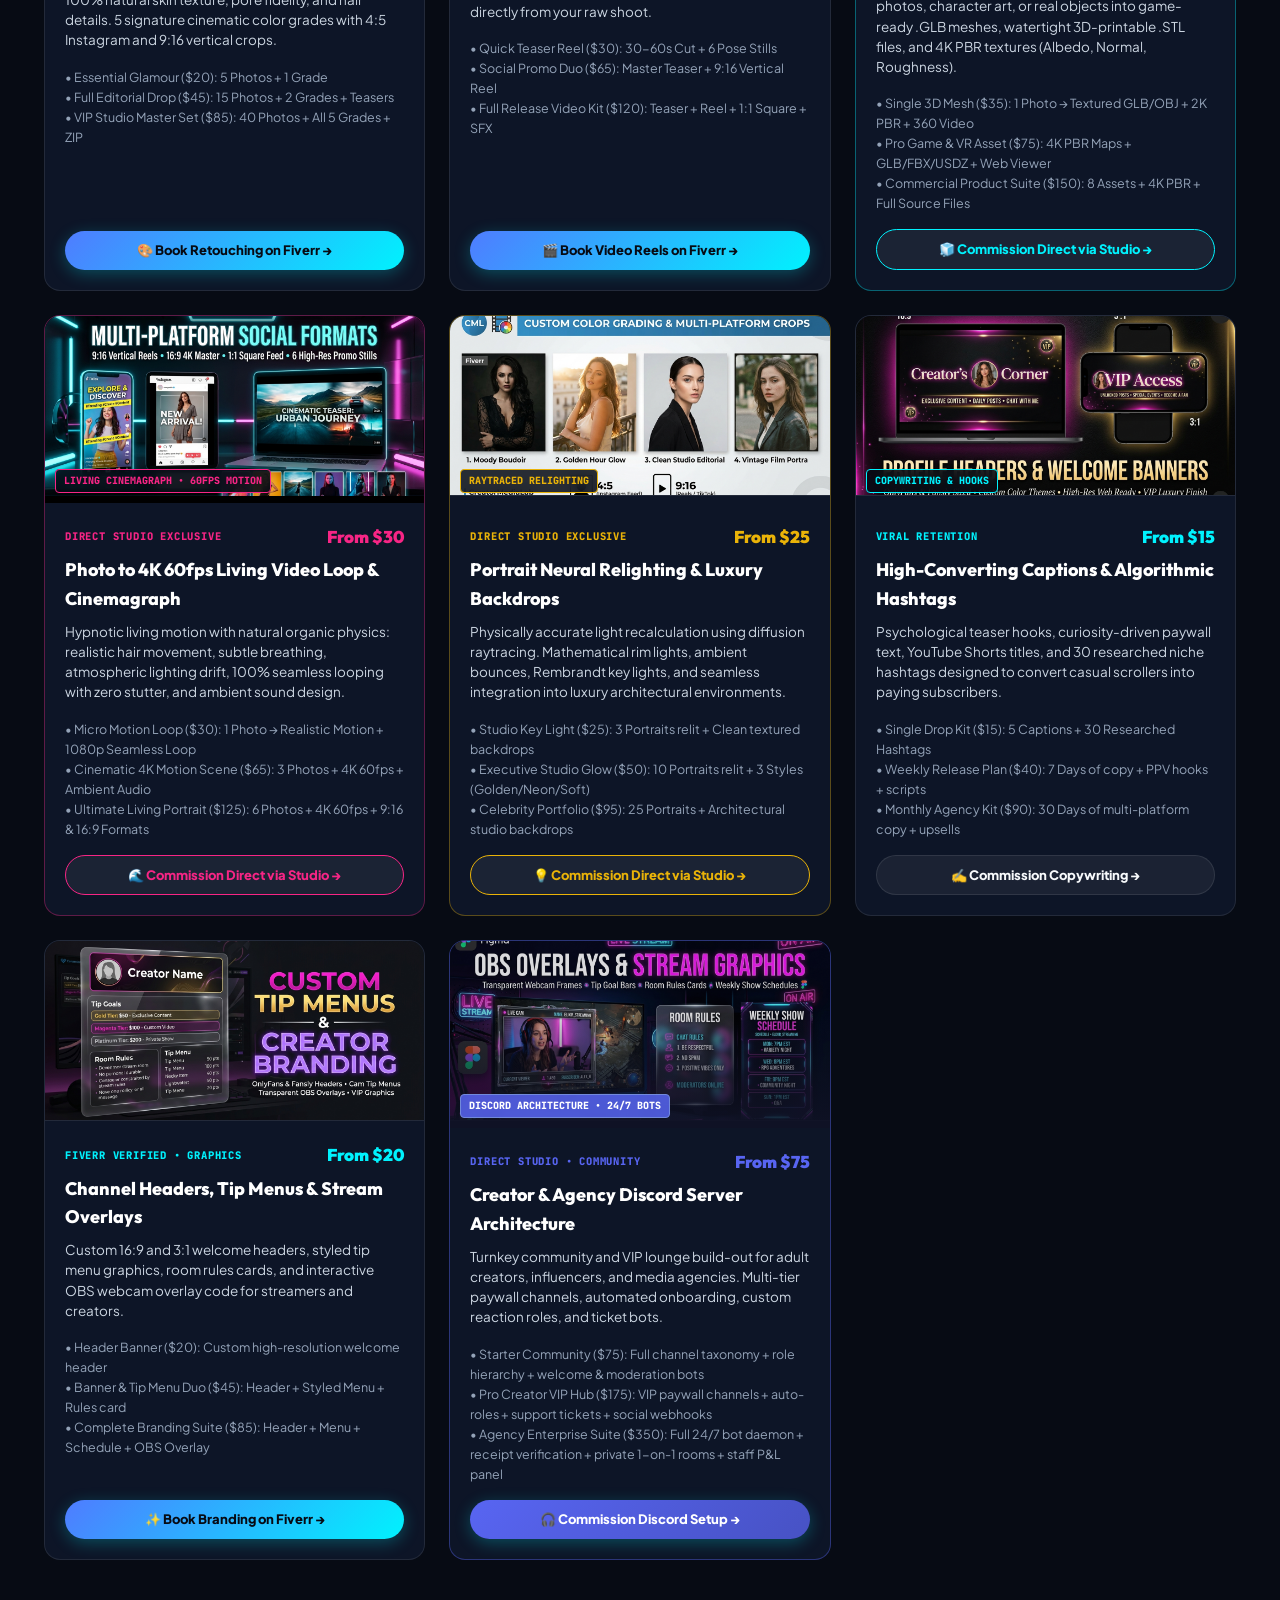
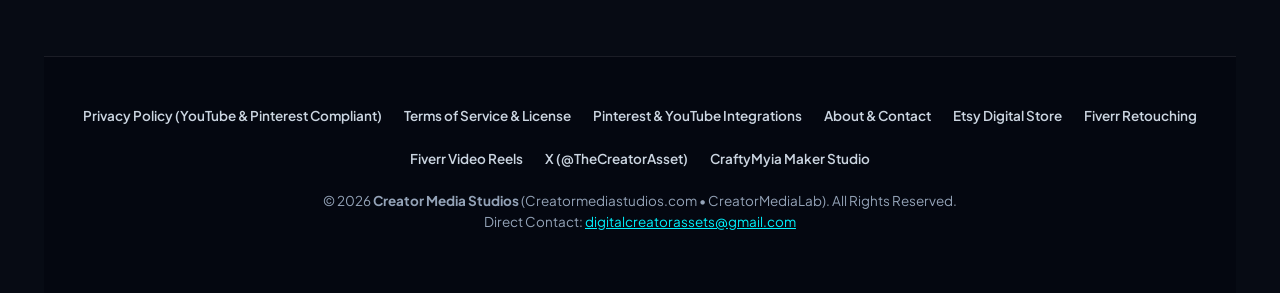
==== commit 12d484a1: "Reword hero for daily briefings Co-authored-by: Copilot <223556219+Copilot@users.noreply.github.com>" ====
--- a/index.html
+++ b/index.html
@@ -1218,14 +1218,14 @@
         </div>
         <h1>Cinema-Grade <span class="text-gradient">Color Science, 3D LUTs</span> &amp; Daily Creator Intelligence.</h1>
         <p class="lead">
-          Creator Media Studios is the dual-engine creative production hub uniting <strong>Creator Media Assets</strong> (professional DaVinci Resolve 3D LUTs, Lightroom film presets, 50-card lighting decks) and <strong>Creator Pulse Lab</strong> (daily intelligence briefings on AI video pipelines, algorithm shifts &amp; creator monetization).
+          Creator Media Studios is the dual-engine creative production hub uniting <strong>Creator Media Assets</strong> (professional DaVinci Resolve 3D LUTs, Lightroom film presets, 50-card lighting decks) and our <strong>Daily Briefings</strong> (free daily intelligence on color science, studio lighting &amp; running a creator business).
         </p>
         <div class="hero-cta-row">
           <a href="#assets" class="nav-btn primary">
             🎨 Explore Creator Media Assets &rarr;
           </a>
           <a href="#pulse" class="nav-btn pulse-btn">
-            ✨ Join Creator Pulse Lab Free
+            ✨ Join the Daily Briefings Free
           </a>
         </div>
         <div class="metrics-bar">
@@ -1242,8 +1242,8 @@
             <span>Lighting &amp; Director Decks</span>
           </div>
           <div class="metric-item">
-            <strong>9:00 AM EST</strong>
-            <span>Daily Creator Pulse Briefing</span>
+            <strong>Daily</strong>
+            <span>Studio Briefings</span>
           </div>
         </div>
       </div>
@@ -1252,7 +1252,7 @@
         <div class="hero-video-box">
           <div class="hero-video-badge">
             <span class="pulse-dot"></span>
-            MASTER REEL &bull; ALL 8 PRODUCTION SERVICES
+            MASTER REEL &bull; STUDIO PRODUCTION SERVICES
           </div>
           <video id="heroMasterVideo" autoplay loop muted playsinline poster="assets/1_FIVERR_MAIN_COVER_CreatorMediaLab.jpg">
             <source src="assets/creator_media_master_showcase.mp4" type="video/mp4">
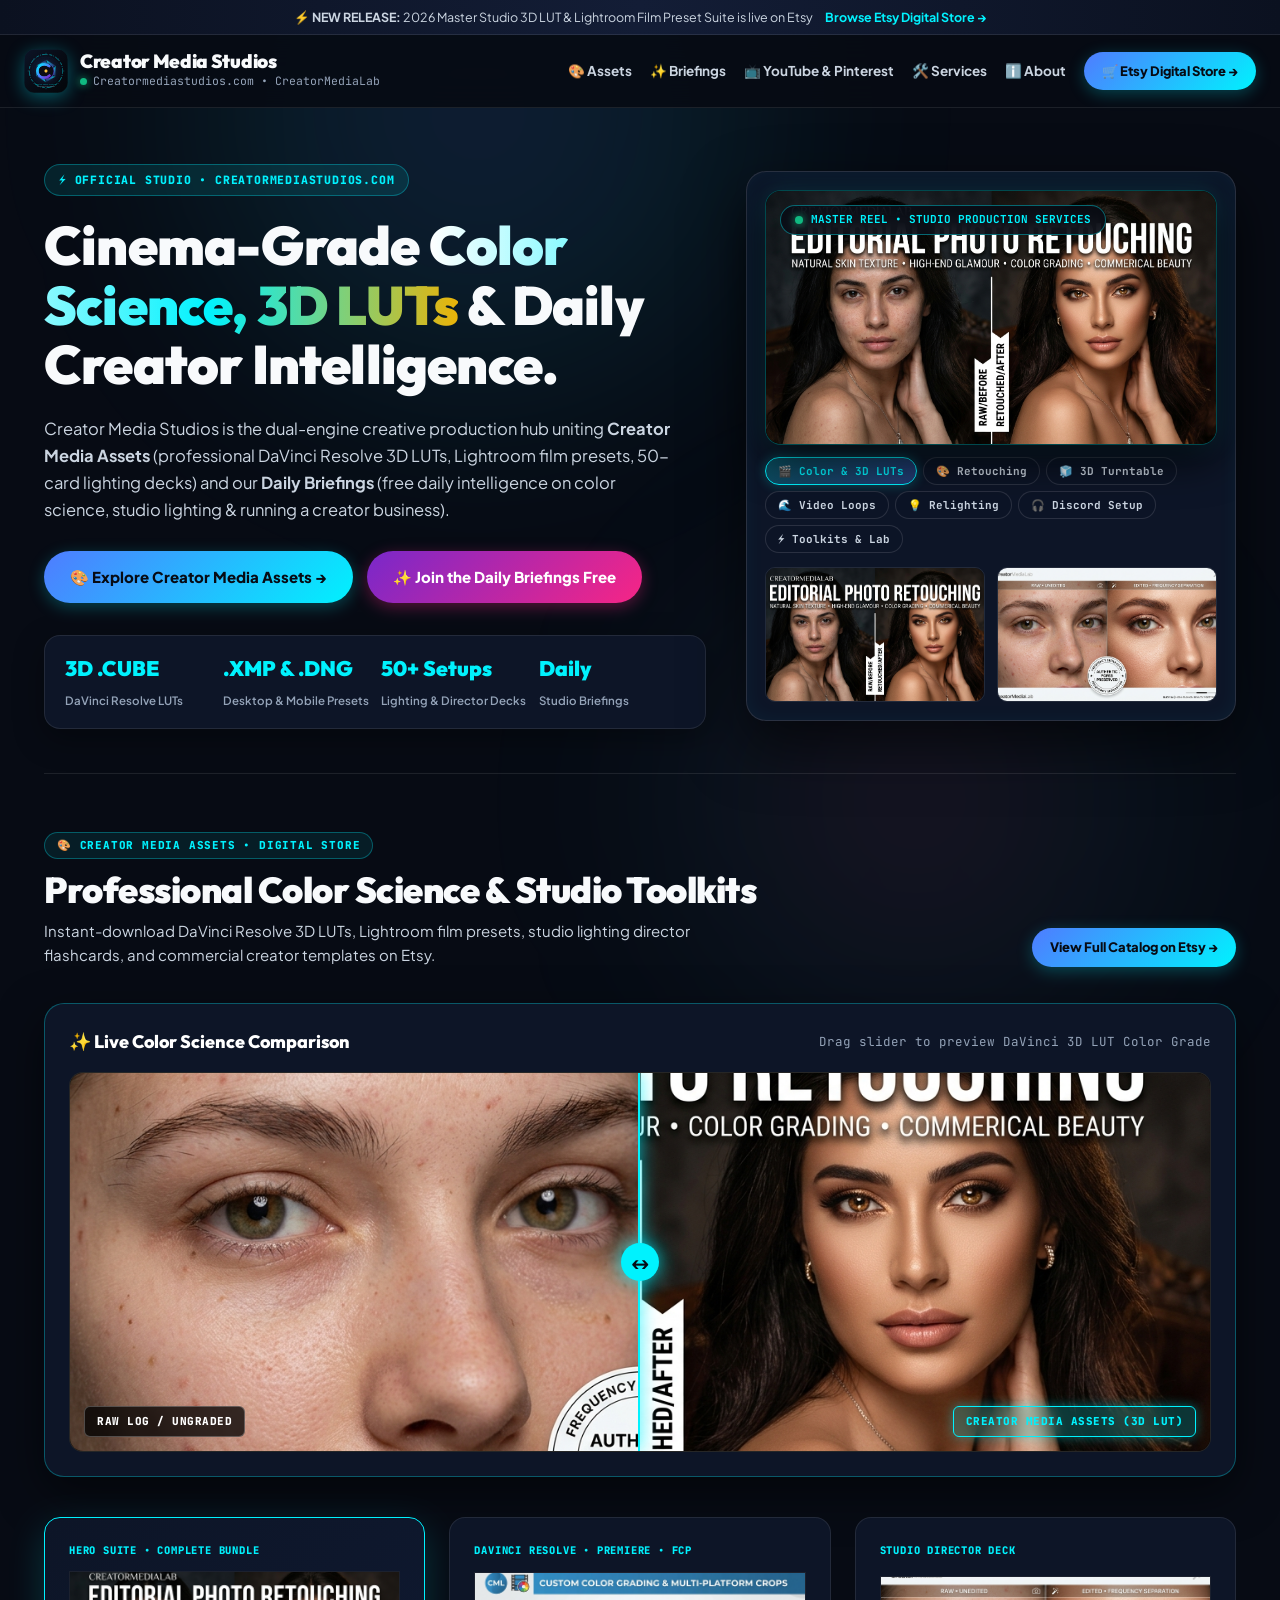
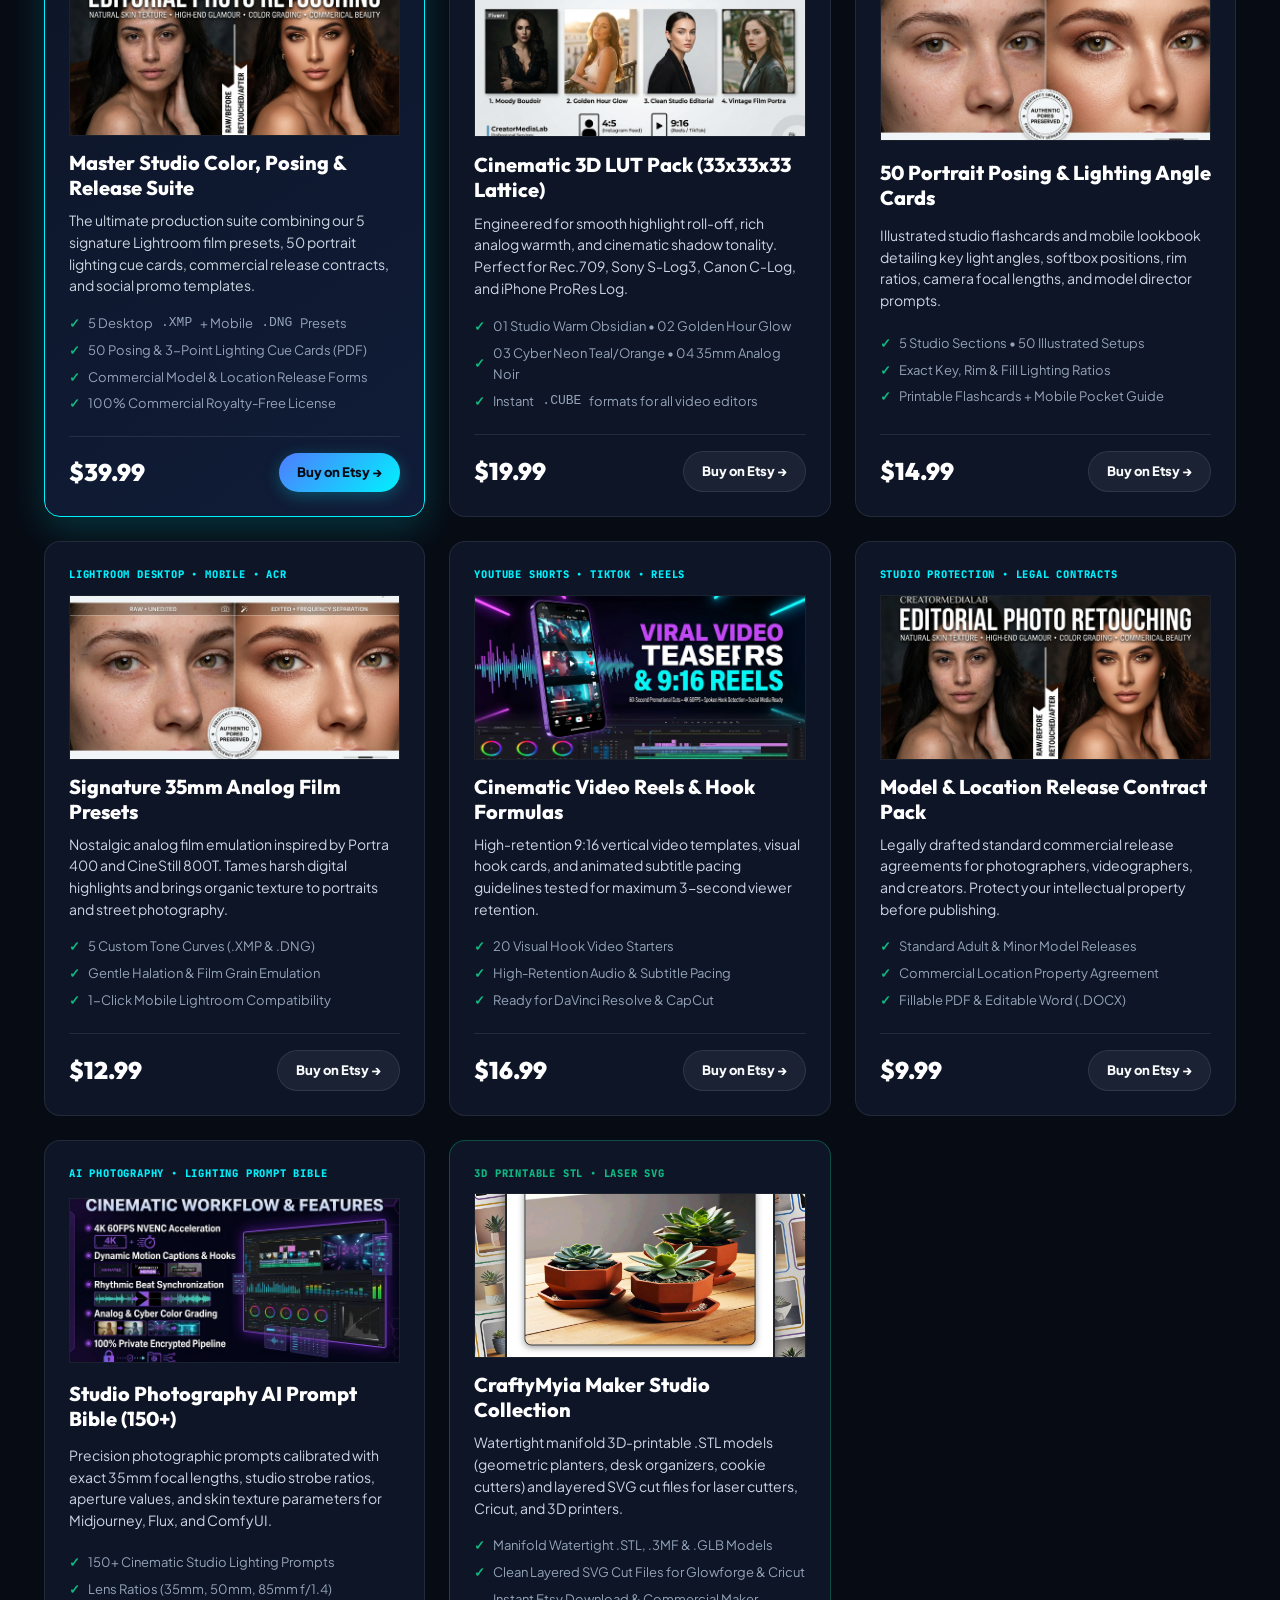
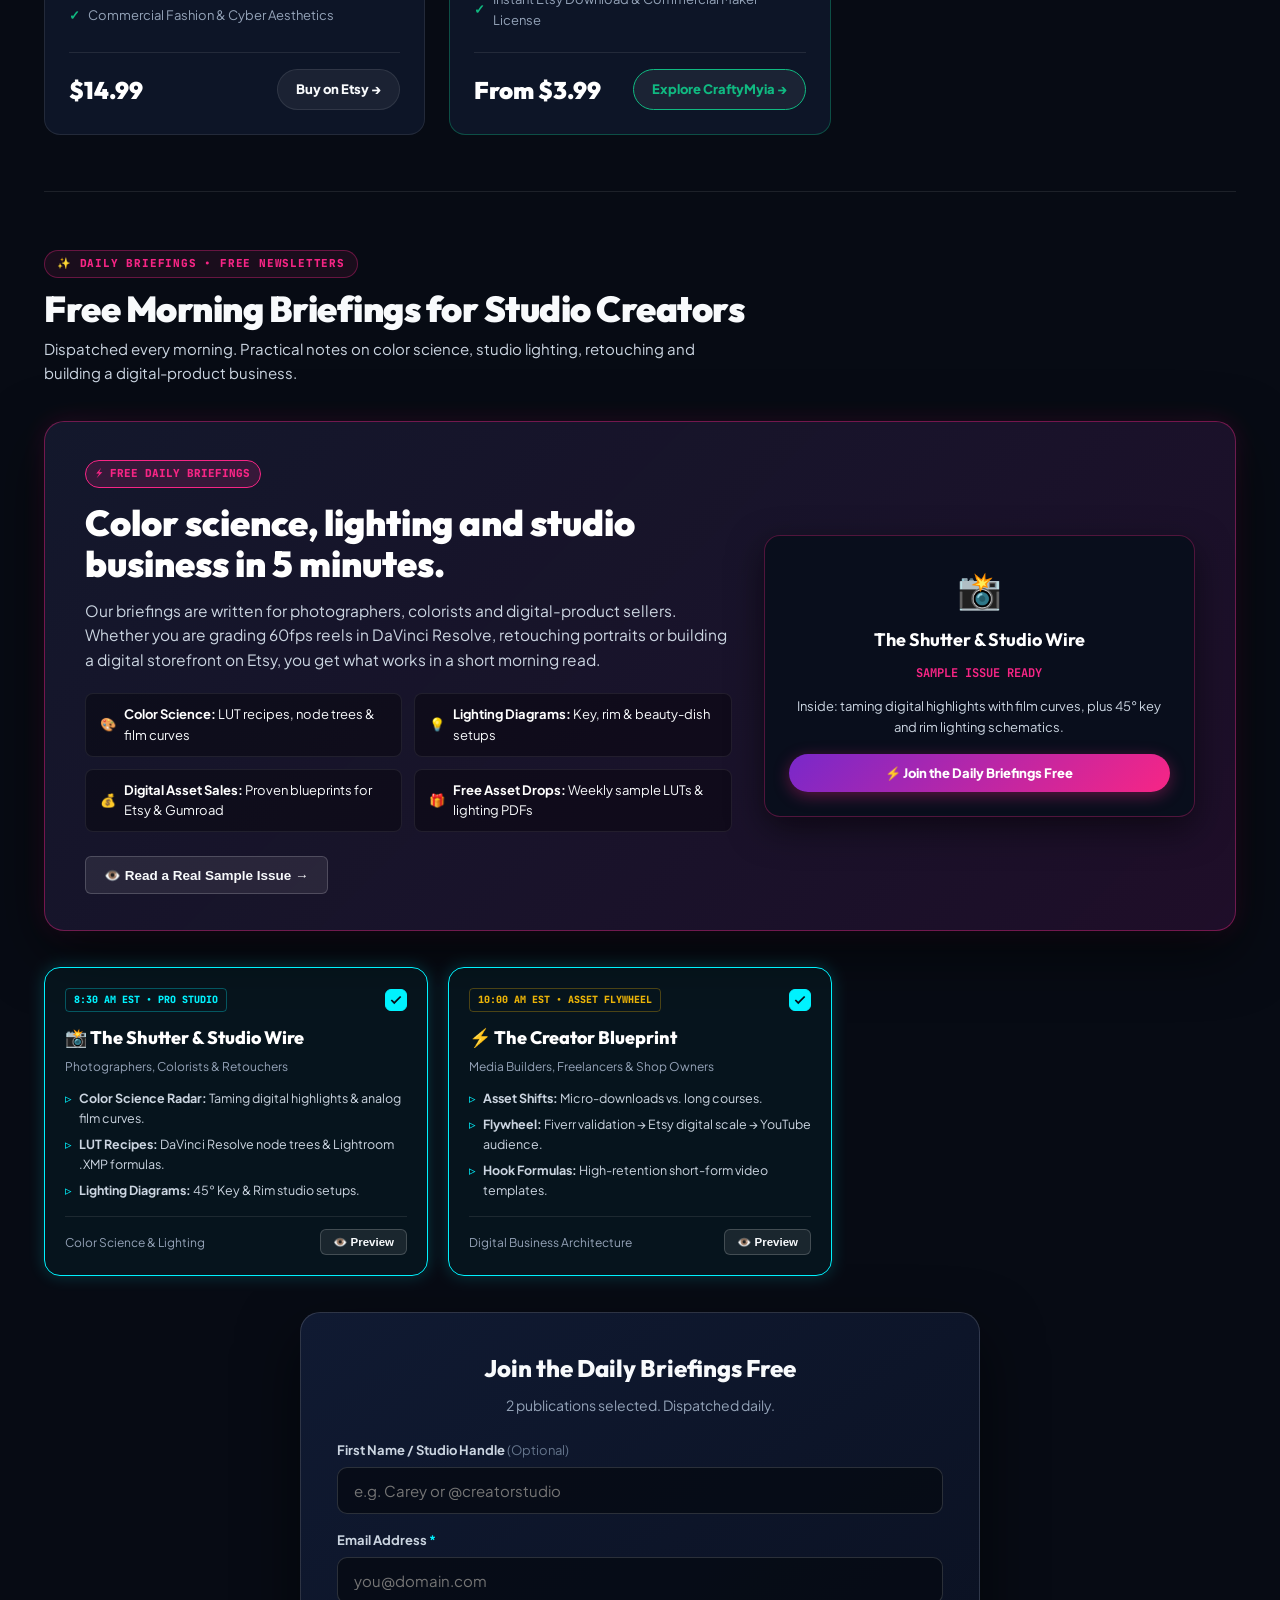
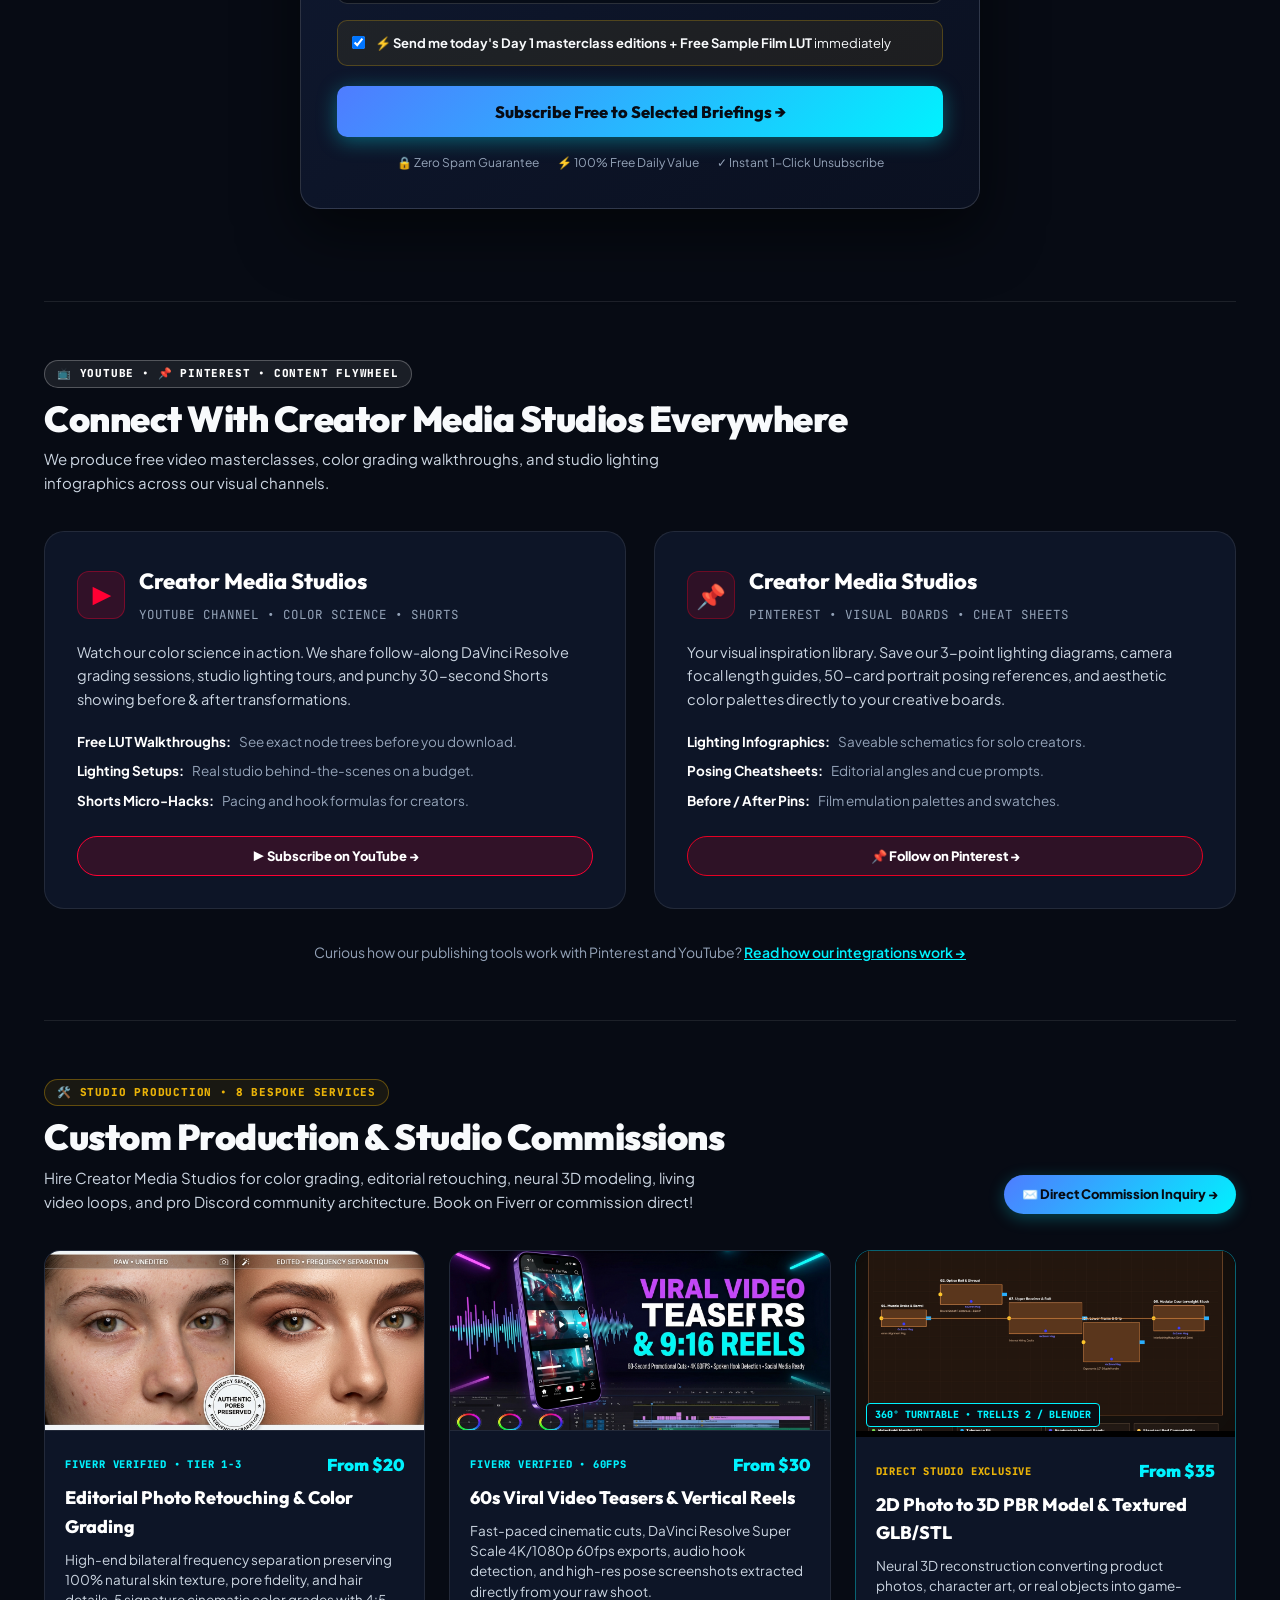
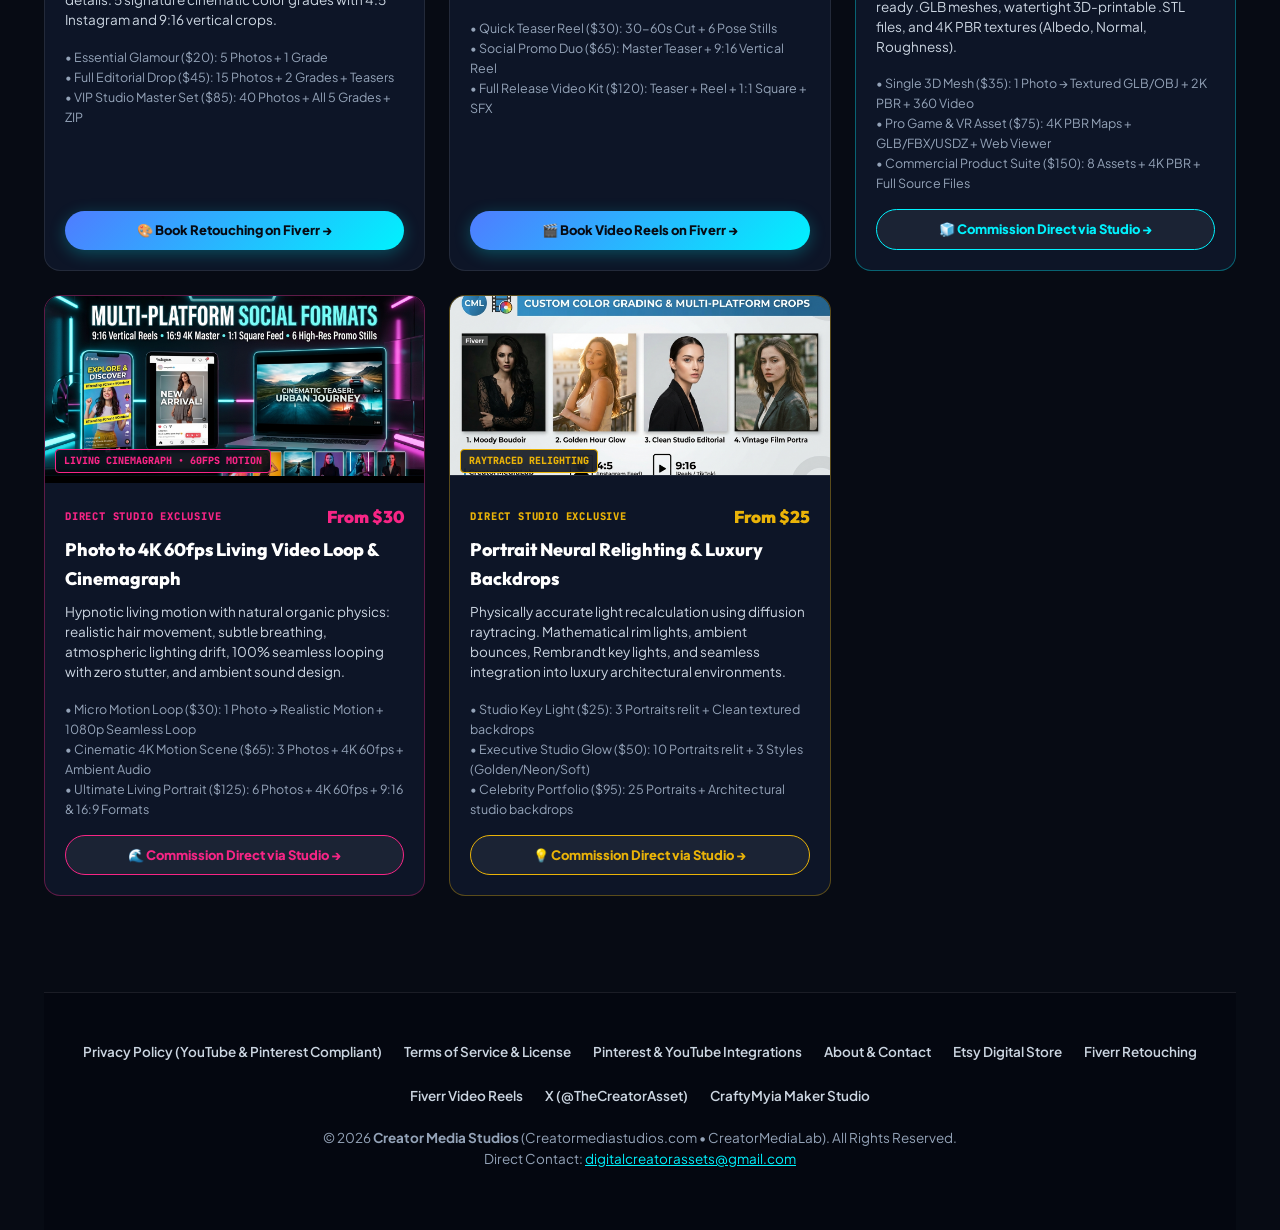
==== commit 0280de37: "Move adult-creator services and Creator Pulse content to the separate CP Media Group site; remove sh" ====
--- a/index.html
+++ b/index.html
@@ -3,12 +3,12 @@
 <head>
   <meta charset="UTF-8">
   <meta name="viewport" content="width=device-width, initial-scale=1.0, viewport-fit=cover">
-  <title>Creator Media Studios • Cinema Color Science, Digital Assets & Creator Pulse Lab</title>
-  <meta name="description" content="Official home of Creator Media Studios (Creatormediastudios.com). Download cinema-grade DaVinci Resolve 3D LUTs, Lightroom film presets, studio lighting cue decks, and join Creator Pulse Lab for free daily creator monetization intelligence.">
+  <title>Creator Media Studios • Cinema Color Science, Digital Assets & Daily Briefings</title>
+  <meta name="description" content="Official home of Creator Media Studios (Creatormediastudios.com). Download cinema-grade DaVinci Resolve 3D LUTs, Lightroom film presets, studio lighting cue decks, and join our free daily briefings on color science, lighting and studio business.">
   <link rel="canonical" href="https://creatormediastudios.com/">
   <meta property="og:type" content="website">
   <meta property="og:site_name" content="Creator Media Studios">
-  <meta property="og:title" content="Creator Media Studios • Cinema Color Science, Digital Assets & Creator Pulse Lab">
+  <meta property="og:title" content="Creator Media Studios • Cinema Color Science, Digital Assets & Daily Briefings">
   <meta property="og:description" content="Cinema-grade DaVinci Resolve 3D LUTs, Lightroom film presets, studio lighting cue decks and free daily creator intelligence.">
   <meta property="og:url" content="https://creatormediastudios.com/">
   <meta property="og:image" content="https://creatormediastudios.com/assets/1_FIVERR_MAIN_COVER_CreatorMediaLab.jpg">
@@ -1198,7 +1198,7 @@
       </a>
       <div class="header-links">
         <a href="#assets" class="nav-link">🎨 Assets</a>
-        <a href="#pulse" class="nav-link">✨ Pulse Lab</a>
+        <a href="#pulse" class="nav-link">✨ Briefings</a>
         <a href="#social-hub" class="nav-link">📺 YouTube &amp; Pinterest</a>
         <a href="#services" class="nav-link">🛠️ Services</a>
         <a href="about.html" class="nav-link">ℹ️ About</a>        <a href="https://www.etsy.com/shop/CreatorMediaLab" target="_blank" rel="noopener" class="nav-btn primary">
@@ -1349,7 +1349,7 @@
         <!-- 3: 50 Lighting Cards -->
         <div class="store-card">
           <span class="store-tag">Studio Director Deck</span>
-          <img src="assets/GIG3_SLIDE3_OVERLAYS.jpg" alt="50 Portrait Posing & Lighting Cards" class="store-thumb">
+          <img src="assets/2_FIVERR_BEFORE_AFTER_DETAIL.jpg" alt="50 Portrait Posing & Lighting Cards" class="store-thumb">
           <h3>50 Portrait Posing &amp; Lighting Angle Cards</h3>
           <p>Illustrated studio flashcards and mobile lookbook detailing key light angles, softbox positions, rim ratios, camera focal lengths, and model director prompts.</p>
           <ul>
@@ -1400,7 +1400,7 @@
         <!-- 6: Commercial Release Contracts -->
         <div class="store-card">
           <span class="store-tag">Studio Protection &bull; Legal Contracts</span>
-          <img src="assets/GIG3_SLIDE2_HEADERS.jpg" alt="Model & Location Release Agreements" class="store-thumb">
+          <img src="assets/1_FIVERR_MAIN_COVER_CreatorMediaLab.jpg" alt="Model & Location Release Agreements" class="store-thumb">
           <h3>Model &amp; Location Release Contract Pack</h3>
           <p>Legally drafted standard commercial release agreements for photographers, videographers, and creators. Protect your intellectual property before publishing.</p>
           <ul>
@@ -1423,7 +1423,7 @@
           <ul>
             <li>150+ Cinematic Studio Lighting Prompts</li>
             <li>Lens Ratios (35mm, 50mm, 85mm f/1.4)</li>
-            <li>Commercial Fashion, Boudoir &amp; Cyber Aesthetics</li>
+            <li>Commercial Fashion &amp; Cyber Aesthetics</li>
           </ul>
           <div class="store-footer">
             <span class="store-price">$14.99</span>
@@ -1454,28 +1454,28 @@
     <section class="section-block" id="pulse">
       <div class="section-head">
         <div>
-          <span class="section-tag magenta">✨ Creator Pulse Lab &bull; Daily Intelligence</span>
-          <h2>The Daily Creator Pulse — Free Morning Briefing</h2>
-          <p>Dispatched every morning at 9:00 AM EST. Real-time intelligence on algorithm shifts, local AI video pipelines, digital asset monetization, and camera gear breakdowns.</p>
+          <span class="section-tag magenta">✨ Daily Briefings &bull; Free Newsletters</span>
+          <h2>Free Morning Briefings for Studio Creators</h2>
+          <p>Dispatched every morning. Practical notes on color science, studio lighting, retouching and building a digital-product business.</p>
         </div>
       </div>
 
-      <!-- Creator Pulse Lab Feature Card -->
+      <!-- Daily Briefings Feature Card -->
       <div class="pulse-lab-feature">
         <div>
-          <span class="pulse-badge-live">⚡ DISPATCHED DAILY AT 9:00 AM EST</span>
-          <h3>Master the Modern Creator Economy Without Guesswork.</h3>
+          <span class="pulse-badge-live">⚡ FREE DAILY BRIEFINGS</span>
+          <h3>Color science, lighting and studio business in 5 minutes.</h3>
           <p>
-            Creator Pulse Lab is our editorial intelligence hub. Whether you are building digital products on Etsy, grading 60fps reels on DaVinci Resolve, or scaling your YouTube and Pinterest audience, we break down what works in 5 minutes every morning.
+            Our briefings are written for photographers, colorists and digital-product sellers. Whether you are grading 60fps reels in DaVinci Resolve, retouching portraits or building a digital storefront on Etsy, you get what works in a short morning read.
           </p>
           <div class="pulse-perks-list">
             <div class="pulse-perk-item">
-              <span>📡</span>
-              <div><strong>Algorithm Radar:</strong> YouTube Shorts, IG Reels &amp; Pinterest trends</div>
+              <span>🎨</span>
+              <div><strong>Color Science:</strong> LUT recipes, node trees &amp; film curves</div>
             </div>
             <div class="pulse-perk-item">
-              <span>🤖</span>
-              <div><strong>AI Studio Workflows:</strong> Local GPU nodes, ComfyUI &amp; Ollama</div>
+              <span>💡</span>
+              <div><strong>Lighting Diagrams:</strong> Key, rim &amp; beauty-dish setups</div>
             </div>
             <div class="pulse-perk-item">
               <span>💰</span>
@@ -1486,47 +1486,26 @@
               <div><strong>Free Asset Drops:</strong> Weekly sample LUTs &amp; lighting PDFs</div>
             </div>
           </div>
-          <button type="button" class="btn-preview" onclick="openPreview('creator_pulse', event)" style="padding: 10px 18px; font-size: 13.5px;">
-            👁️ Read Real Sample Issue (#042) &rarr;
+          <button type="button" class="btn-preview" onclick="openPreview('studio_wire', event)" style="padding: 10px 18px; font-size: 13.5px;">
+            👁️ Read a Real Sample Issue &rarr;
           </button>
         </div>
 
         <div class="pulse-preview-card">
-          <div style="font-size:36px;margin-bottom:8px;">💋</div>
-          <h4 style="font-family:'Outfit';font-size:18px;color:#fff;margin-bottom:4px;">The Daily Creator Pulse</h4>
-          <span style="font-size:12px;color:var(--pulse-magenta);font-weight:700;font-family:'JetBrains Mono';">ISSUE #042 PREVIEW READY</span>
+          <div style="font-size:36px;margin-bottom:8px;">📸</div>
+          <h4 style="font-family:'Outfit';font-size:18px;color:#fff;margin-bottom:4px;">The Shutter &amp; Studio Wire</h4>
+          <span style="font-size:12px;color:var(--pulse-magenta);font-weight:700;font-family:'JetBrains Mono';">SAMPLE ISSUE READY</span>
           <p style="font-size:13px;color:var(--text-sub);margin:12px 0 16px;">
-            Inside today's drop: Why tight face-framing crops are beating full-body feeds on recommendation algorithms, plus 3-point soft glamour lighting schematics.
+            Inside: taming digital highlights with film curves, plus 45&deg; key and rim lighting schematics.
           </p>
           <a href="#subscribeForm" class="nav-btn pulse-btn" style="width:100%;justify-content:center;">
-            ⚡ Join Creator Pulse Lab Free
+            ⚡ Join the Daily Briefings Free
           </a>
         </div>
       </div>
 
       <!-- Multiple Briefings Selection Cards -->
       <div class="publications-grid" id="publicationsGrid">
-        <!-- Card 1: Creator Pulse (Hero) -->
-        <div class="pub-card selected" data-pub="creator_pulse" onclick="toggleCard(this)">
-          <div class="card-top">
-            <span class="pub-badge" style="color: #f72585; border-color: rgba(247,37,133,0.35);">9:00 AM EST &bull; FLAGSHIP</span>
-            <div class="checkbox-wrap">
-              <svg viewBox="0 0 24 24"><polyline points="20 6 9 17 4 12"></polyline></svg>
-            </div>
-          </div>
-          <h3 class="pub-name">✨ The Daily Creator Pulse</h3>
-          <div class="pub-audience">Content Creators, Videographers &amp; Digital Entrepreneurs</div>
-          <ul class="pub-highlights">
-            <li><strong>Algorithm Watch:</strong> High-engagement portrait framing &amp; Shorts reach tactics.</li>
-            <li><strong>Monetization:</strong> Curiosity-gap messaging &amp; digital product conversion.</li>
-            <li><strong>Lighting Notes:</strong> Soft glamour 3-point studio schematics.</li>
-          </ul>
-          <div class="card-footer-action">
-            <span>Creator Economy Architecture</span>
-            <button type="button" class="btn-preview" onclick="openPreview('creator_pulse', event)">👁️ Preview</button>
-          </div>
-        </div>
-
         <!-- Card 2: The Shutter & Studio Wire -->
         <div class="pub-card selected" data-pub="studio_wire" onclick="toggleCard(this)">
           <div class="card-top">
@@ -1549,7 +1528,7 @@
         </div>
 
         <!-- Card 3: The Creator Blueprint -->
-        <div class="pub-card" data-pub="creator_blueprint" onclick="toggleCard(this)">
+        <div class="pub-card selected" data-pub="creator_blueprint" onclick="toggleCard(this)">
           <div class="card-top">
             <span class="pub-badge" style="color: #eab308; border-color: rgba(234,179,8,0.3);">10:00 AM EST &bull; ASSET FLYWHEEL</span>
             <div class="checkbox-wrap">
@@ -1573,7 +1552,7 @@
       <!-- FREE SIGNUP FORM -->
       <div class="form-card">
         <div id="formView">
-          <h3 class="form-title">Join Creator Pulse Lab Free</h3>
+          <h3 class="form-title">Join the Daily Briefings Free</h3>
           <p class="form-sub" id="selectionCountNotice">2 publications selected. Dispatched daily.</p>
 
           <form id="subscribeForm" onsubmit="handleSubscribe(event)">
@@ -1605,7 +1584,7 @@
         </div>
 
         <div id="successView" class="success-panel">
-          <h3 style="font-family:'Outfit';font-size:24px;color:var(--deals-green);margin-bottom:10px;">✓ You're Enrolled in Creator Pulse Lab!</h3>
+          <h3 style="font-family:'Outfit';font-size:24px;color:var(--deals-green);margin-bottom:10px;">✓ You're Enrolled in the Daily Briefings!</h3>
           <p style="font-size:15px;color:var(--text-sub);margin-bottom:18px;">
             We've dispatched your welcome package and added <strong><span id="confirmedEmail">your email</span></strong> to your daily briefings.
           </p>
@@ -1835,81 +1814,6 @@
           </div>
         </div>
 
-        <!-- Service 6: Social Copywriting & Captions -->
-        <div class="service-card">
-          <div style="position:relative;overflow:hidden;">
-            <img src="assets/GIG3_SLIDE2_HEADERS.jpg" alt="Copywriting & Captions" style="width:100%;height:180px;object-fit:cover;">
-            <span style="position:absolute;bottom:10px;left:10px;background:rgba(7,11,20,0.85);backdrop-filter:blur(6px);border:1px solid #00f2fe;color:#00f2fe;font-family:'JetBrains Mono';font-size:10px;font-weight:800;padding:3px 8px;border-radius:4px;">COPYWRITING &amp; HOOKS</span>
-          </div>
-          <div class="service-body">
-            <div>
-              <div style="display:flex;justify-content:space-between;align-items:center;margin-bottom:6px;">
-                <span class="store-tag" style="margin:0;">VIRAL RETENTION</span>
-                <span style="font-family:'Outfit';font-weight:900;color:#00f2fe;font-size:17px;">From $15</span>
-              </div>
-              <h3>High-Converting Captions &amp; Algorithmic Hashtags</h3>
-              <p>Psychological teaser hooks, curiosity-driven paywall text, YouTube Shorts titles, and 30 researched niche hashtags designed to convert casual scrollers into paying subscribers.</p>
-              <ul style="font-size:12.5px;color:var(--text-muted);list-style:none;margin-bottom:16px;">
-                <li>• Single Drop Kit ($15): 5 Captions + 30 Researched Hashtags</li>
-                <li>• Weekly Release Plan ($40): 7 Days of copy + PPV hooks + scripts</li>
-                <li>• Monthly Agency Kit ($90): 30 Days of multi-platform copy + upsells</li>
-              </ul>
-            </div>
-            <a href="mailto:digitalcreatorassets@gmail.com?subject=Commission%20Inquiry:%20Social%20Copywriting%20Kit" class="nav-btn" style="justify-content:center;">
-              ✍️ Commission Copywriting &rarr;
-            </a>
-          </div>
-        </div>
-
-        <!-- Service 7: Channel Banners & Tip Menus -->
-        <div class="service-card">
-          <img src="assets/GIG3_TIP_MENUS_COVER.jpg" alt="Channel Branding & Tip Menus">
-          <div class="service-body">
-            <div>
-              <div style="display:flex;justify-content:space-between;align-items:center;margin-bottom:6px;">
-                <span class="store-tag" style="margin:0;">FIVERR VERIFIED &bull; GRAPHICS</span>
-                <span style="font-family:'Outfit';font-weight:900;color:#00f2fe;font-size:17px;">From $20</span>
-              </div>
-              <h3>Channel Headers, Tip Menus &amp; Stream Overlays</h3>
-              <p>Custom 16:9 and 3:1 welcome headers, styled tip menu graphics, room rules cards, and interactive OBS webcam overlay code for streamers and creators.</p>
-              <ul style="font-size:12.5px;color:var(--text-muted);list-style:none;margin-bottom:16px;">
-                <li>• Header Banner ($20): Custom high-resolution welcome header</li>
-                <li>• Banner &amp; Tip Menu Duo ($45): Header + Styled Menu + Rules card</li>
-                <li>• Complete Branding Suite ($85): Header + Menu + Schedule + OBS Overlay</li>
-              </ul>
-            </div>
-            <a href="http://www.fiverr.com/s/GPPxKB3" target="_blank" rel="noopener" class="nav-btn primary" style="justify-content:center;">
-              ✨ Book Branding on Fiverr &rarr;
-            </a>
-          </div>
-        </div>
-        <!-- Service 8: Creator & Agency Discord Server Setup -->
-        <div class="service-card" style="border-color:rgba(88,101,242,0.4);">
-          <div style="position:relative;overflow:hidden;background:#0f1225;">
-            <img src="assets/GIG3_SLIDE3_OVERLAYS.jpg" alt="Discord Community Architecture & Bot Setup" style="width:100%;height:180px;object-fit:cover;opacity:0.85;">
-            <div style="position:absolute;inset:0;background:linear-gradient(180deg, transparent 40%, rgba(15,18,37,0.95) 100%);"></div>
-            <span style="position:absolute;bottom:10px;left:10px;background:rgba(88,101,242,0.85);backdrop-filter:blur(6px);border:1px solid #7289da;color:#fff;font-family:'JetBrains Mono';font-size:10px;font-weight:800;padding:3px 8px;border-radius:4px;">DISCORD ARCHITECTURE &bull; 24/7 BOTS</span>
-          </div>
-          <div class="service-body">
-            <div>
-              <div style="display:flex;justify-content:space-between;align-items:center;margin-bottom:6px;">
-                <span class="store-tag" style="margin:0;color:#5865F2;">DIRECT STUDIO &bull; COMMUNITY</span>
-                <span style="font-family:'Outfit';font-weight:900;color:#5865F2;font-size:17px;">From $75</span>
-              </div>
-              <h3>Creator &amp; Agency Discord Server Architecture</h3>
-              <p>Turnkey community and VIP lounge build-out for adult creators, influencers, and media agencies. Multi-tier paywall channels, automated onboarding, custom reaction roles, and ticket bots.</p>
-              <ul style="font-size:12.5px;color:var(--text-muted);list-style:none;margin-bottom:16px;">
-                <li>• Starter Community ($75): Full channel taxonomy + role hierarchy + welcome &amp; moderation bots</li>
-                <li>• Pro Creator VIP Hub ($175): VIP paywall channels + auto-roles + support tickets + social webhooks</li>
-                <li>• Agency Enterprise Suite ($350): Full 24/7 bot daemon + receipt verification + private 1-on-1 rooms + staff P&amp;L panel</li>
-              </ul>
-            </div>
-            <a href="mailto:digitalcreatorassets@gmail.com?subject=Commission%20Inquiry:%20Discord%20Server%20Setup" class="nav-btn primary" style="justify-content:center;background:linear-gradient(135deg, #5865F2, #4752C4);border-color:#5865F2;color:#fff;">
-              🎧 Commission Discord Setup &rarr;
-            </a>
-          </div>
-        </div>
-
 
       </div>
     </section>
@@ -1952,7 +1856,6 @@
 
   <script>
     const pubMeta = {
-      creator_pulse: { name: "✨ The Daily Creator Pulse", schedule: "Daily 9:00 AM EST" },
       studio_wire: { name: "📸 The Shutter & Studio Wire", schedule: "Daily 8:30 AM EST" },
       creator_blueprint: { name: "⚡ The Creator Blueprint", schedule: "Daily 10:00 AM EST" }
     };
@@ -2112,12 +2015,11 @@
     function openPreview(pubId, event) {
       if (event) event.stopPropagation();
       const staticMap = {
-        creator_pulse: 'preview-creator-pulse.html',
         studio_wire: 'preview-studio-wire.html',
         creator_blueprint: 'preview-creator-blueprint.html'
       };
       document.getElementById("modalTitle").innerText = (pubMeta[pubId]?.name || 'Briefing') + " — Real Issue Preview";
-      document.getElementById("previewIframe").src = staticMap[pubId] || 'preview-creator-pulse.html';
+      document.getElementById("previewIframe").src = staticMap[pubId] || 'preview-studio-wire.html';
       document.getElementById("previewModal").classList.add("open");
     }
 
